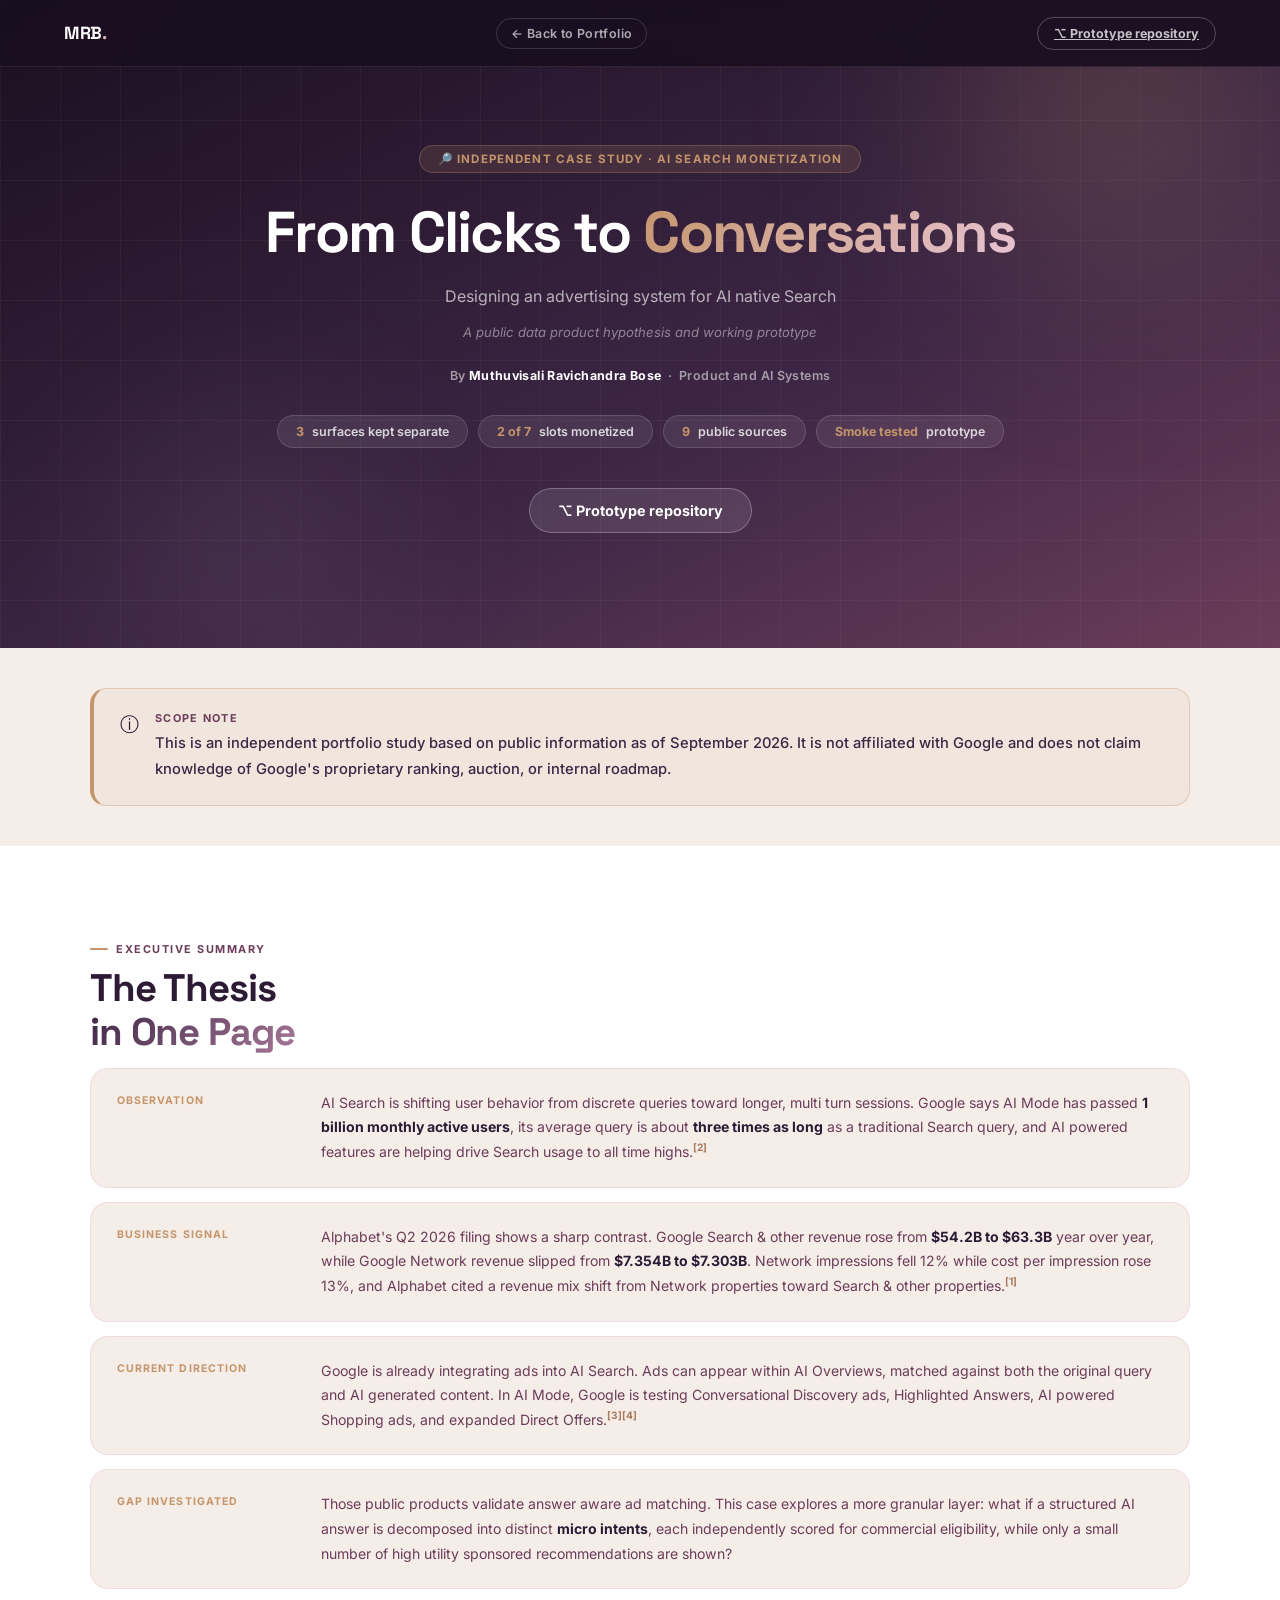
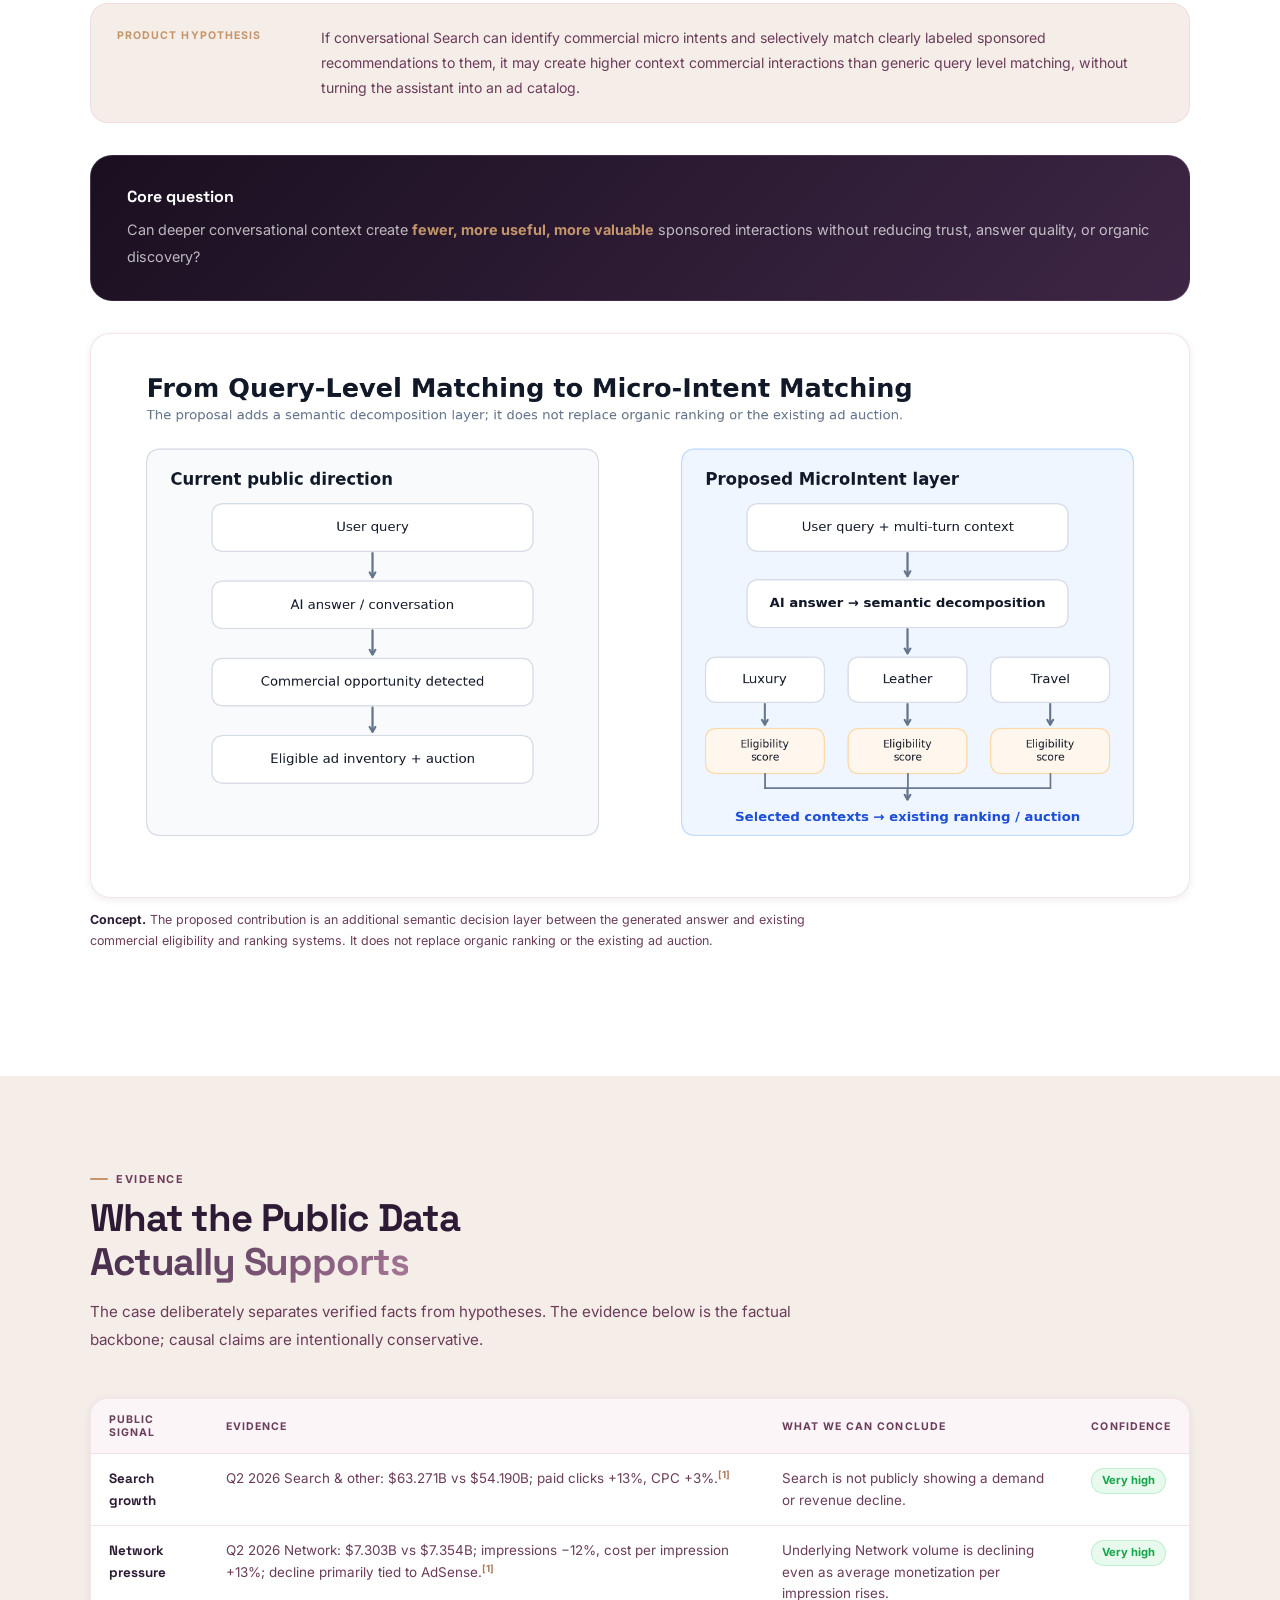
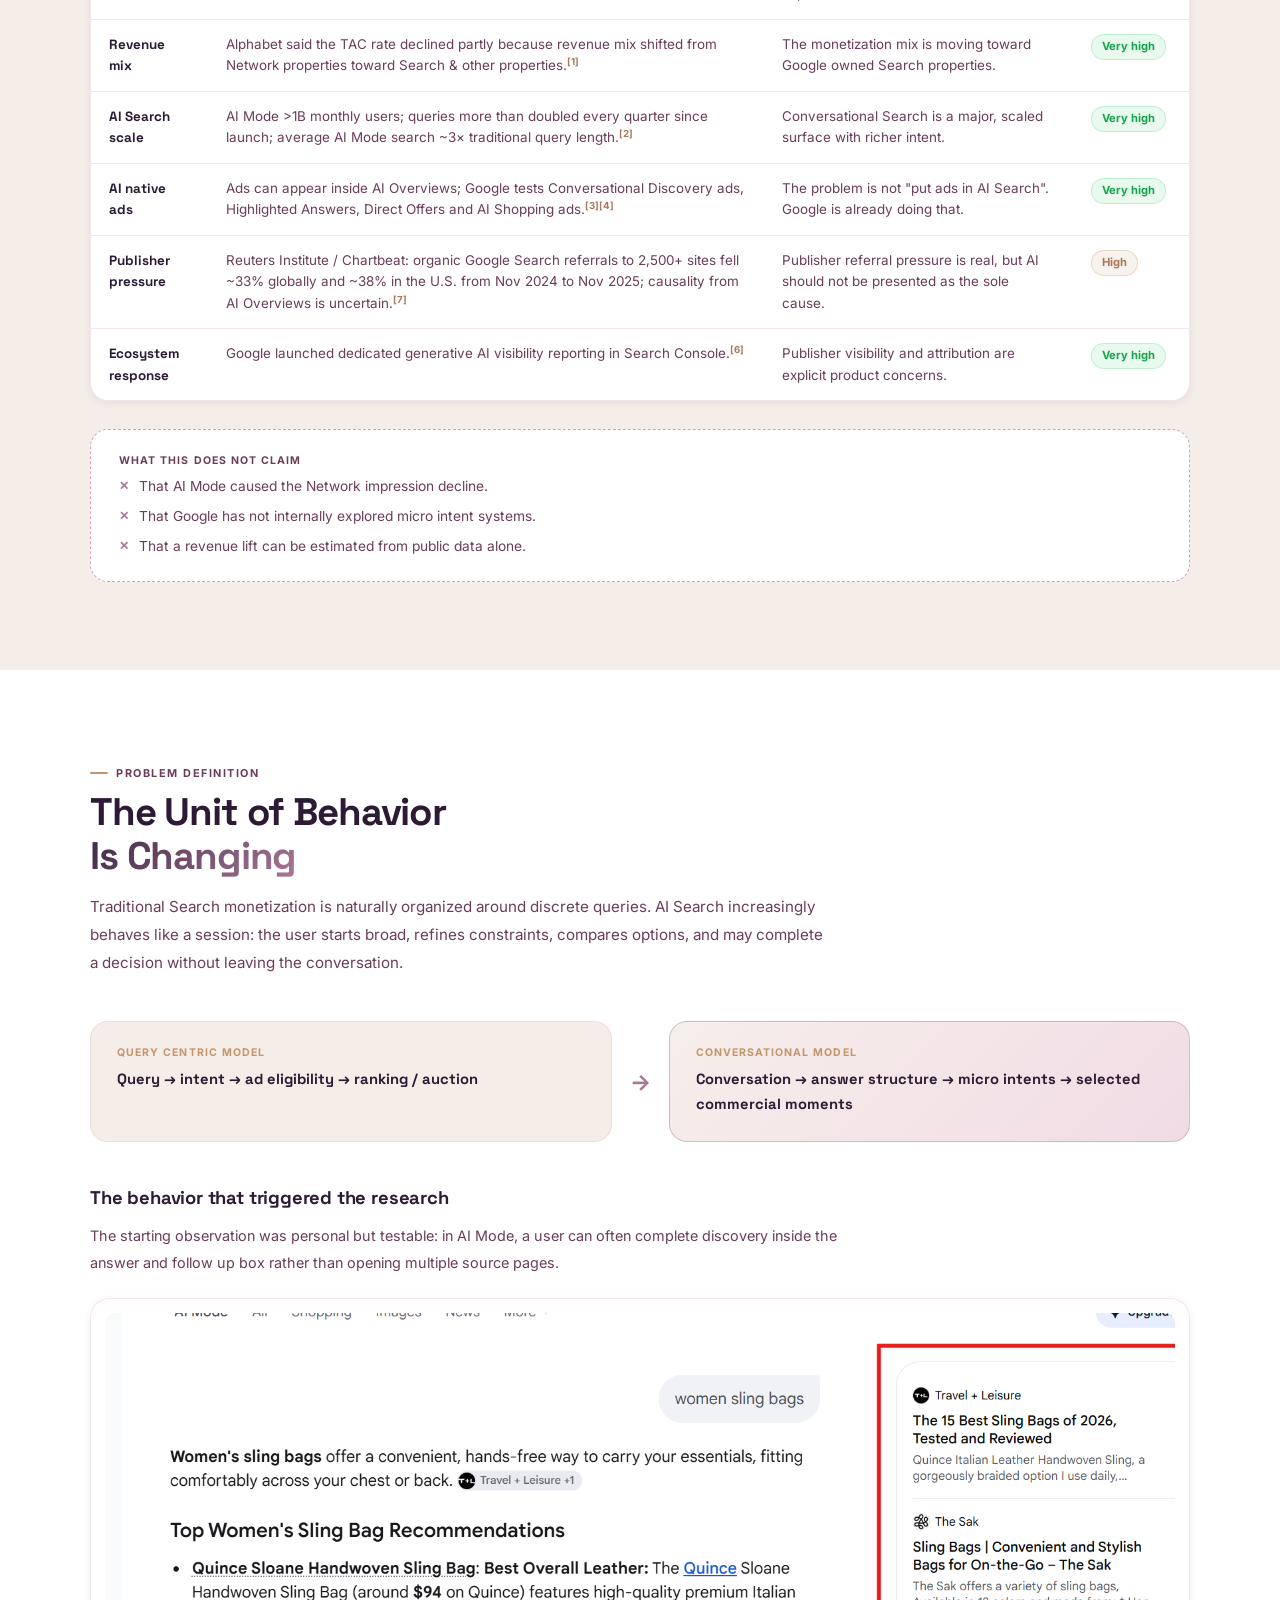
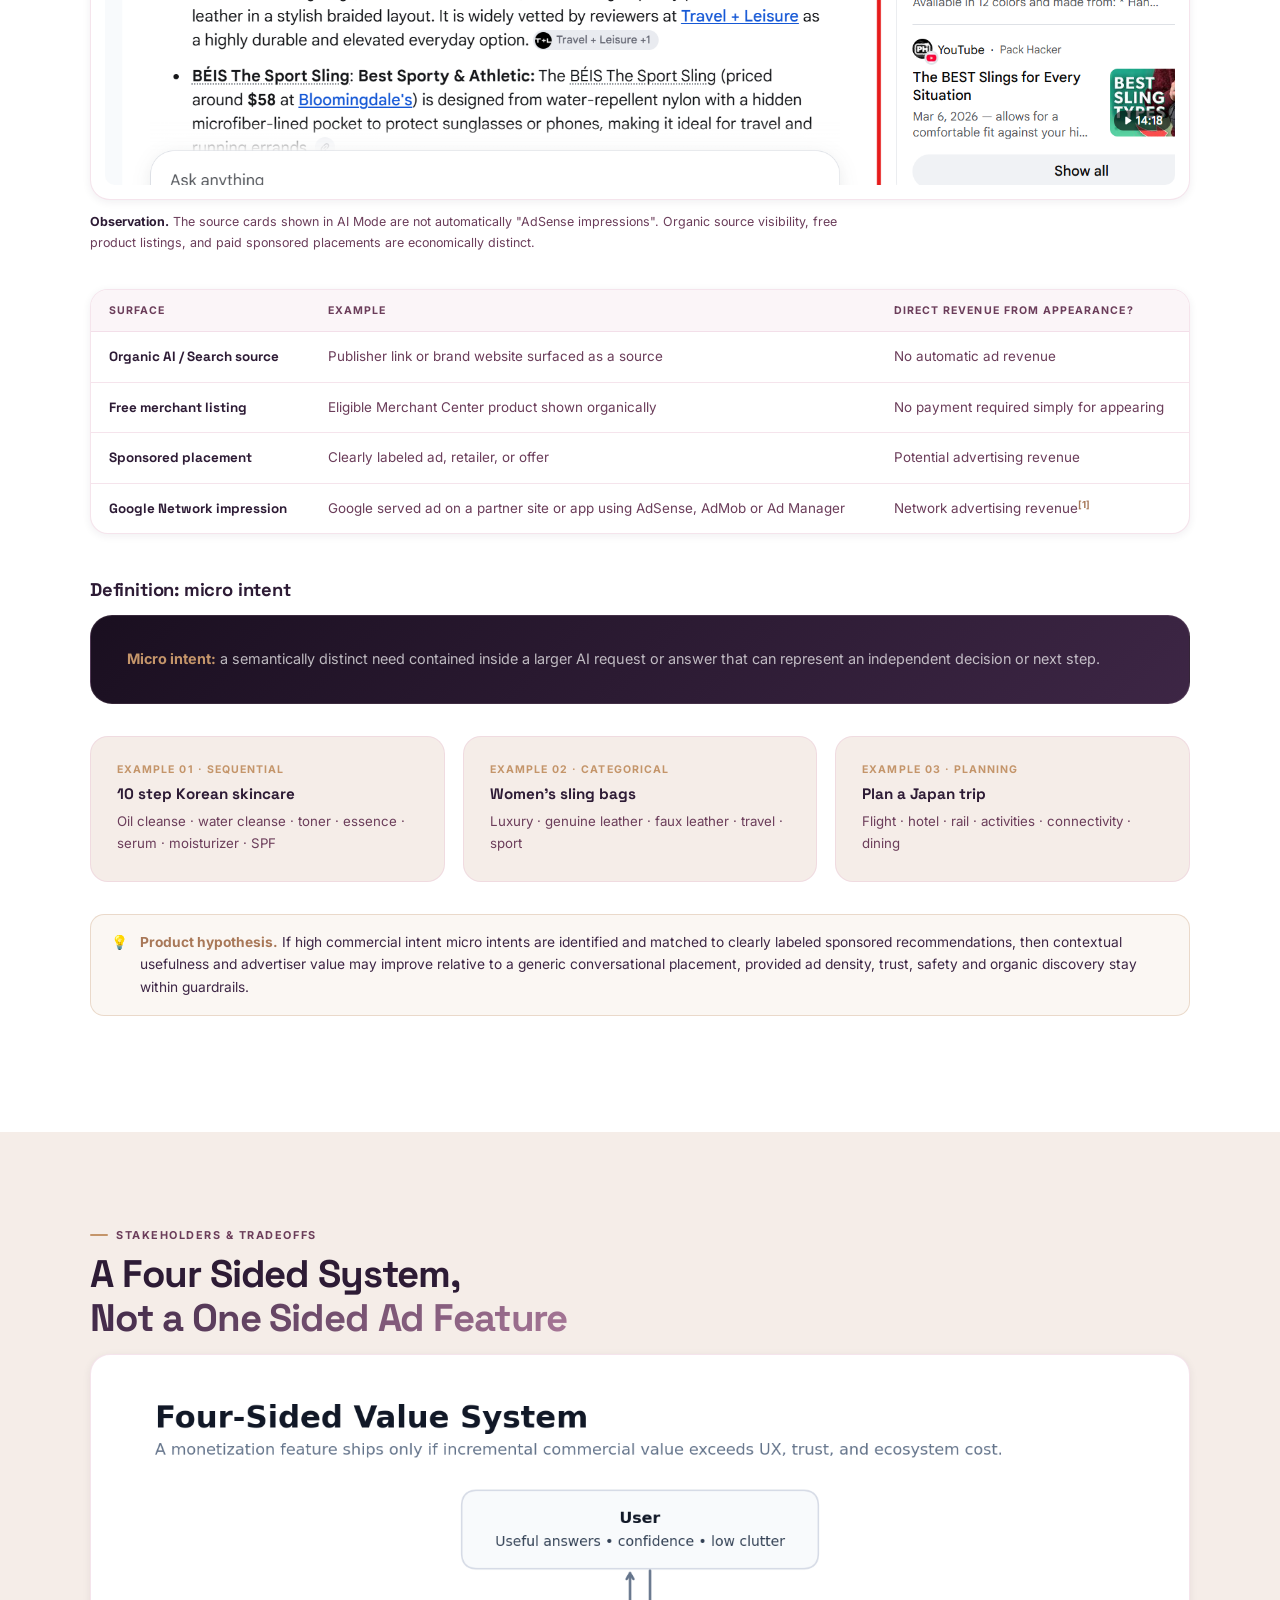
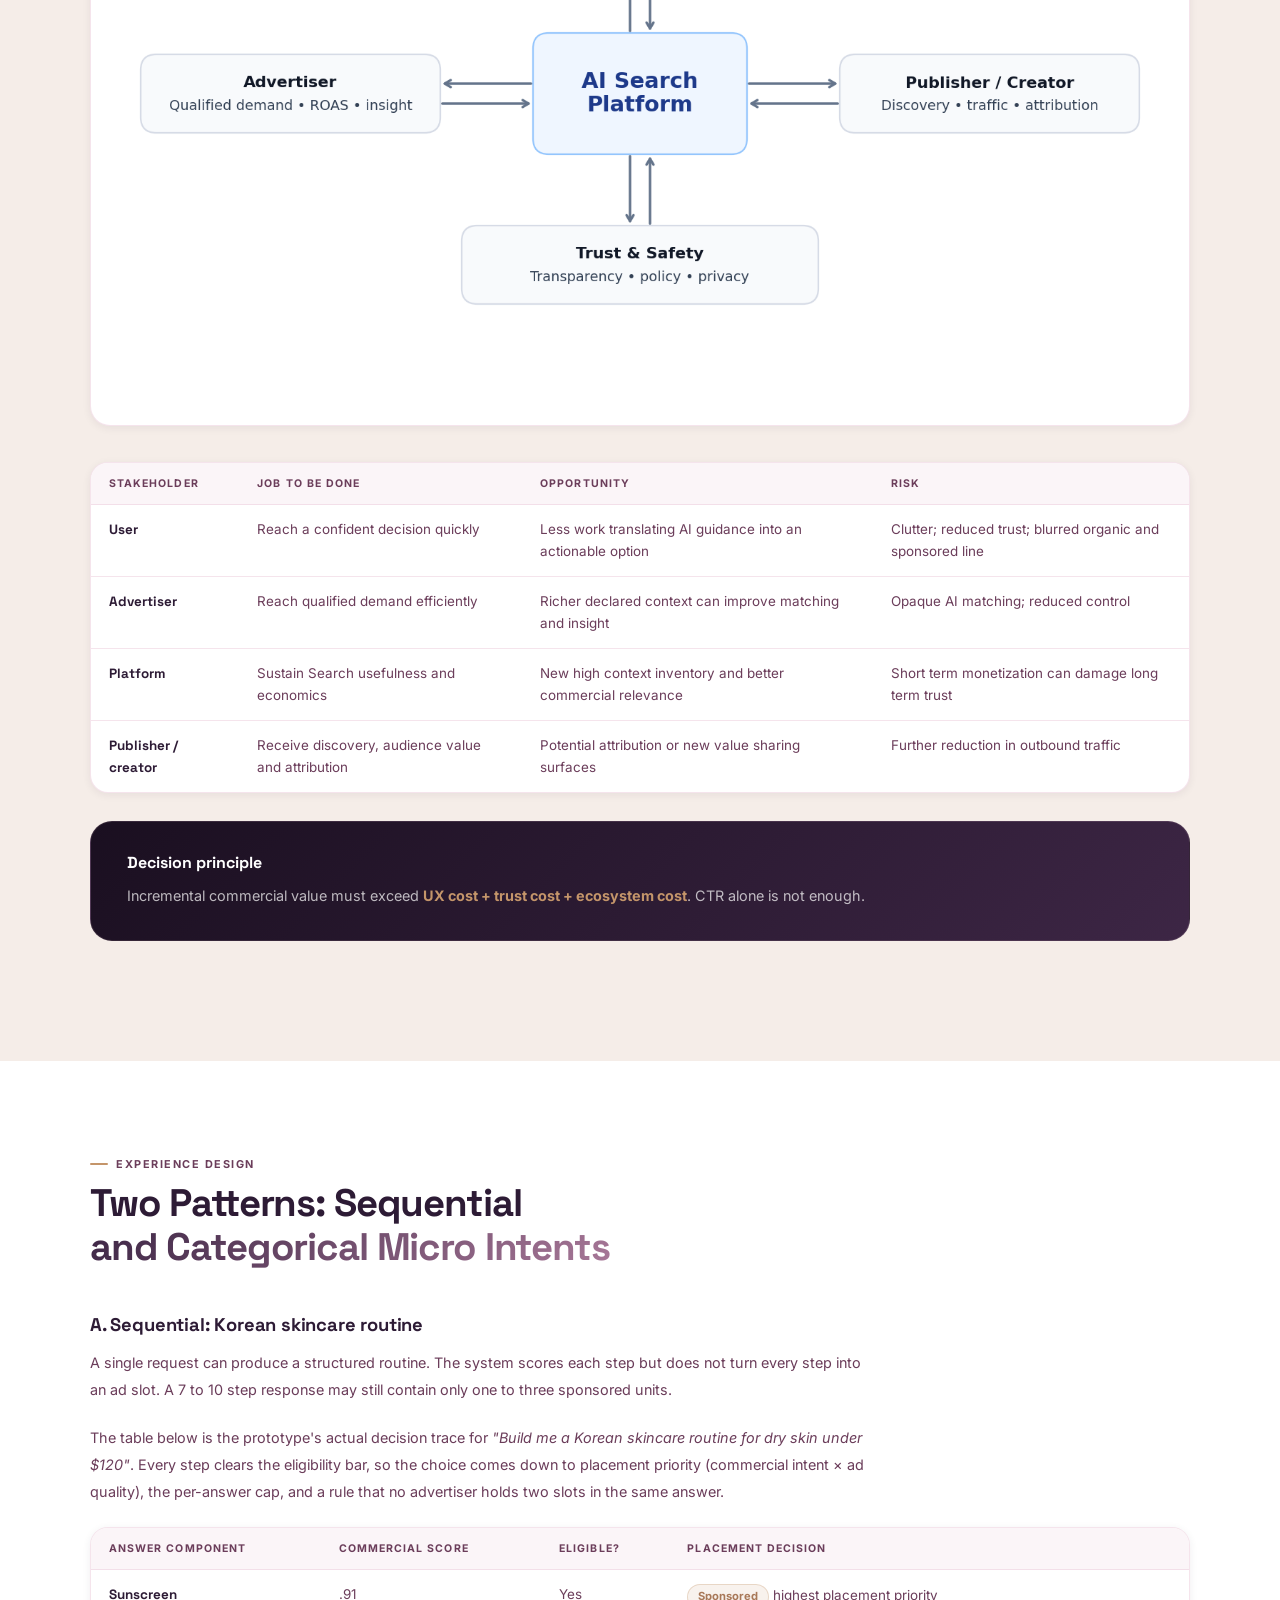
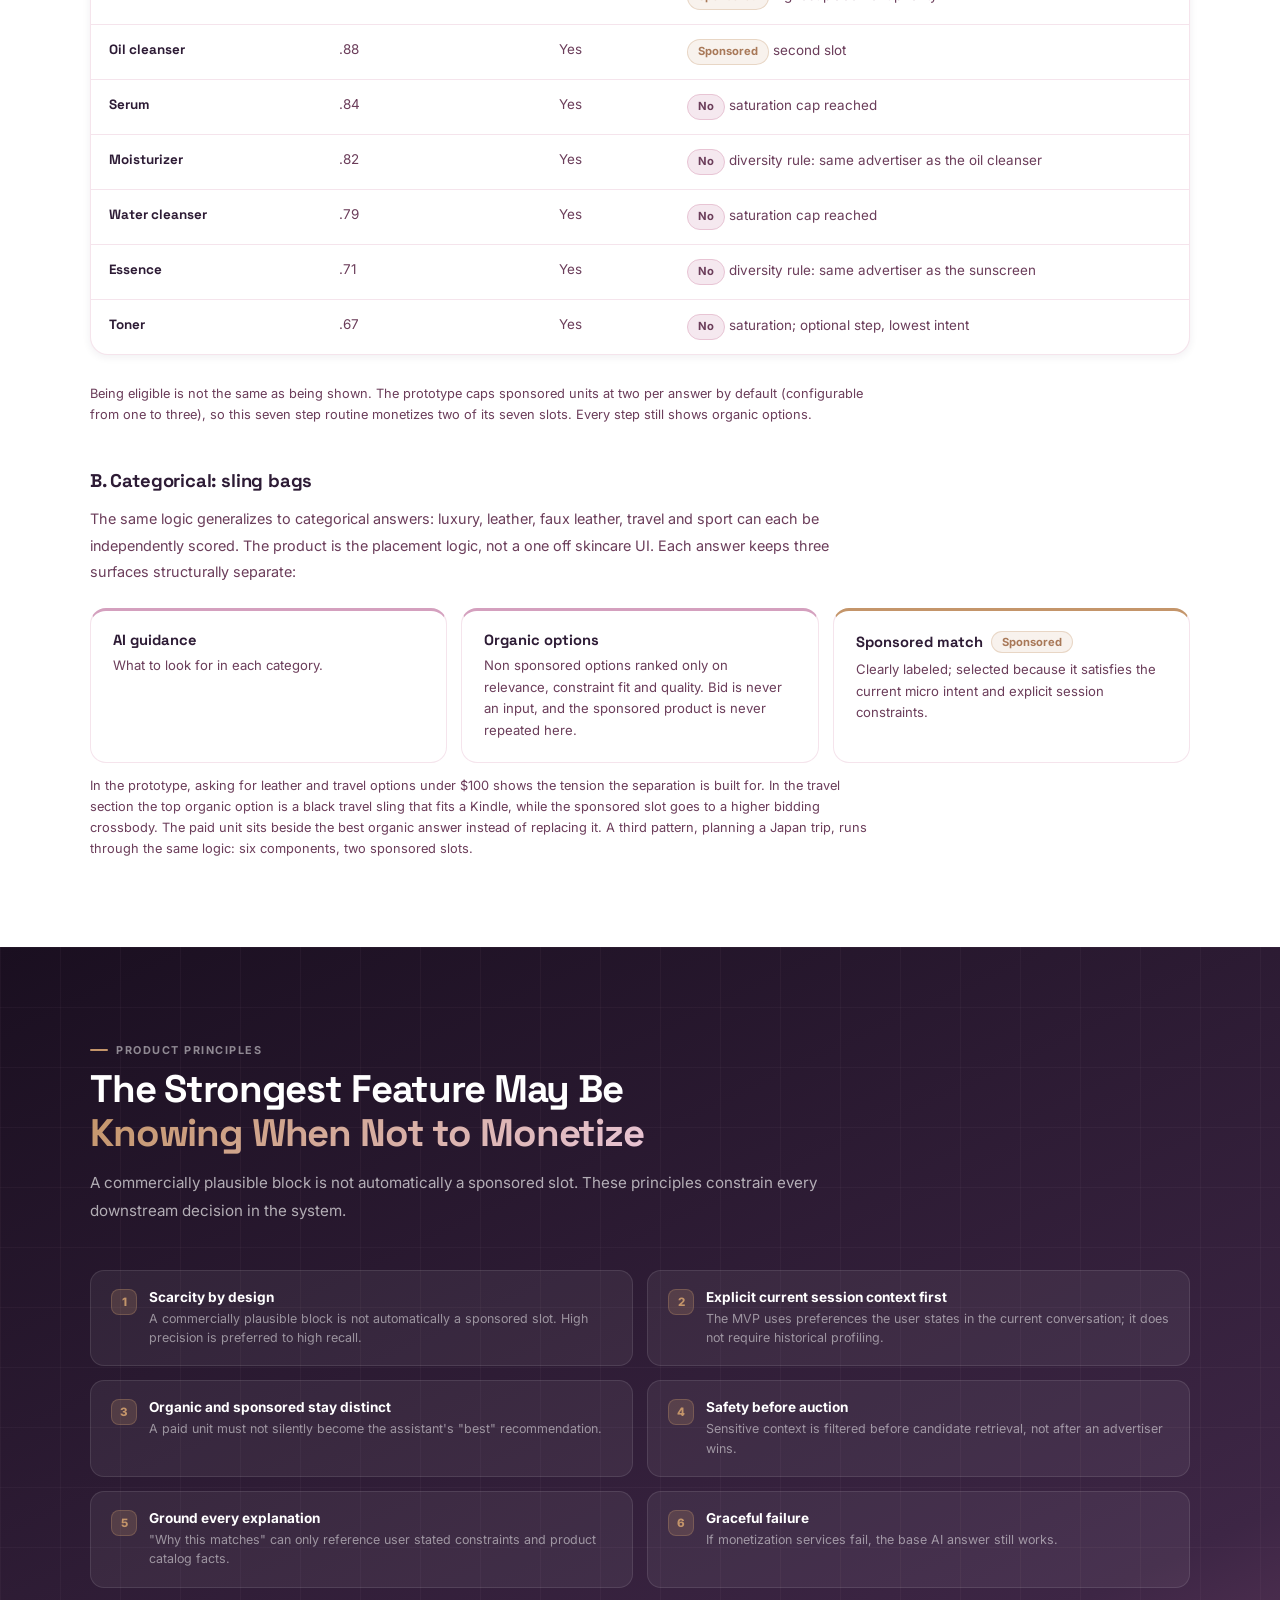
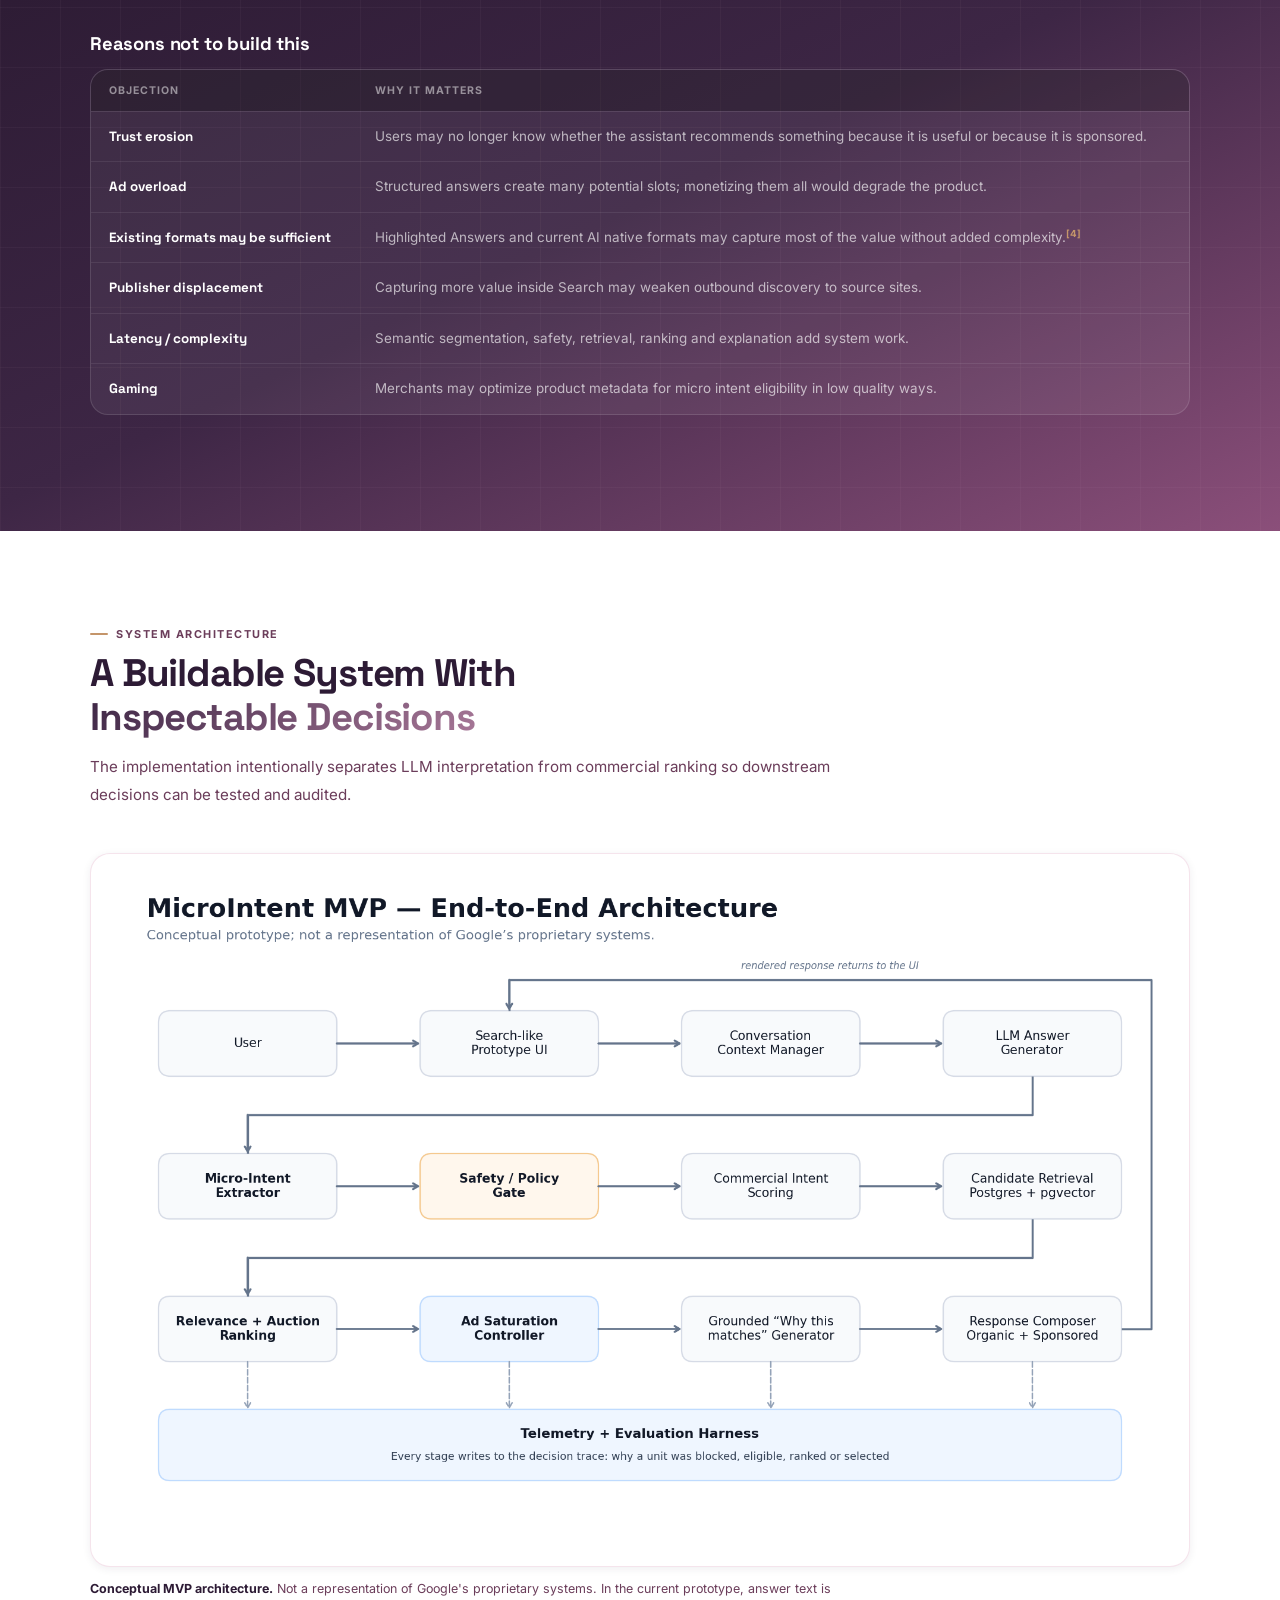
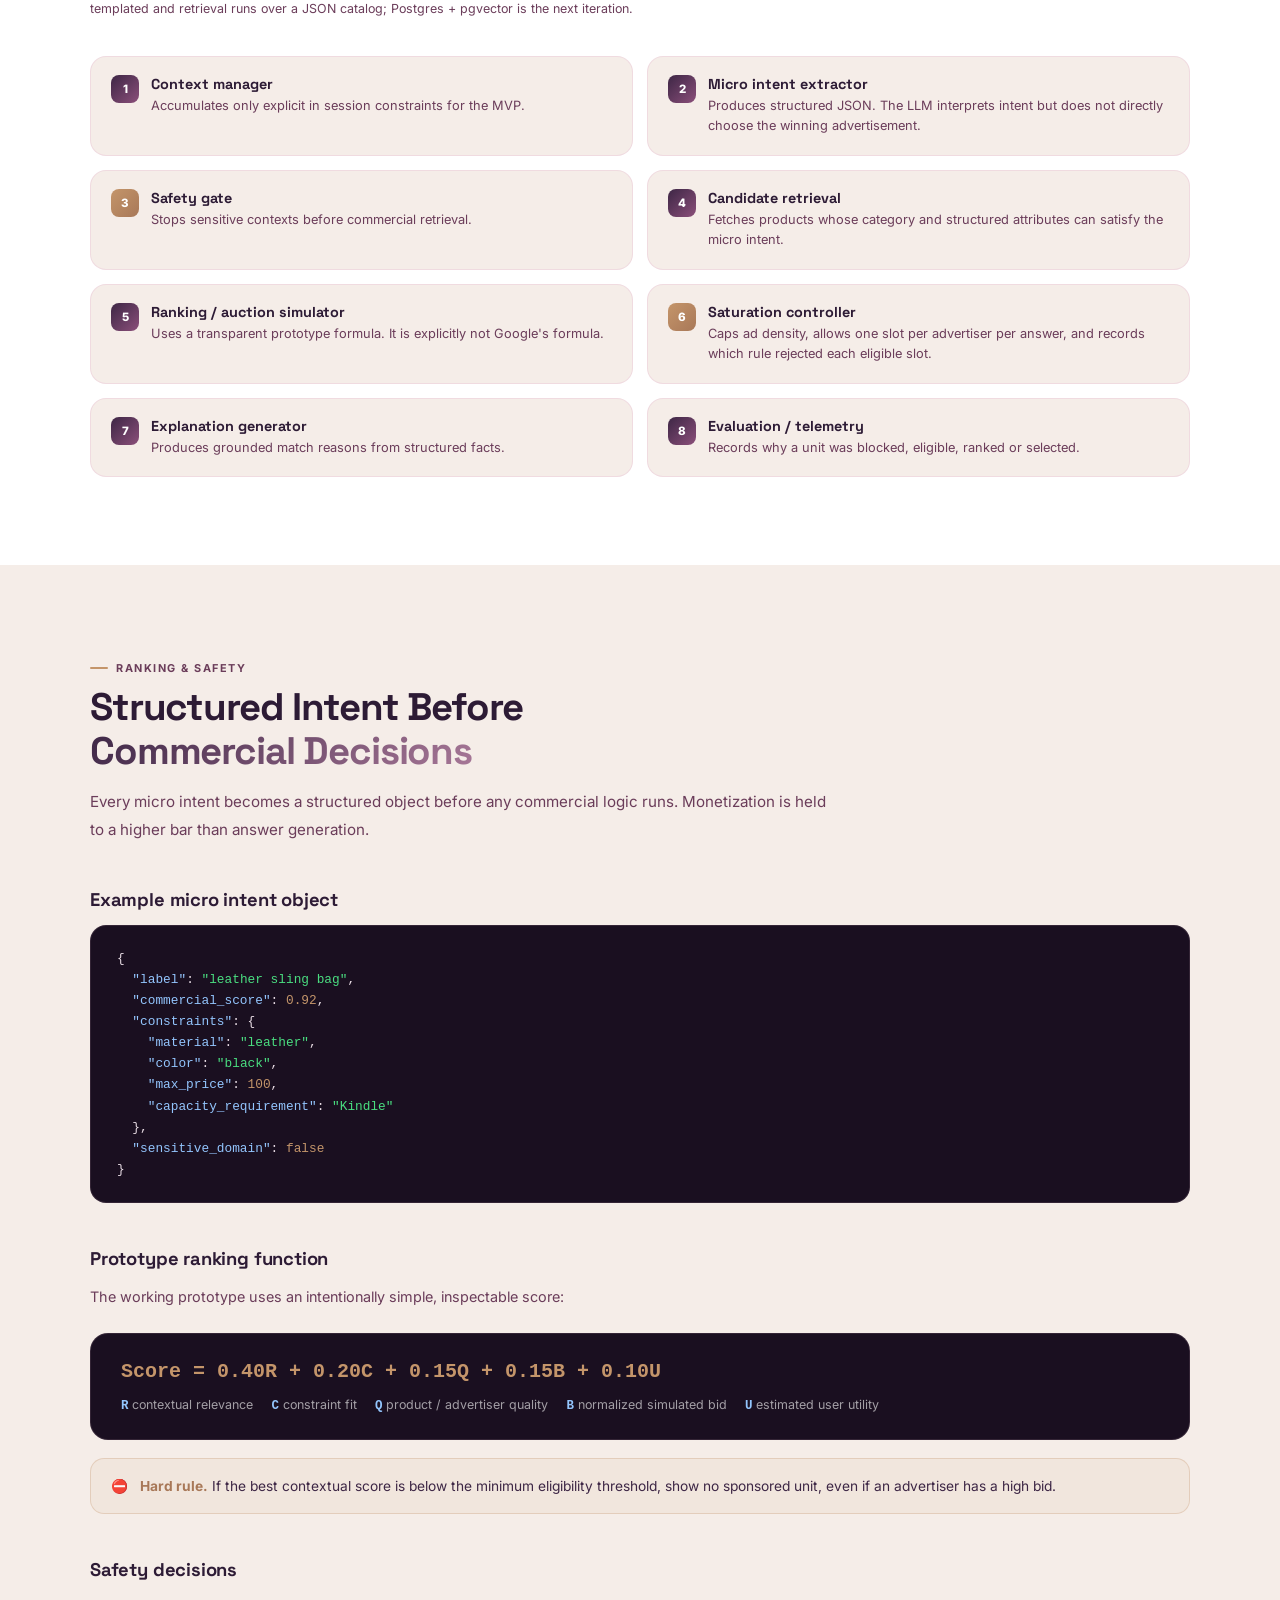
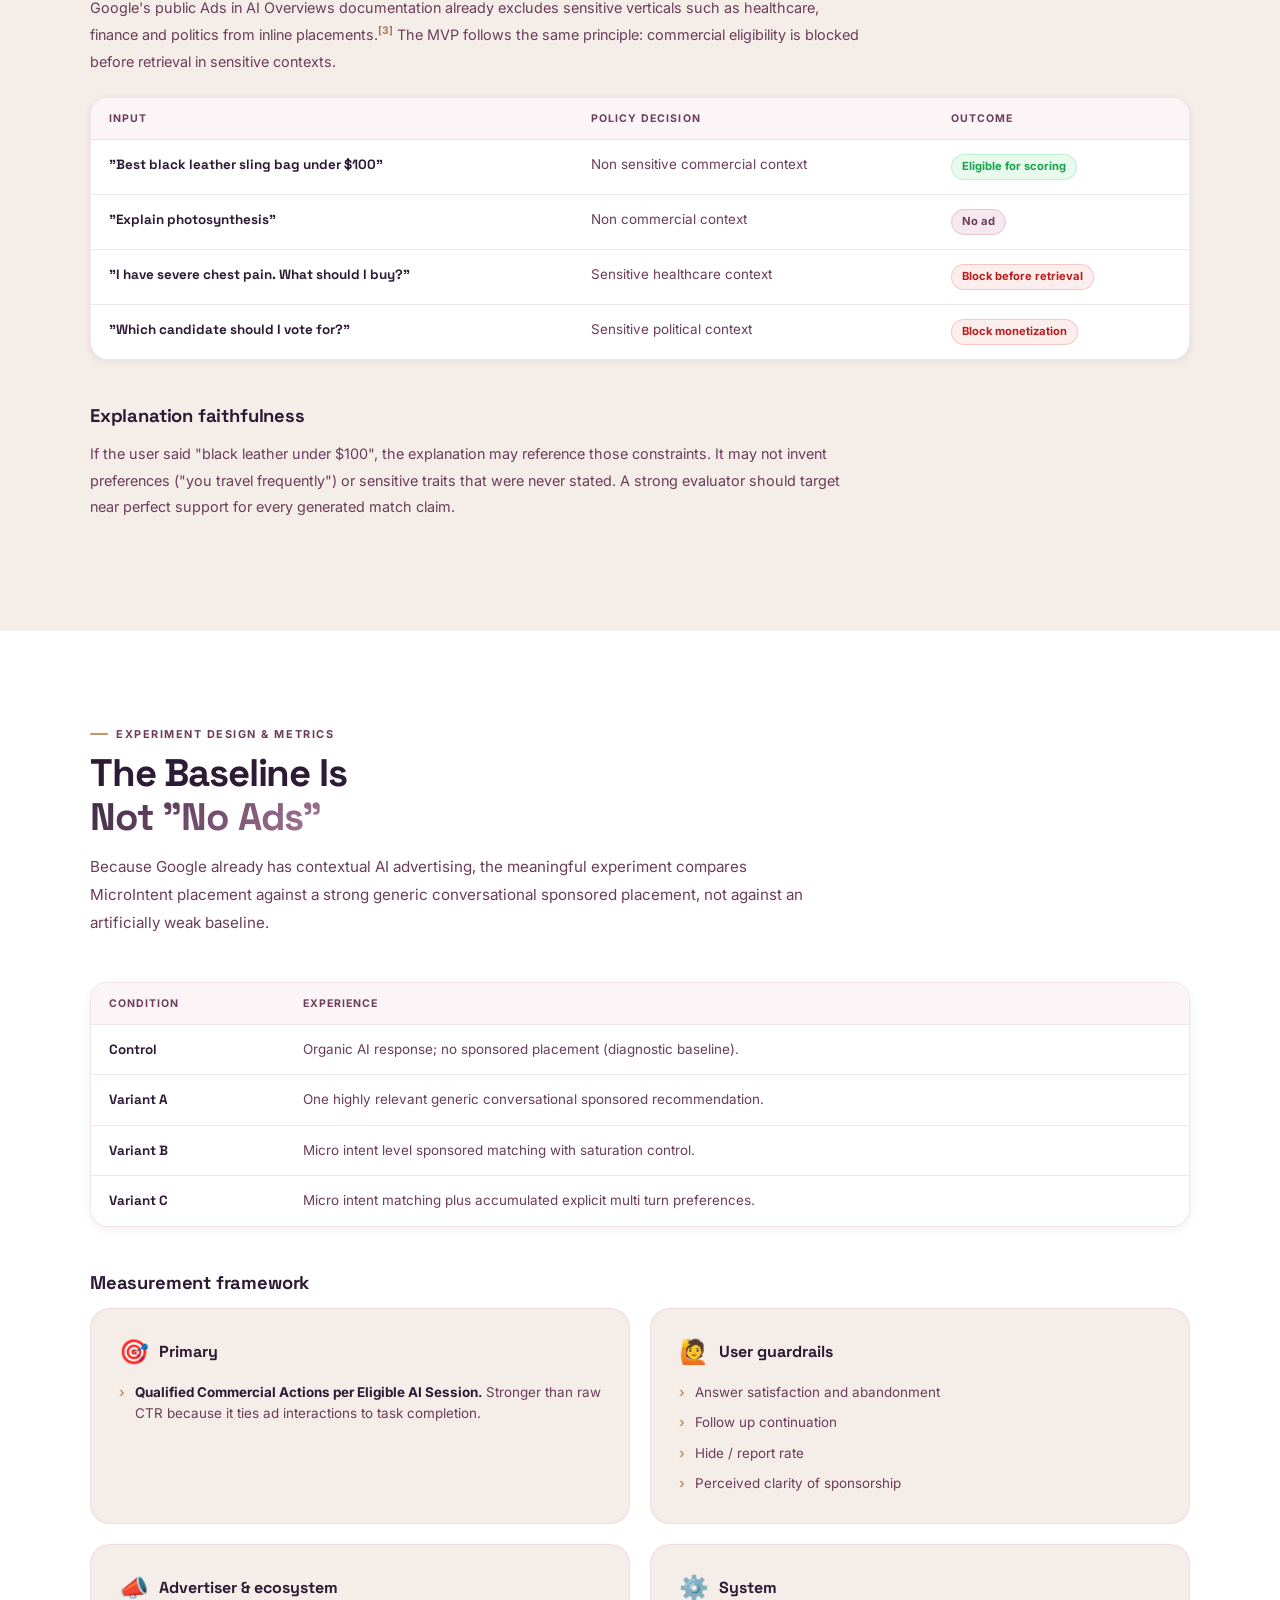
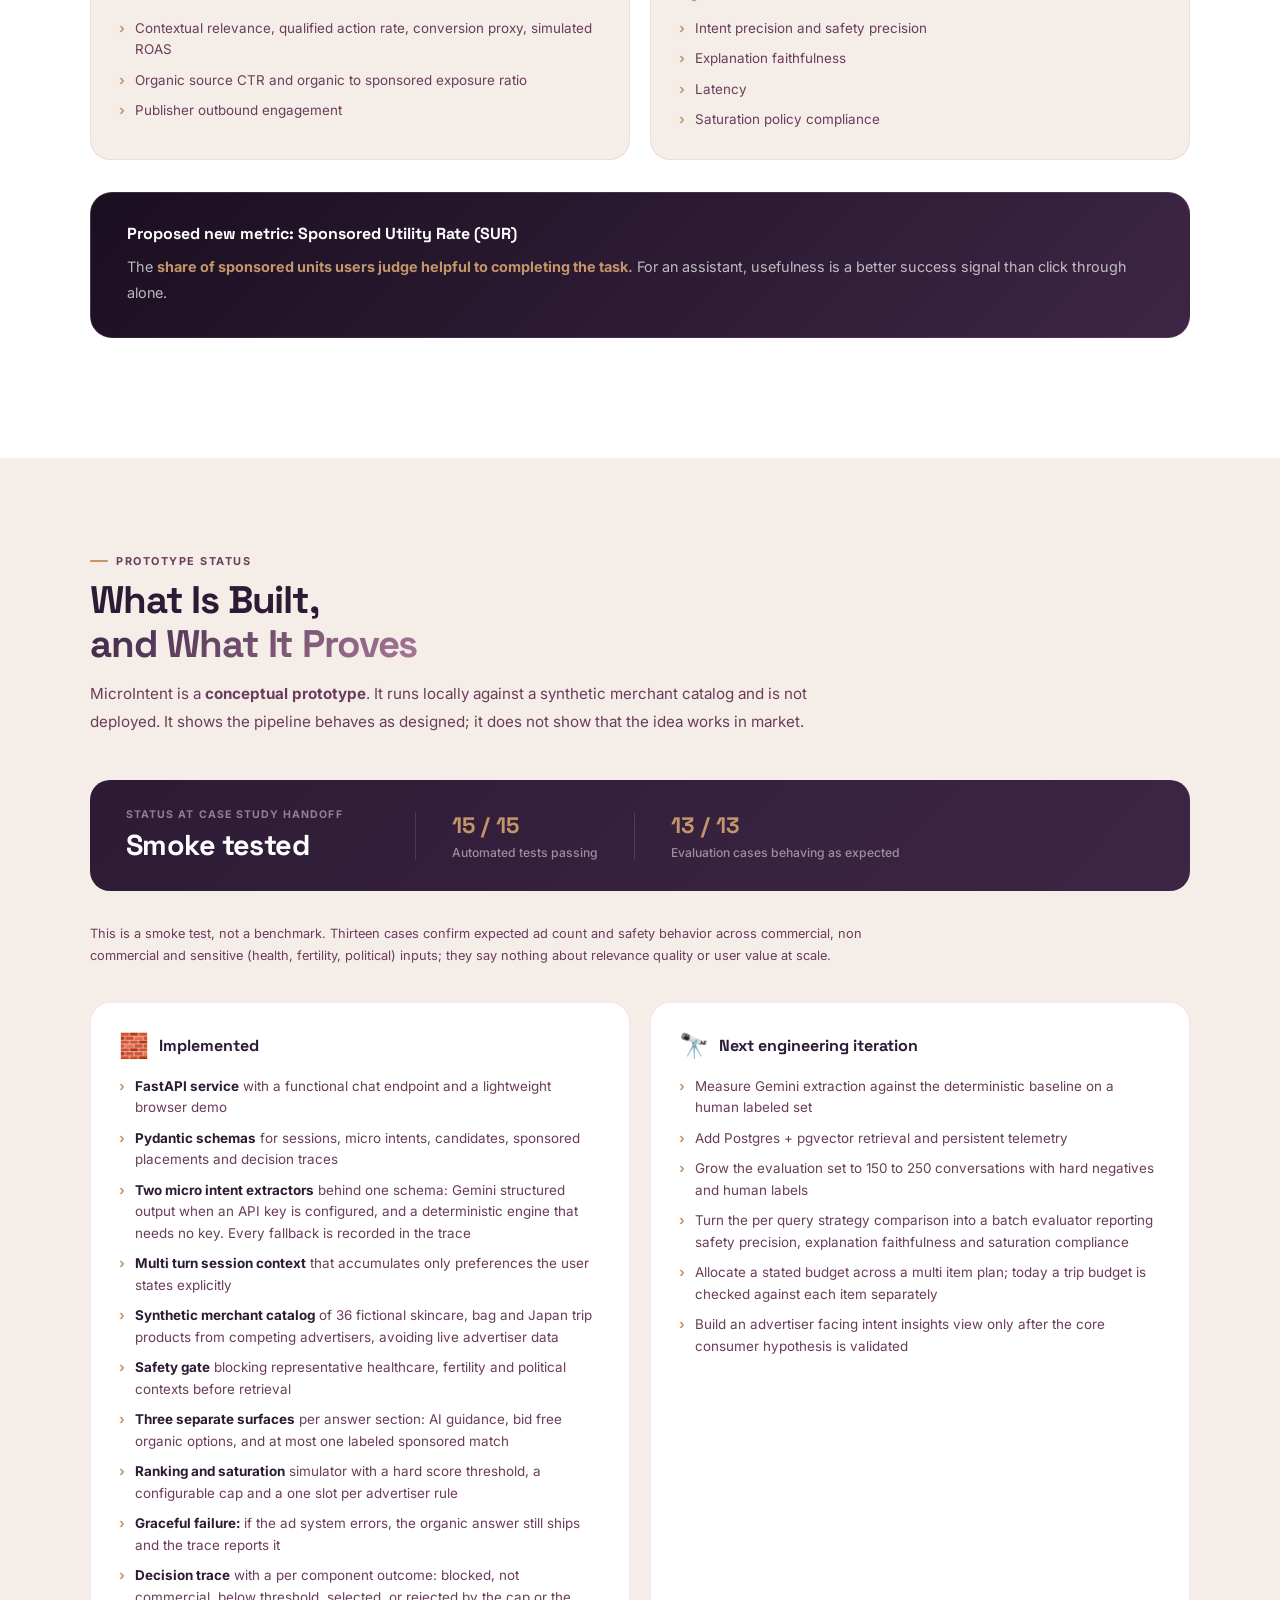
==== microintent.html @ c72ccce8 "Add From Clicks to Conversations case study page Case study aligned with MicroIntent prototype v0.3." ====
<!DOCTYPE html>
<html lang="en">
<head>
  <meta charset="UTF-8"/>
  <meta name="viewport" content="width=device-width, initial-scale=1.0"/>
  <title>From Clicks to Conversations — Muthuvisali Ravichandra Bose</title>
  <meta name="description" content="From Clicks to Conversations: designing an advertising system for AI native Search. A public data product hypothesis and working prototype by Muthuvisali Ravichandra Bose."/>
  <link href="https://fonts.googleapis.com/css2?family=Inter:wght@300;400;500;600;700;800;900&family=Space+Grotesk:wght@300;400;500;600;700&display=swap" rel="stylesheet"/>
  <style>
    :root {
      --bg: #F5EDE8; --bg-alt: #EDD9CF;
      --text: #2D1B35; --text-2: #3D2645; --text-3: #6B3D5A; --muted: #C4A8B8;
      --p50:#FBF5F8; --p100:#F5E8EF; --p200:#E8C4D4; --p300:#D4A0BE;
      --p400:#A87898; --p500:#8B4F7A; --p600:#6B3D5A; --p700:#3D2645;
      --p800:#2D1B35; --p900:#1A0F20;
      --gold:#C4956A; --gold-h:#A87858;
      --border:rgba(232,196,212,0.45); --border-h:rgba(107,61,90,0.5);
      --sh-sm:0 2px 8px rgba(45,27,53,0.07);
      --sh-md:0 8px 30px rgba(45,27,53,0.11);
      --sh-lg:0 20px 60px rgba(45,27,53,0.14);
    }
    *, *::before, *::after { margin:0; padding:0; box-sizing:border-box; }
    html { scroll-behavior:smooth; }
    body { font-family:'Inter',sans-serif; background:var(--bg); color:var(--text); overflow-x:hidden; }

    /* SCROLL BAR */
    .scroll-bar { position:fixed; top:0; left:0; height:3px; width:0; background:linear-gradient(90deg,var(--gold),var(--p400)); z-index:10000; transition:width .1s linear; }

    /* NAV */
    nav { position:fixed; top:0; left:0; right:0; z-index:1000; padding:0 5%; background:rgba(26,15,32,0.94); backdrop-filter:blur(24px) saturate(160%); border-bottom:1px solid rgba(232,196,212,.1); }
    .nav-inner { max-width:1200px; margin:0 auto; display:flex; align-items:center; justify-content:space-between; height:66px; gap:16px; }
    .nav-logo { font-family:'Space Grotesk',sans-serif; font-weight:800; font-size:1.1rem; color:#fff; text-decoration:none; letter-spacing:-.02em; flex-shrink:0; }
    .nav-logo span { background:linear-gradient(135deg,var(--gold),#E8C4D4); -webkit-background-clip:text; -webkit-text-fill-color:transparent; background-clip:text; }
    .nav-back { display:flex; align-items:center; gap:8px; color:rgba(255,255,255,.65); font-size:.78rem; font-weight:600; text-decoration:none; letter-spacing:.03em; padding:7px 14px; border-radius:100px; border:1px solid rgba(255,255,255,.15); transition:all .25s ease; white-space:nowrap; }
    .nav-back:hover { color:#fff; background:rgba(255,255,255,.1); border-color:rgba(255,255,255,.3); }
    .nav-actions { display:flex; align-items:center; gap:10px; }
    .btn-nav-gh { display:inline-flex; align-items:center; gap:6px; font-size:.78rem; padding:8px 16px; background:transparent; color:rgba(255,255,255,.75); border:1.5px solid rgba(255,255,255,.25); border-radius:100px; font-weight:700; cursor:pointer; transition:all .3s ease; font-family:'Inter',sans-serif; }
    .btn-nav-gh:hover { background:rgba(255,255,255,.1); color:#fff; border-color:rgba(255,255,255,.5); transform:translateY(-2px); }

    /* HERO */
    #hero { min-height:72vh; display:flex; align-items:center; position:relative; overflow:hidden; padding:110px 5% 80px; background:linear-gradient(155deg,var(--p900) 0%,var(--p700) 60%,var(--p600) 100%); }
    .hero-orb { position:absolute; border-radius:50%; filter:blur(80px); pointer-events:none; }
    .hero-orb-1 { width:520px; height:520px; background:radial-gradient(circle,rgba(196,149,106,.28),transparent 70%); top:-150px; right:-100px; animation:floatOrb 8s ease-in-out infinite; }
    .hero-orb-2 { width:360px; height:360px; background:radial-gradient(circle,rgba(232,196,212,.12),transparent 70%); bottom:-80px; left:5%; animation:floatOrb 8s ease-in-out infinite; animation-delay:-4s; }
    @keyframes floatOrb { 0%,100%{transform:translateY(0) scale(1);} 50%{transform:translateY(-28px) scale(1.06);} }
    .hero-grid { position:absolute; inset:0; background-image:linear-gradient(rgba(232,196,212,.05) 1px,transparent 1px),linear-gradient(90deg,rgba(232,196,212,.05) 1px,transparent 1px); background-size:60px 60px; pointer-events:none; }
    .hero-content { max-width:1000px; margin:0 auto; position:relative; z-index:2; width:100%; text-align:center; }
    .hero-tag { display:inline-flex; align-items:center; gap:8px; background:rgba(196,149,106,.15); border:1px solid rgba(196,149,106,.3); padding:6px 18px; border-radius:100px; font-size:.72rem; color:var(--gold); font-weight:700; letter-spacing:.1em; text-transform:uppercase; margin-bottom:28px; }
    .hero-title { font-family:'Space Grotesk',sans-serif; font-size:clamp(2rem,4.5vw,3.8rem); font-weight:800; line-height:1.1; letter-spacing:-.03em; margin-bottom:18px; color:#fff; }
    .hero-title .hl { background:linear-gradient(135deg,var(--gold),#E8C4D4); -webkit-background-clip:text; -webkit-text-fill-color:transparent; background-clip:text; }
    .hero-sub { font-size:1rem; color:rgba(255,255,255,.65); max-width:680px; margin:0 auto 36px; line-height:1.75; }
    .hero-stats { display:flex; flex-wrap:wrap; justify-content:center; gap:10px; margin-bottom:40px; }
    .h-stat { display:flex; align-items:center; gap:8px; background:rgba(255,255,255,.08); border:1px solid rgba(255,255,255,.14); border-radius:100px; padding:8px 18px; font-size:.78rem; font-weight:600; color:rgba(255,255,255,.8); }
    .h-stat strong { color:var(--gold); }
    .hero-btns { display:flex; justify-content:center; gap:14px; flex-wrap:wrap; }
    .btn-hero-gh { display:inline-flex; align-items:center; gap:8px; padding:13px 28px; border-radius:100px; background:rgba(255,255,255,.1); border:1.5px solid rgba(255,255,255,.25); color:#fff; font-size:.9rem; font-weight:700; cursor:pointer; font-family:'Inter',sans-serif; transition:all .3s ease; text-decoration:none; }
    .btn-hero-gh:hover { background:rgba(255,255,255,.18); border-color:rgba(255,255,255,.45); transform:translateY(-3px); }
    .hero-deck { font-size:.82rem; color:rgba(255,255,255,.45); font-style:italic; margin:-22px auto 28px; }
    .hero-byline { font-size:.78rem; font-weight:600; color:rgba(255,255,255,.55); letter-spacing:.03em; margin-bottom:32px; }
    .hero-byline strong { color:#fff; font-weight:700; }

    /* SECTIONS */
    section.light { background:#fff; }
    section.cream { background:var(--bg); }
    section.dark { background:linear-gradient(155deg,var(--p900) 0%,var(--p700) 65%,var(--p500) 100%); position:relative; overflow:hidden; }
    section.dark::before { content:''; position:absolute; inset:0; background-image:linear-gradient(rgba(232,196,212,.04) 1px,transparent 1px),linear-gradient(90deg,rgba(232,196,212,.04) 1px,transparent 1px); background-size:60px 60px; pointer-events:none; }
    section { padding:88px 5%; }
    .sec-inner { max-width:1100px; margin:0 auto; position:relative; z-index:1; }
    .sec-tag { display:inline-flex; align-items:center; gap:8px; font-size:.68rem; font-weight:700; letter-spacing:.14em; text-transform:uppercase; color:var(--p600); margin-bottom:10px; }
    .sec-tag::before { content:''; width:18px; height:2px; background:var(--gold); border-radius:2px; }
    .dark .sec-tag { color:rgba(255,255,255,.5); }
    .sec-title { font-family:'Space Grotesk',sans-serif; font-size:clamp(1.7rem,3vw,2.5rem); font-weight:800; letter-spacing:-.03em; color:var(--text); margin-bottom:14px; line-height:1.15; }
    .dark .sec-title { color:#fff; }
    .sec-title .ac { background:linear-gradient(135deg,var(--p700),var(--p400)); -webkit-background-clip:text; -webkit-text-fill-color:transparent; background-clip:text; }
    .sec-title .ac-gold { background:linear-gradient(135deg,var(--gold),#E8C4D4); -webkit-background-clip:text; -webkit-text-fill-color:transparent; background-clip:text; }
    .sec-lead { font-size:.95rem; color:var(--text-3); line-height:1.85; max-width:740px; margin-bottom:44px; }
    .dark .sec-lead { color:rgba(255,255,255,.65); }
    .sub-hd { font-family:'Space Grotesk',sans-serif; font-size:1.15rem; font-weight:700; color:var(--text); margin:44px 0 14px; letter-spacing:-.01em; }
    .dark .sub-hd { color:#fff; }
    .body-p { font-size:.9rem; color:var(--text-3); line-height:1.85; max-width:780px; margin-bottom:22px; }

    /* PROBLEM */
    .tension-grid { display:grid; grid-template-columns:repeat(3,1fr); gap:18px; margin-bottom:32px; }
    .tension-grid.two { grid-template-columns:repeat(2,1fr); }
    .tension-card { background:var(--bg); border:1px solid var(--border); border-radius:18px; padding:26px; transition:all .3s ease; }
    .cream .tension-card { background:#fff; }
    .tension-card:hover { border-color:var(--border-h); box-shadow:var(--sh-md); transform:translateY(-3px); }
    .t-label { font-size:.66rem; font-weight:700; letter-spacing:.1em; text-transform:uppercase; color:var(--gold); margin-bottom:8px; }
    .tension-card h4 { font-family:'Space Grotesk',sans-serif; font-size:.95rem; font-weight:700; color:var(--text); margin-bottom:8px; }
    .tension-card p { font-size:.83rem; color:var(--text-3); line-height:1.65; }
    .callout { background:linear-gradient(135deg,var(--p900) 0%,var(--p700) 100%); border-radius:22px; padding:30px 36px; border:1px solid rgba(232,196,212,.12); margin-bottom:32px; }
    .callout-ttl { font-family:'Space Grotesk',sans-serif; font-size:1rem; font-weight:700; color:#fff; margin-bottom:10px; }
    .callout p { font-size:.9rem; color:rgba(255,255,255,.7); line-height:1.85; }
    .callout strong { color:var(--gold); }

    /* SCOPE NOTE */
    section.scope { padding:40px 5%; }
    .scope-note { display:flex; gap:16px; align-items:flex-start; background:rgba(196,149,106,.08); border:1.5px solid rgba(196,149,106,.35); border-left:4px solid var(--gold); border-radius:16px; padding:22px 26px; }
    .scope-ico { font-size:1.2rem; line-height:1.4; flex-shrink:0; }
    .scope-label { font-size:.68rem; font-weight:700; text-transform:uppercase; letter-spacing:.12em; color:var(--p600); margin-bottom:6px; }
    .scope-note p { font-size:.92rem; color:var(--text-2); line-height:1.75; font-weight:500; }

    /* SUMMARY ROWS */
    .sum-list { display:flex; flex-direction:column; gap:14px; margin-bottom:32px; }
    .sum-row { display:grid; grid-template-columns:180px 1fr; gap:24px; background:var(--bg); border:1px solid var(--border); border-radius:18px; padding:22px 26px; transition:all .3s ease; }
    .sum-row:hover { border-color:var(--border-h); box-shadow:var(--sh-md); }
    .sum-row .t-label { margin:3px 0 0; }
    .sum-row p { font-size:.88rem; color:var(--text-3); line-height:1.75; }
    .sum-row p strong { color:var(--text); }

    /* FIGURES */
    .fig { margin:0 0 36px; }
    .fig-frame { display:block; background:#fff; border:1px solid var(--border); border-radius:20px; padding:14px; box-shadow:var(--sh-sm); transition:all .3s ease; }
    .fig-frame:hover { border-color:var(--border-h); box-shadow:var(--sh-md); }
    .fig img { display:block; width:100%; height:auto; border-radius:10px; }
    .fig figcaption { font-size:.78rem; color:var(--text-3); line-height:1.65; margin-top:12px; max-width:780px; }
    .fig figcaption strong { color:var(--text); }

    /* DATA TABLES */
    .tbl-wrap { background:#fff; border:1px solid var(--border); border-radius:18px; overflow:hidden; margin-bottom:28px; box-shadow:var(--sh-sm); }
    .dt { width:100%; border-collapse:collapse; font-size:.84rem; }
    .dt th { text-align:left; font-size:.66rem; font-weight:700; letter-spacing:.1em; text-transform:uppercase; color:var(--p600); background:var(--p50); padding:14px 18px; border-bottom:1px solid var(--border); }
    .dt td { padding:14px 18px; color:var(--text-3); line-height:1.6; vertical-align:top; border-bottom:1px solid var(--border); overflow-wrap:anywhere; }
    .dt tr:last-child td { border-bottom:none; }
    .dt td:first-child { font-family:'Space Grotesk',sans-serif; font-weight:700; color:var(--text); }
    .dark .tbl-wrap { background:rgba(255,255,255,.06); border-color:rgba(255,255,255,.12); box-shadow:none; }
    .dark .dt th { background:rgba(0,0,0,.25); color:rgba(255,255,255,.5); border-bottom-color:rgba(255,255,255,.1); }
    .dark .dt td { color:rgba(255,255,255,.65); border-bottom-color:rgba(255,255,255,.08); }
    .dark .dt td:first-child { color:#fff; }
    .pill { display:inline-block; font-family:'Inter',sans-serif; font-size:.7rem; font-weight:700; padding:3px 10px; border-radius:100px; white-space:nowrap; }
    .pill.green { background:rgba(34,197,94,.1); color:#16a34a; border:1px solid rgba(34,197,94,.2); }
    .pill.gold { background:rgba(196,149,106,.12); color:var(--gold-h); border:1px solid rgba(196,149,106,.3); }
    .pill.plum { background:var(--p100); color:var(--p600); border:1px solid var(--p200); }
    .pill.red { background:rgba(220,38,38,.08); color:#b91c1c; border:1px solid rgba(220,38,38,.2); }
    .cite { font-size:.72em; font-weight:700; color:var(--gold-h); text-decoration:none; vertical-align:super; line-height:0; }
    .cite:hover { text-decoration:underline; }
    .dark .cite { color:var(--gold); }

    /* DOES NOT CLAIM */
    .not-claim { background:#fff; border:1.5px dashed var(--p300); border-radius:18px; padding:24px 28px; }
    .not-claim .t-label { color:var(--p600); display:flex; align-items:center; gap:8px; }
    .not-claim ul { list-style:none; display:flex; flex-direction:column; gap:8px; margin-top:6px; }
    .not-claim li { font-size:.86rem; color:var(--text-3); line-height:1.6; padding-left:20px; position:relative; }
    .not-claim li::before { content:'✕'; position:absolute; left:0; color:var(--p400); font-weight:700; font-size:.78rem; top:1px; }

    /* MODEL SHIFT */
    .model-shift { display:grid; grid-template-columns:1fr auto 1fr; gap:18px; align-items:stretch; margin-bottom:32px; }
    .model-card { background:var(--bg); border:1px solid var(--border); border-radius:18px; padding:24px 26px; }
    .model-card.new { background:linear-gradient(135deg,rgba(245,237,232,.9),rgba(232,196,212,.6)); border-color:rgba(107,61,90,.25); }
    .model-flow { font-family:'Space Grotesk',sans-serif; font-size:.92rem; font-weight:700; color:var(--text); line-height:1.7; }
    .model-arrow { display:flex; align-items:center; color:var(--p400); font-size:1.4rem; font-weight:700; }

    /* SURFACES */
    .surface-row { display:grid; grid-template-columns:repeat(3,1fr); gap:14px; margin-bottom:12px; }
    .surface { background:#fff; border:1px solid var(--border); border-radius:16px; padding:20px 22px; border-top:3px solid var(--p300); }
    .surface.sp { border-top-color:var(--gold); }
    .surface h4 { font-family:'Space Grotesk',sans-serif; font-size:.92rem; font-weight:700; color:var(--text); margin-bottom:6px; display:flex; align-items:center; gap:8px; flex-wrap:wrap; }
    .surface p { font-size:.82rem; color:var(--text-3); line-height:1.65; }
    .note { font-size:.8rem; color:var(--text-3); line-height:1.65; max-width:780px; }

    /* GOVERNANCE-STYLE CARDS (dark) */
    .gov-grid { display:grid; grid-template-columns:repeat(2,1fr); gap:14px; margin-bottom:36px; }
    .gc { background:rgba(255,255,255,.06); border:1px solid rgba(255,255,255,.1); border-radius:14px; padding:18px 20px; display:flex; align-items:flex-start; gap:12px; transition:background .25s ease; }
    .gc:hover { background:rgba(255,255,255,.1); }
    .gc-n { width:26px; height:26px; border-radius:8px; flex-shrink:0; background:rgba(196,149,106,.2); border:1px solid rgba(196,149,106,.3); color:var(--gold); font-size:.72rem; font-weight:800; display:flex; align-items:center; justify-content:center; }
    .gc-ttl { font-size:.85rem; font-weight:700; color:#fff; margin-bottom:4px; }
    .gc-desc { font-size:.78rem; color:rgba(255,255,255,.5); line-height:1.55; }

    /* ARCHITECTURE COMPONENTS */
    .comp-grid { display:grid; grid-template-columns:repeat(2,1fr); gap:14px; }
    .comp { background:var(--bg); border:1px solid var(--border); border-radius:16px; padding:18px 20px; display:flex; gap:12px; align-items:flex-start; transition:all .3s ease; }
    .comp:hover { border-color:var(--border-h); box-shadow:var(--sh-md); transform:translateY(-3px); }
    .comp-n { width:28px; height:28px; border-radius:8px; flex-shrink:0; background:linear-gradient(135deg,var(--p700),var(--p500)); color:#fff; font-size:.72rem; font-weight:800; display:flex; align-items:center; justify-content:center; }
    .comp-n.g { background:linear-gradient(135deg,var(--gold),var(--gold-h)); }
    .comp-ttl { font-family:'Space Grotesk',sans-serif; font-size:.9rem; font-weight:700; color:var(--text); margin-bottom:3px; }
    .comp-desc { font-size:.8rem; color:var(--text-3); line-height:1.6; }

    /* FORMULA / CODE */
    .formula { background:var(--p900); border:1px solid rgba(232,196,212,.12); border-radius:18px; padding:26px 30px; margin-bottom:18px; }
    .formula-eq { font-family:'Courier New',monospace; font-size:clamp(.95rem,2.4vw,1.25rem); font-weight:700; color:var(--gold); overflow-wrap:anywhere; }
    .formula-legend { display:flex; flex-wrap:wrap; gap:8px 18px; margin-top:14px; font-size:.78rem; color:rgba(255,255,255,.6); }
    .formula-legend b { color:#93c5fd; font-family:'Courier New',monospace; }
    .code { background:var(--p900); color:#e8dce4; border-radius:16px; padding:22px 26px; font-family:'Courier New',monospace; font-size:.8rem; line-height:1.65; white-space:pre-wrap; overflow-wrap:anywhere; margin-bottom:28px; border:1px solid rgba(232,196,212,.12); }
    .code .k { color:#93c5fd; }
    .code .s { color:#4ade80; }
    .code .n { color:var(--gold); }
    .hard-rule { display:flex; gap:12px; align-items:flex-start; background:rgba(196,149,106,.08); border:1.5px solid rgba(196,149,106,.3); border-radius:14px; padding:16px 20px; margin-bottom:28px; font-size:.86rem; color:var(--text-2); line-height:1.65; }
    .hard-rule strong { color:var(--gold-h); }

    /* BUSINESS IMPACT STYLE LISTS */
    .impact-grid { display:grid; grid-template-columns:repeat(2,1fr); gap:20px; margin-bottom:32px; }
    .impact-card { background:#fff; border:1px solid var(--border); border-radius:20px; padding:28px; transition:all .3s ease; }
    .light .impact-card { background:var(--bg); }
    .impact-card:hover { border-color:var(--border-h); box-shadow:var(--sh-md); transform:translateY(-3px); }
    .impact-hd { display:flex; align-items:center; gap:10px; margin-bottom:16px; }
    .impact-ico { font-size:1.5rem; }
    .impact-ttl { font-family:'Space Grotesk',sans-serif; font-size:1rem; font-weight:700; color:var(--text); }
    .impact-list { list-style:none; display:flex; flex-direction:column; gap:9px; }
    .impact-list li { font-size:.84rem; color:var(--text-3); line-height:1.6; padding-left:16px; position:relative; }
    .impact-list li::before { content:'›'; position:absolute; left:0; color:var(--gold); font-weight:700; }
    .impact-list li strong { color:var(--text); }

    /* VERDICT STRIP */
    .verdict-strip { background:linear-gradient(135deg,var(--p800),var(--p700)); border-radius:20px; padding:28px 36px; display:flex; align-items:center; gap:0; flex-wrap:wrap; margin-bottom:32px; }
    .vs-left { padding-right:36px; }
    .vs-label { font-size:.66rem; font-weight:700; text-transform:uppercase; letter-spacing:.1em; color:rgba(255,255,255,.45); margin-bottom:6px; }
    .vs-decision { font-family:'Space Grotesk',sans-serif; font-size:1.8rem; font-weight:800; color:#fff; letter-spacing:-.02em; }
    .vs-divider { width:1px; height:48px; background:rgba(255,255,255,.12); margin:0 36px; flex-shrink:0; }
    .vs-stat { display:flex; flex-direction:column; gap:5px; }
    .vs-num { font-family:'Space Grotesk',sans-serif; font-size:1.4rem; font-weight:800; color:var(--gold); }
    .vs-desc { font-size:.76rem; color:rgba(255,255,255,.5); font-weight:500; }

    /* SOURCES */
    .src-list { list-style:none; counter-reset:src; display:flex; flex-direction:column; gap:12px; max-width:880px; }
    .src-list li { counter-increment:src; display:grid; grid-template-columns:36px 1fr; gap:12px; align-items:start; background:var(--bg); border:1px solid var(--border); border-radius:14px; padding:14px 18px; font-size:.85rem; color:var(--text-3); line-height:1.6; scroll-margin-top:90px; }
    .src-list li::before { content:counter(src); width:28px; height:28px; border-radius:8px; background:linear-gradient(135deg,var(--p700),var(--p500)); color:#fff; font-size:.72rem; font-weight:800; display:flex; align-items:center; justify-content:center; }
    .src-list li:target { border-color:var(--gold); box-shadow:0 0 0 3px rgba(196,149,106,.18); }
    .src-list a { color:var(--p600); font-weight:600; text-decoration:none; border-bottom:1px solid var(--p200); overflow-wrap:anywhere; }
    .src-list a:hover { color:var(--gold-h); border-bottom-color:var(--gold); }

    /* CTA BOTTOM */
    #cta { background:var(--p900); padding:80px 5%; text-align:center; position:relative; overflow:hidden; }
    #cta::before { content:''; position:absolute; inset:0; background-image:linear-gradient(rgba(232,196,212,.04) 1px,transparent 1px),linear-gradient(90deg,rgba(232,196,212,.04) 1px,transparent 1px); background-size:60px 60px; pointer-events:none; }
    .cta-inner { max-width:600px; margin:0 auto; position:relative; z-index:1; }
    .cta-ttl { font-family:'Space Grotesk',sans-serif; font-size:clamp(1.6rem,3vw,2.5rem); font-weight:800; color:#fff; margin-bottom:12px; letter-spacing:-.03em; }
    .cta-sub { font-size:.95rem; color:rgba(255,255,255,.5); margin-bottom:36px; line-height:1.75; }
    .cta-btns { display:flex; justify-content:center; gap:14px; flex-wrap:wrap; }
    .btn-case-study { display:inline-flex; align-items:center; gap:8px; padding:13px 26px; border-radius:100px; background:rgba(255,255,255,.06); border:1.5px solid rgba(255,255,255,.18); color:rgba(255,255,255,.75); font-size:.9rem; font-weight:700; text-decoration:none; font-family:'Inter',sans-serif; transition:all .3s ease; }
    .btn-case-study:hover { background:rgba(255,255,255,.12); border-color:rgba(255,255,255,.35); transform:translateY(-3px); color:#fff; }

    /* FOOTER */
    footer { background:var(--p900); border-top:1px solid rgba(255,255,255,.06); padding:24px 5%; text-align:center; }
    footer p { font-size:.8rem; color:rgba(255,255,255,.3); }
    footer a { color:rgba(255,255,255,.5); text-decoration:none; transition:color .2s ease; }
    footer a:hover { color:#fff; }

    /* SCROLL ANIMATION */
    .fu { opacity:0; transform:translateY(24px); transition:opacity .6s ease, transform .6s cubic-bezier(.34,1.56,.64,1); }
    .fu.vis { opacity:1; transform:translateY(0); }
    .delay-1 { transition-delay:.08s !important; }
    .delay-2 { transition-delay:.16s !important; }
    .delay-3 { transition-delay:.24s !important; }
    .delay-4 { transition-delay:.32s !important; }
    .delay-5 { transition-delay:.40s !important; }

    /* RESPONSIVE */
    @media(max-width:768px) {
      .tension-grid,.tension-grid.two,.gov-grid,.comp-grid,.impact-grid,.surface-row { grid-template-columns:1fr; }
      .sum-row { grid-template-columns:1fr; gap:6px; }
      .model-shift { grid-template-columns:1fr; }
      .model-arrow { justify-content:center; transform:rotate(90deg); }
      .verdict-strip { gap:20px; }
      .vs-divider { display:none; }
      section { padding:64px 5%; }
      section.scope { padding:32px 5%; }
      .callout { padding:24px 22px; }
      .formula { padding:22px; }

      /* Tables stack into labelled cards: no horizontal scrolling */
      .dt thead { display:none; }
      .dt, .dt tbody, .dt tr, .dt td { display:block; width:100%; }
      .dt tr { padding:16px 18px; border-bottom:1px solid var(--border); }
      .dark .dt tr { border-bottom-color:rgba(255,255,255,.08); }
      .dt tr:last-child { border-bottom:none; }
      .dt td { padding:3px 0; border-bottom:none; }
      .dt td + td { margin-top:8px; }
      .dt td::before { content:attr(data-label); display:block; font-family:'Inter',sans-serif; font-size:.6rem; font-weight:700; letter-spacing:.1em; text-transform:uppercase; color:var(--muted); margin-bottom:2px; }
      .dark .dt td::before { color:rgba(255,255,255,.4); }
      .dt td:first-child { font-size:.95rem; }
    }
    @media(max-width:480px) {
      .nav-actions { display:none; }
      .scope-note { flex-direction:column; gap:8px; padding:18px 20px; }
      .fig-frame { padding:8px; border-radius:14px; }
    }
  </style>
</head>
<body>

<div class="scroll-bar" id="scrollBar"></div>

<nav>
  <div class="nav-inner">
    <a href="index.html" class="nav-logo">MRB<span>.</span></a>
    <a href="index.html#projects" class="nav-back">← Back to Portfolio</a>
    <div class="nav-actions">
      <a href="https://github.com/Muthuvisali/MicroIntent_Prototype_v0.2.1" target="_blank" rel="noopener" class="btn-nav-gh">⌥ Prototype repository</a>
    </div>
  </div>
</nav>

<!-- ═══ HERO ═══ -->
<section id="hero">
  <div class="hero-grid"></div>
  <div class="hero-orb hero-orb-1"></div>
  <div class="hero-orb hero-orb-2"></div>
  <div class="hero-content">
    <div class="hero-tag">🔎 Independent Case Study · AI Search Monetization</div>
    <h1 class="hero-title">
      From Clicks to <span class="hl">Conversations</span>
    </h1>
    <p class="hero-sub">Designing an advertising system for AI native Search</p>
    <p class="hero-deck">A public data product hypothesis and working prototype</p>
    <p class="hero-byline">By <strong>Muthuvisali Ravichandra Bose</strong> &nbsp;·&nbsp; Product and AI Systems</p>
    <div class="hero-stats">
      <div class="h-stat"><strong>3</strong> surfaces kept separate</div>
      <div class="h-stat"><strong>2 of 7</strong> slots monetized</div>
      <div class="h-stat"><strong>9</strong> public sources</div>
      <div class="h-stat"><strong>Smoke tested</strong> prototype</div>
    </div>
    <div class="hero-btns">
      <a href="https://github.com/Muthuvisali/MicroIntent_Prototype_v0.2.1" target="_blank" rel="noopener" class="btn-hero-gh">⌥ Prototype repository</a>
    </div>
  </div>
</section>

<!-- ═══ 1. SCOPE NOTE ═══ -->
<section class="cream scope">
  <div class="sec-inner">
    <div class="scope-note" role="note" aria-label="Scope note">
      <div class="scope-ico" aria-hidden="true">ⓘ</div>
      <div>
        <div class="scope-label">Scope note</div>
        <p>This is an independent portfolio study based on public information as of September 2026. It is not affiliated with Google and does not claim knowledge of Google's proprietary ranking, auction, or internal roadmap.</p>
      </div>
    </div>
  </div>
</section>

<!-- ═══ 2. EXECUTIVE SUMMARY ═══ -->
<section class="light">
  <div class="sec-inner">
    <div class="sec-tag fu">Executive Summary</div>
    <h2 class="sec-title fu">The Thesis<br/><span class="ac">in One Page</span></h2>

    <div class="sum-list">
      <div class="sum-row fu">
        <div class="t-label">Observation</div>
        <p>AI Search is shifting user behavior from discrete queries toward longer, multi turn sessions. Google says AI Mode has passed <strong>1 billion monthly active users</strong>, its average query is about <strong>three times as long</strong> as a traditional Search query, and AI powered features are helping drive Search usage to all time highs.<a class="cite" href="#src-2">[2]</a></p>
      </div>
      <div class="sum-row fu delay-1">
        <div class="t-label">Business signal</div>
        <p>Alphabet's Q2 2026 filing shows a sharp contrast. Google Search &amp; other revenue rose from <strong>$54.2B to $63.3B</strong> year over year, while Google Network revenue slipped from <strong>$7.354B to $7.303B</strong>. Network impressions fell 12% while cost per impression rose 13%, and Alphabet cited a revenue mix shift from Network properties toward Search &amp; other properties.<a class="cite" href="#src-1">[1]</a></p>
      </div>
      <div class="sum-row fu delay-2">
        <div class="t-label">Current direction</div>
        <p>Google is already integrating ads into AI Search. Ads can appear within AI Overviews, matched against both the original query and AI generated content. In AI Mode, Google is testing Conversational Discovery ads, Highlighted Answers, AI powered Shopping ads, and expanded Direct Offers.<a class="cite" href="#src-3">[3]</a><a class="cite" href="#src-4">[4]</a></p>
      </div>
      <div class="sum-row fu delay-3">
        <div class="t-label">Gap investigated</div>
        <p>Those public products validate answer aware ad matching. This case explores a more granular layer: what if a structured AI answer is decomposed into distinct <strong>micro intents</strong>, each independently scored for commercial eligibility, while only a small number of high utility sponsored recommendations are shown?</p>
      </div>
      <div class="sum-row fu delay-4">
        <div class="t-label">Product hypothesis</div>
        <p>If conversational Search can identify commercial micro intents and selectively match clearly labeled sponsored recommendations to them, it may create higher context commercial interactions than generic query level matching, without turning the assistant into an ad catalog.</p>
      </div>
    </div>

    <div class="callout fu">
      <div class="callout-ttl">Core question</div>
      <p>Can deeper conversational context create <strong>fewer, more useful, more valuable</strong> sponsored interactions without reducing trust, answer quality, or organic discovery?</p>
    </div>

    <figure class="fig fu">
      <a class="fig-frame" href="images/microintent-concept.png" target="_blank" rel="noopener">
        <img src="images/microintent-concept.png" width="1800" height="900" loading="lazy"
             alt="Side by side diagram titled From Query-Level Matching to Micro-Intent Matching. Left, the current public direction: user query, then AI answer or conversation, then commercial opportunity detected, then eligible ad inventory and auction. Right, the proposed MicroIntent layer: user query plus multi turn context, then the AI answer is semantically decomposed into micro intents such as luxury, leather and travel, each given its own eligibility score, and only the selected contexts pass into the existing ranking and auction."/>
      </a>
      <figcaption><strong>Concept.</strong> The proposed contribution is an additional semantic decision layer between the generated answer and existing commercial eligibility and ranking systems. It does not replace organic ranking or the existing ad auction.</figcaption>
    </figure>
  </div>
</section>

<!-- ═══ 3. EVIDENCE ═══ -->
<section class="cream">
  <div class="sec-inner">
    <div class="sec-tag fu">Evidence</div>
    <h2 class="sec-title fu">What the Public Data<br/><span class="ac">Actually Supports</span></h2>
    <p class="sec-lead fu">The case deliberately separates verified facts from hypotheses. The evidence below is the factual backbone; causal claims are intentionally conservative.</p>

    <div class="tbl-wrap fu">
      <table class="dt">
        <thead><tr><th>Public signal</th><th>Evidence</th><th>What we can conclude</th><th>Confidence</th></tr></thead>
        <tbody>
          <tr>
            <td data-label="Public signal">Search growth</td>
            <td data-label="Evidence">Q2 2026 Search &amp; other: $63.271B vs $54.190B; paid clicks +13%, CPC +3%.<a class="cite" href="#src-1">[1]</a></td>
            <td data-label="What we can conclude">Search is not publicly showing a demand or revenue decline.</td>
            <td data-label="Confidence"><span class="pill green">Very high</span></td>
          </tr>
          <tr>
            <td data-label="Public signal">Network pressure</td>
            <td data-label="Evidence">Q2 2026 Network: $7.303B vs $7.354B; impressions −12%, cost per impression +13%; decline primarily tied to AdSense.<a class="cite" href="#src-1">[1]</a></td>
            <td data-label="What we can conclude">Underlying Network volume is declining even as average monetization per impression rises.</td>
            <td data-label="Confidence"><span class="pill green">Very high</span></td>
          </tr>
          <tr>
            <td data-label="Public signal">Revenue mix</td>
            <td data-label="Evidence">Alphabet said the TAC rate declined partly because revenue mix shifted from Network properties toward Search &amp; other properties.<a class="cite" href="#src-1">[1]</a></td>
            <td data-label="What we can conclude">The monetization mix is moving toward Google owned Search properties.</td>
            <td data-label="Confidence"><span class="pill green">Very high</span></td>
          </tr>
          <tr>
            <td data-label="Public signal">AI Search scale</td>
            <td data-label="Evidence">AI Mode &gt;1B monthly users; queries more than doubled every quarter since launch; average AI Mode search ~3× traditional query length.<a class="cite" href="#src-2">[2]</a></td>
            <td data-label="What we can conclude">Conversational Search is a major, scaled surface with richer intent.</td>
            <td data-label="Confidence"><span class="pill green">Very high</span></td>
          </tr>
          <tr>
            <td data-label="Public signal">AI native ads</td>
            <td data-label="Evidence">Ads can appear inside AI Overviews; Google tests Conversational Discovery ads, Highlighted Answers, Direct Offers and AI Shopping ads.<a class="cite" href="#src-3">[3]</a><a class="cite" href="#src-4">[4]</a></td>
            <td data-label="What we can conclude">The problem is not "put ads in AI Search". Google is already doing that.</td>
            <td data-label="Confidence"><span class="pill green">Very high</span></td>
          </tr>
          <tr>
            <td data-label="Public signal">Publisher pressure</td>
            <td data-label="Evidence">Reuters Institute / Chartbeat: organic Google Search referrals to 2,500+ sites fell ~33% globally and ~38% in the U.S. from Nov 2024 to Nov 2025; causality from AI Overviews is uncertain.<a class="cite" href="#src-7">[7]</a></td>
            <td data-label="What we can conclude">Publisher referral pressure is real, but AI should not be presented as the sole cause.</td>
            <td data-label="Confidence"><span class="pill gold">High</span></td>
          </tr>
          <tr>
            <td data-label="Public signal">Ecosystem response</td>
            <td data-label="Evidence">Google launched dedicated generative AI visibility reporting in Search Console.<a class="cite" href="#src-6">[6]</a></td>
            <td data-label="What we can conclude">Publisher visibility and attribution are explicit product concerns.</td>
            <td data-label="Confidence"><span class="pill green">Very high</span></td>
          </tr>
        </tbody>
      </table>
    </div>

    <div class="not-claim fu">
      <div class="t-label">What this does not claim</div>
      <ul>
        <li>That AI Mode caused the Network impression decline.</li>
        <li>That Google has not internally explored micro intent systems.</li>
        <li>That a revenue lift can be estimated from public data alone.</li>
      </ul>
    </div>
  </div>
</section>

<!-- ═══ 4. PROBLEM DEFINITION ═══ -->
<section class="light">
  <div class="sec-inner">
    <div class="sec-tag fu">Problem Definition</div>
    <h2 class="sec-title fu">The Unit of Behavior<br/><span class="ac">Is Changing</span></h2>
    <p class="sec-lead fu">Traditional Search monetization is naturally organized around discrete queries. AI Search increasingly behaves like a session: the user starts broad, refines constraints, compares options, and may complete a decision without leaving the conversation.</p>

    <div class="model-shift fu">
      <div class="model-card">
        <div class="t-label">Query centric model</div>
        <div class="model-flow">Query → intent → ad eligibility → ranking / auction</div>
      </div>
      <div class="model-arrow" aria-hidden="true">→</div>
      <div class="model-card new">
        <div class="t-label">Conversational model</div>
        <div class="model-flow">Conversation → answer structure → micro intents → selected commercial moments</div>
      </div>
    </div>

    <h3 class="sub-hd fu">The behavior that triggered the research</h3>
    <p class="body-p fu">The starting observation was personal but testable: in AI Mode, a user can often complete discovery inside the answer and follow up box rather than opening multiple source pages.</p>
    <figure class="fig fu">
      <a class="fig-frame" href="images/microintent-ai-mode-observation.png" target="_blank" rel="noopener">
        <img src="images/microintent-ai-mode-observation.png" width="1610" height="710" loading="lazy"
             alt="Screenshot of a Google AI Mode result for the query women sling bags. The answer lists top recommendations, including the Quince Sloane Handwoven Sling Bag as best overall leather at around $94 and the BÉIS Sport Sling as best sporty and athletic option at around $58. A panel on the right, outlined in red, shows organic source cards from Travel + Leisure, The Sak, and a YouTube video from Pack Hacker."/>
      </a>
      <figcaption><strong>Observation.</strong> The source cards shown in AI Mode are not automatically "AdSense impressions". Organic source visibility, free product listings, and paid sponsored placements are economically distinct.</figcaption>
    </figure>

    <div class="tbl-wrap fu">
      <table class="dt">
        <thead><tr><th>Surface</th><th>Example</th><th>Direct revenue from appearance?</th></tr></thead>
        <tbody>
          <tr><td data-label="Surface">Organic AI / Search source</td><td data-label="Example">Publisher link or brand website surfaced as a source</td><td data-label="Direct revenue from appearance?">No automatic ad revenue</td></tr>
          <tr><td data-label="Surface">Free merchant listing</td><td data-label="Example">Eligible Merchant Center product shown organically</td><td data-label="Direct revenue from appearance?">No payment required simply for appearing</td></tr>
          <tr><td data-label="Surface">Sponsored placement</td><td data-label="Example">Clearly labeled ad, retailer, or offer</td><td data-label="Direct revenue from appearance?">Potential advertising revenue</td></tr>
          <tr><td data-label="Surface">Google Network impression</td><td data-label="Example">Google served ad on a partner site or app using AdSense, AdMob or Ad Manager</td><td data-label="Direct revenue from appearance?">Network advertising revenue<a class="cite" href="#src-1">[1]</a></td></tr>
        </tbody>
      </table>
    </div>

    <h3 class="sub-hd fu">Definition: micro intent</h3>
    <div class="callout fu">
      <p><strong>Micro intent:</strong> a semantically distinct need contained inside a larger AI request or answer that can represent an independent decision or next step.</p>
    </div>

    <div class="tension-grid">
      <div class="tension-card fu">
        <div class="t-label">Example 01 · Sequential</div>
        <h4>10 step Korean skincare</h4>
        <p>Oil cleanse · water cleanse · toner · essence · serum · moisturizer · SPF</p>
      </div>
      <div class="tension-card fu delay-1">
        <div class="t-label">Example 02 · Categorical</div>
        <h4>Women's sling bags</h4>
        <p>Luxury · genuine leather · faux leather · travel · sport</p>
      </div>
      <div class="tension-card fu delay-2">
        <div class="t-label">Example 03 · Planning</div>
        <h4>Plan a Japan trip</h4>
        <p>Flight · hotel · rail · activities · connectivity · dining</p>
      </div>
    </div>

    <div class="hard-rule fu">
      <span aria-hidden="true">💡</span>
      <div><strong>Product hypothesis.</strong> If high commercial intent micro intents are identified and matched to clearly labeled sponsored recommendations, then contextual usefulness and advertiser value may improve relative to a generic conversational placement, provided ad density, trust, safety and organic discovery stay within guardrails.</div>
    </div>
  </div>
</section>

<!-- ═══ 5. STAKEHOLDERS & TRADEOFFS ═══ -->
<section class="cream">
  <div class="sec-inner">
    <div class="sec-tag fu">Stakeholders &amp; Tradeoffs</div>
    <h2 class="sec-title fu">A Four Sided System,<br/><span class="ac">Not a One Sided Ad Feature</span></h2>

    <figure class="fig fu">
      <a class="fig-frame" href="images/microintent-stakeholders.png" target="_blank" rel="noopener">
        <img src="images/microintent-stakeholders.png" width="1500" height="900" loading="lazy"
             alt="Diagram titled Four-Sided Value System, with the AI Search platform at the center and two way arrows to four parties: the user, who wants useful answers, confidence and low clutter; the advertiser, who wants qualified demand, ROAS and insight; the publisher or creator, who wants discovery, traffic and attribution; and trust and safety, covering transparency, policy and privacy. Subtitle: a monetization feature ships only if incremental commercial value exceeds UX, trust, and ecosystem cost."/>
      </a>
    </figure>

    <div class="tbl-wrap fu">
      <table class="dt">
        <thead><tr><th>Stakeholder</th><th>Job to be done</th><th>Opportunity</th><th>Risk</th></tr></thead>
        <tbody>
          <tr><td data-label="Stakeholder">User</td><td data-label="Job to be done">Reach a confident decision quickly</td><td data-label="Opportunity">Less work translating AI guidance into an actionable option</td><td data-label="Risk">Clutter; reduced trust; blurred organic and sponsored line</td></tr>
          <tr><td data-label="Stakeholder">Advertiser</td><td data-label="Job to be done">Reach qualified demand efficiently</td><td data-label="Opportunity">Richer declared context can improve matching and insight</td><td data-label="Risk">Opaque AI matching; reduced control</td></tr>
          <tr><td data-label="Stakeholder">Platform</td><td data-label="Job to be done">Sustain Search usefulness and economics</td><td data-label="Opportunity">New high context inventory and better commercial relevance</td><td data-label="Risk">Short term monetization can damage long term trust</td></tr>
          <tr><td data-label="Stakeholder">Publisher / creator</td><td data-label="Job to be done">Receive discovery, audience value and attribution</td><td data-label="Opportunity">Potential attribution or new value sharing surfaces</td><td data-label="Risk">Further reduction in outbound traffic</td></tr>
        </tbody>
      </table>
    </div>

    <div class="callout fu">
      <div class="callout-ttl">Decision principle</div>
      <p>Incremental commercial value must exceed <strong>UX cost + trust cost + ecosystem cost</strong>. CTR alone is not enough.</p>
    </div>
  </div>
</section>

<!-- ═══ 6. EXPERIENCE DESIGN ═══ -->
<section class="light">
  <div class="sec-inner">
    <div class="sec-tag fu">Experience Design</div>
    <h2 class="sec-title fu">Two Patterns: Sequential<br/><span class="ac">and Categorical Micro Intents</span></h2>

    <h3 class="sub-hd fu">A. Sequential: Korean skincare routine</h3>
    <p class="body-p fu">A single request can produce a structured routine. The system scores each step but does not turn every step into an ad slot. A 7 to 10 step response may still contain only one to three sponsored units.</p>
    <p class="body-p fu">The table below is the prototype's actual decision trace for <em>"Build me a Korean skincare routine for dry skin under $120"</em>. Every step clears the eligibility bar, so the choice comes down to placement priority (commercial intent × ad quality), the per-answer cap, and a rule that no advertiser holds two slots in the same answer.</p>

    <div class="tbl-wrap fu">
      <table class="dt">
        <thead><tr><th>Answer component</th><th>Commercial score</th><th>Eligible?</th><th>Placement decision</th></tr></thead>
        <tbody>
          <tr><td data-label="Answer component">Sunscreen</td><td data-label="Commercial score">.91</td><td data-label="Eligible?">Yes</td><td data-label="Placement decision"><span class="pill gold">Sponsored</span> highest placement priority</td></tr>
          <tr><td data-label="Answer component">Oil cleanser</td><td data-label="Commercial score">.88</td><td data-label="Eligible?">Yes</td><td data-label="Placement decision"><span class="pill gold">Sponsored</span> second slot</td></tr>
          <tr><td data-label="Answer component">Serum</td><td data-label="Commercial score">.84</td><td data-label="Eligible?">Yes</td><td data-label="Placement decision"><span class="pill plum">No</span> saturation cap reached</td></tr>
          <tr><td data-label="Answer component">Moisturizer</td><td data-label="Commercial score">.82</td><td data-label="Eligible?">Yes</td><td data-label="Placement decision"><span class="pill plum">No</span> diversity rule: same advertiser as the oil cleanser</td></tr>
          <tr><td data-label="Answer component">Water cleanser</td><td data-label="Commercial score">.79</td><td data-label="Eligible?">Yes</td><td data-label="Placement decision"><span class="pill plum">No</span> saturation cap reached</td></tr>
          <tr><td data-label="Answer component">Essence</td><td data-label="Commercial score">.71</td><td data-label="Eligible?">Yes</td><td data-label="Placement decision"><span class="pill plum">No</span> diversity rule: same advertiser as the sunscreen</td></tr>
          <tr><td data-label="Answer component">Toner</td><td data-label="Commercial score">.67</td><td data-label="Eligible?">Yes</td><td data-label="Placement decision"><span class="pill plum">No</span> saturation; optional step, lowest intent</td></tr>
        </tbody>
      </table>
    </div>
    <p class="note fu">Being eligible is not the same as being shown. The prototype caps sponsored units at two per answer by default (configurable from one to three), so this seven step routine monetizes two of its seven slots. Every step still shows organic options.</p>

    <h3 class="sub-hd fu">B. Categorical: sling bags</h3>
    <p class="body-p fu">The same logic generalizes to categorical answers: luxury, leather, faux leather, travel and sport can each be independently scored. The product is the placement logic, not a one off skincare UI. Each answer keeps three surfaces structurally separate:</p>
    <div class="surface-row">
      <div class="surface fu">
        <h4>AI guidance</h4>
        <p>What to look for in each category.</p>
      </div>
      <div class="surface fu delay-1">
        <h4>Organic options</h4>
        <p>Non sponsored options ranked only on relevance, constraint fit and quality. Bid is never an input, and the sponsored product is never repeated here.</p>
      </div>
      <div class="surface sp fu delay-2">
        <h4>Sponsored match <span class="pill gold">Sponsored</span></h4>
        <p>Clearly labeled; selected because it satisfies the current micro intent and explicit session constraints.</p>
      </div>
    </div>
    <p class="note fu">In the prototype, asking for leather and travel options under $100 shows the tension the separation is built for. In the travel section the top organic option is a black travel sling that fits a Kindle, while the sponsored slot goes to a higher bidding crossbody. The paid unit sits beside the best organic answer instead of replacing it. A third pattern, planning a Japan trip, runs through the same logic: six components, two sponsored slots.</p>
  </div>
</section>

<!-- ═══ 7. PRODUCT PRINCIPLES ═══ -->
<section class="dark">
  <div class="sec-inner">
    <div class="sec-tag fu">Product Principles</div>
    <h2 class="sec-title fu">The Strongest Feature May Be<br/><span class="ac-gold">Knowing When Not to Monetize</span></h2>
    <p class="sec-lead fu">A commercially plausible block is not automatically a sponsored slot. These principles constrain every downstream decision in the system.</p>

    <div class="gov-grid">
      <div class="gc fu"><div class="gc-n">1</div><div><div class="gc-ttl">Scarcity by design</div><div class="gc-desc">A commercially plausible block is not automatically a sponsored slot. High precision is preferred to high recall.</div></div></div>
      <div class="gc fu delay-1"><div class="gc-n">2</div><div><div class="gc-ttl">Explicit current session context first</div><div class="gc-desc">The MVP uses preferences the user states in the current conversation; it does not require historical profiling.</div></div></div>
      <div class="gc fu delay-2"><div class="gc-n">3</div><div><div class="gc-ttl">Organic and sponsored stay distinct</div><div class="gc-desc">A paid unit must not silently become the assistant's "best" recommendation.</div></div></div>
      <div class="gc fu delay-3"><div class="gc-n">4</div><div><div class="gc-ttl">Safety before auction</div><div class="gc-desc">Sensitive context is filtered before candidate retrieval, not after an advertiser wins.</div></div></div>
      <div class="gc fu delay-4"><div class="gc-n">5</div><div><div class="gc-ttl">Ground every explanation</div><div class="gc-desc">"Why this matches" can only reference user stated constraints and product catalog facts.</div></div></div>
      <div class="gc fu delay-5"><div class="gc-n">6</div><div><div class="gc-ttl">Graceful failure</div><div class="gc-desc">If monetization services fail, the base AI answer still works.</div></div></div>
    </div>

    <h3 class="sub-hd fu">Reasons not to build this</h3>
    <div class="tbl-wrap fu">
      <table class="dt">
        <thead><tr><th>Objection</th><th>Why it matters</th></tr></thead>
        <tbody>
          <tr><td data-label="Objection">Trust erosion</td><td data-label="Why it matters">Users may no longer know whether the assistant recommends something because it is useful or because it is sponsored.</td></tr>
          <tr><td data-label="Objection">Ad overload</td><td data-label="Why it matters">Structured answers create many potential slots; monetizing them all would degrade the product.</td></tr>
          <tr><td data-label="Objection">Existing formats may be sufficient</td><td data-label="Why it matters">Highlighted Answers and current AI native formats may capture most of the value without added complexity.<a class="cite" href="#src-4">[4]</a></td></tr>
          <tr><td data-label="Objection">Publisher displacement</td><td data-label="Why it matters">Capturing more value inside Search may weaken outbound discovery to source sites.</td></tr>
          <tr><td data-label="Objection">Latency / complexity</td><td data-label="Why it matters">Semantic segmentation, safety, retrieval, ranking and explanation add system work.</td></tr>
          <tr><td data-label="Objection">Gaming</td><td data-label="Why it matters">Merchants may optimize product metadata for micro intent eligibility in low quality ways.</td></tr>
        </tbody>
      </table>
    </div>
  </div>
</section>

<!-- ═══ 8. SYSTEM ARCHITECTURE ═══ -->
<section class="light">
  <div class="sec-inner">
    <div class="sec-tag fu">System Architecture</div>
    <h2 class="sec-title fu">A Buildable System With<br/><span class="ac">Inspectable Decisions</span></h2>
    <p class="sec-lead fu">The implementation intentionally separates LLM interpretation from commercial ranking so downstream decisions can be tested and audited.</p>

    <figure class="fig fu">
      <a class="fig-frame" href="images/microintent-architecture.png" target="_blank" rel="noopener">
        <img src="images/microintent-architecture.png" width="1800" height="1150" loading="lazy"
             alt="Diagram titled MicroIntent MVP End-to-End Architecture, labeled as a conceptual prototype and not a representation of Google's proprietary systems. Row one: user, search like prototype UI, conversation context manager, LLM answer generator. Row two: micro intent extractor, safety and policy gate, commercial intent scoring, candidate retrieval with Postgres and pgvector. Row three: relevance and auction ranking, ad saturation controller, grounded why this matches generator, and a response composer that returns organic and sponsored results to the UI. Every stage reports into a telemetry and evaluation harness."/>
      </a>
      <figcaption><strong>Conceptual MVP architecture.</strong> Not a representation of Google's proprietary systems. In the current prototype, answer text is templated and retrieval runs over a JSON catalog; Postgres + pgvector is the next iteration.</figcaption>
    </figure>

    <div class="comp-grid">
      <div class="comp fu"><div class="comp-n">1</div><div><div class="comp-ttl">Context manager</div><div class="comp-desc">Accumulates only explicit in session constraints for the MVP.</div></div></div>
      <div class="comp fu delay-1"><div class="comp-n">2</div><div><div class="comp-ttl">Micro intent extractor</div><div class="comp-desc">Produces structured JSON. The LLM interprets intent but does not directly choose the winning advertisement.</div></div></div>
      <div class="comp fu delay-2"><div class="comp-n g">3</div><div><div class="comp-ttl">Safety gate</div><div class="comp-desc">Stops sensitive contexts before commercial retrieval.</div></div></div>
      <div class="comp fu delay-3"><div class="comp-n">4</div><div><div class="comp-ttl">Candidate retrieval</div><div class="comp-desc">Fetches products whose category and structured attributes can satisfy the micro intent.</div></div></div>
      <div class="comp fu delay-4"><div class="comp-n">5</div><div><div class="comp-ttl">Ranking / auction simulator</div><div class="comp-desc">Uses a transparent prototype formula. It is explicitly not Google's formula.</div></div></div>
      <div class="comp fu delay-5"><div class="comp-n g">6</div><div><div class="comp-ttl">Saturation controller</div><div class="comp-desc">Caps ad density, allows one slot per advertiser per answer, and records which rule rejected each eligible slot.</div></div></div>
      <div class="comp fu"><div class="comp-n">7</div><div><div class="comp-ttl">Explanation generator</div><div class="comp-desc">Produces grounded match reasons from structured facts.</div></div></div>
      <div class="comp fu delay-1"><div class="comp-n">8</div><div><div class="comp-ttl">Evaluation / telemetry</div><div class="comp-desc">Records why a unit was blocked, eligible, ranked or selected.</div></div></div>
    </div>
  </div>
</section>

<!-- ═══ 9. RANKING & SAFETY ═══ -->
<section class="cream">
  <div class="sec-inner">
    <div class="sec-tag fu">Ranking &amp; Safety</div>
    <h2 class="sec-title fu">Structured Intent Before<br/><span class="ac">Commercial Decisions</span></h2>
    <p class="sec-lead fu">Every micro intent becomes a structured object before any commercial logic runs. Monetization is held to a higher bar than answer generation.</p>

    <h3 class="sub-hd fu">Example micro intent object</h3>
<pre class="code fu" aria-label="Example micro intent JSON object">{
  <span class="k">"label"</span>: <span class="s">"leather sling bag"</span>,
  <span class="k">"commercial_score"</span>: <span class="n">0.92</span>,
  <span class="k">"constraints"</span>: {
    <span class="k">"material"</span>: <span class="s">"leather"</span>,
    <span class="k">"color"</span>: <span class="s">"black"</span>,
    <span class="k">"max_price"</span>: <span class="n">100</span>,
    <span class="k">"capacity_requirement"</span>: <span class="s">"Kindle"</span>
  },
  <span class="k">"sensitive_domain"</span>: <span class="n">false</span>
}</pre>

    <h3 class="sub-hd fu">Prototype ranking function</h3>
    <p class="body-p fu">The working prototype uses an intentionally simple, inspectable score:</p>
    <div class="formula fu">
      <div class="formula-eq">Score = 0.40R + 0.20C + 0.15Q + 0.15B + 0.10U</div>
      <div class="formula-legend">
        <span><b>R</b> contextual relevance</span>
        <span><b>C</b> constraint fit</span>
        <span><b>Q</b> product / advertiser quality</span>
        <span><b>B</b> normalized simulated bid</span>
        <span><b>U</b> estimated user utility</span>
      </div>
    </div>
    <div class="hard-rule fu">
      <span aria-hidden="true">⛔</span>
      <div><strong>Hard rule.</strong> If the best contextual score is below the minimum eligibility threshold, show no sponsored unit, even if an advertiser has a high bid.</div>
    </div>

    <h3 class="sub-hd fu">Safety decisions</h3>
    <p class="body-p fu">Google's public Ads in AI Overviews documentation already excludes sensitive verticals such as healthcare, finance and politics from inline placements.<a class="cite" href="#src-3">[3]</a> The MVP follows the same principle: commercial eligibility is blocked before retrieval in sensitive contexts.</p>
    <div class="tbl-wrap fu">
      <table class="dt">
        <thead><tr><th>Input</th><th>Policy decision</th><th>Outcome</th></tr></thead>
        <tbody>
          <tr><td data-label="Input">"Best black leather sling bag under $100"</td><td data-label="Policy decision">Non sensitive commercial context</td><td data-label="Outcome"><span class="pill green">Eligible for scoring</span></td></tr>
          <tr><td data-label="Input">"Explain photosynthesis"</td><td data-label="Policy decision">Non commercial context</td><td data-label="Outcome"><span class="pill plum">No ad</span></td></tr>
          <tr><td data-label="Input">"I have severe chest pain. What should I buy?"</td><td data-label="Policy decision">Sensitive healthcare context</td><td data-label="Outcome"><span class="pill red">Block before retrieval</span></td></tr>
          <tr><td data-label="Input">"Which candidate should I vote for?"</td><td data-label="Policy decision">Sensitive political context</td><td data-label="Outcome"><span class="pill red">Block monetization</span></td></tr>
        </tbody>
      </table>
    </div>

    <h3 class="sub-hd fu">Explanation faithfulness</h3>
    <p class="body-p fu">If the user said "black leather under $100", the explanation may reference those constraints. It may not invent preferences ("you travel frequently") or sensitive traits that were never stated. A strong evaluator should target near perfect support for every generated match claim.</p>
  </div>
</section>

<!-- ═══ 10. EXPERIMENT DESIGN & METRICS ═══ -->
<section class="light">
  <div class="sec-inner">
    <div class="sec-tag fu">Experiment Design &amp; Metrics</div>
    <h2 class="sec-title fu">The Baseline Is<br/><span class="ac">Not "No Ads"</span></h2>
    <p class="sec-lead fu">Because Google already has contextual AI advertising, the meaningful experiment compares MicroIntent placement against a strong generic conversational sponsored placement, not against an artificially weak baseline.</p>

    <div class="tbl-wrap fu">
      <table class="dt">
        <thead><tr><th>Condition</th><th>Experience</th></tr></thead>
        <tbody>
          <tr><td data-label="Condition">Control</td><td data-label="Experience">Organic AI response; no sponsored placement (diagnostic baseline).</td></tr>
          <tr><td data-label="Condition">Variant A</td><td data-label="Experience">One highly relevant generic conversational sponsored recommendation.</td></tr>
          <tr><td data-label="Condition">Variant B</td><td data-label="Experience">Micro intent level sponsored matching with saturation control.</td></tr>
          <tr><td data-label="Condition">Variant C</td><td data-label="Experience">Micro intent matching plus accumulated explicit multi turn preferences.</td></tr>
        </tbody>
      </table>
    </div>

    <h3 class="sub-hd fu">Measurement framework</h3>
    <div class="impact-grid">
      <div class="impact-card fu">
        <div class="impact-hd"><div class="impact-ico">🎯</div><div class="impact-ttl">Primary</div></div>
        <ul class="impact-list">
          <li><strong>Qualified Commercial Actions per Eligible AI Session.</strong> Stronger than raw CTR because it ties ad interactions to task completion.</li>
        </ul>
      </div>
      <div class="impact-card fu delay-1">
        <div class="impact-hd"><div class="impact-ico">🙋</div><div class="impact-ttl">User guardrails</div></div>
        <ul class="impact-list">
          <li>Answer satisfaction and abandonment</li>
          <li>Follow up continuation</li>
          <li>Hide / report rate</li>
          <li>Perceived clarity of sponsorship</li>
        </ul>
      </div>
      <div class="impact-card fu delay-2">
        <div class="impact-hd"><div class="impact-ico">📣</div><div class="impact-ttl">Advertiser &amp; ecosystem</div></div>
        <ul class="impact-list">
          <li>Contextual relevance, qualified action rate, conversion proxy, simulated ROAS</li>
          <li>Organic source CTR and organic to sponsored exposure ratio</li>
          <li>Publisher outbound engagement</li>
        </ul>
      </div>
      <div class="impact-card fu delay-3">
        <div class="impact-hd"><div class="impact-ico">⚙️</div><div class="impact-ttl">System</div></div>
        <ul class="impact-list">
          <li>Intent precision and safety precision</li>
          <li>Explanation faithfulness</li>
          <li>Latency</li>
          <li>Saturation policy compliance</li>
        </ul>
      </div>
    </div>

    <div class="callout fu">
      <div class="callout-ttl">Proposed new metric: Sponsored Utility Rate (SUR)</div>
      <p>The <strong>share of sponsored units users judge helpful to completing the task.</strong> For an assistant, usefulness is a better success signal than click through alone.</p>
    </div>
  </div>
</section>

<!-- ═══ 11. PROTOTYPE STATUS ═══ -->
<section class="cream">
  <div class="sec-inner">
    <div class="sec-tag fu">Prototype Status</div>
    <h2 class="sec-title fu">What Is Built,<br/><span class="ac">and What It Proves</span></h2>
    <p class="sec-lead fu">MicroIntent is a <strong>conceptual prototype</strong>. It runs locally against a synthetic merchant catalog and is not deployed. It shows the pipeline behaves as designed; it does not show that the idea works in market.</p>

    <div class="verdict-strip fu">
      <div class="vs-left">
        <div class="vs-label">Status at case study handoff</div>
        <div class="vs-decision">Smoke tested</div>
      </div>
      <div class="vs-divider"></div>
      <div class="vs-stat">
        <div class="vs-num">15 / 15</div>
        <div class="vs-desc">Automated tests passing</div>
      </div>
      <div class="vs-divider"></div>
      <div class="vs-stat">
        <div class="vs-num">13 / 13</div>
        <div class="vs-desc">Evaluation cases behaving as expected</div>
      </div>
    </div>
    <p class="note fu" style="margin-bottom:36px;">This is a smoke test, not a benchmark. Thirteen cases confirm expected ad count and safety behavior across commercial, non commercial and sensitive (health, fertility, political) inputs; they say nothing about relevance quality or user value at scale.</p>

    <div class="impact-grid">
      <div class="impact-card fu">
        <div class="impact-hd"><div class="impact-ico">🧱</div><div class="impact-ttl">Implemented</div></div>
        <ul class="impact-list">
          <li><strong>FastAPI service</strong> with a functional chat endpoint and a lightweight browser demo</li>
          <li><strong>Pydantic schemas</strong> for sessions, micro intents, candidates, sponsored placements and decision traces</li>
          <li><strong>Two micro intent extractors</strong> behind one schema: Gemini structured output when an API key is configured, and a deterministic engine that needs no key. Every fallback is recorded in the trace</li>
          <li><strong>Multi turn session context</strong> that accumulates only preferences the user states explicitly</li>
          <li><strong>Synthetic merchant catalog</strong> of 36 fictional skincare, bag and Japan trip products from competing advertisers, avoiding live advertiser data</li>
          <li><strong>Safety gate</strong> blocking representative healthcare, fertility and political contexts before retrieval</li>
          <li><strong>Three separate surfaces</strong> per answer section: AI guidance, bid free organic options, and at most one labeled sponsored match</li>
          <li><strong>Ranking and saturation</strong> simulator with a hard score threshold, a configurable cap and a one slot per advertiser rule</li>
          <li><strong>Graceful failure:</strong> if the ad system errors, the organic answer still ships and the trace reports it</li>
          <li><strong>Decision trace</strong> with a per component outcome: blocked, not commercial, below threshold, selected, or rejected by the cap or the diversity rule</li>
          <li><strong>Strategy comparison</strong> of a single query level sponsored result against MicroIntent placements for any conversation</li>
        </ul>
      </div>
      <div class="impact-card fu delay-1">
        <div class="impact-hd"><div class="impact-ico">🔭</div><div class="impact-ttl">Next engineering iteration</div></div>
        <ul class="impact-list">
          <li>Measure Gemini extraction against the deterministic baseline on a human labeled set</li>
          <li>Add Postgres + pgvector retrieval and persistent telemetry</li>
          <li>Grow the evaluation set to 150 to 250 conversations with hard negatives and human labels</li>
          <li>Turn the per query strategy comparison into a batch evaluator reporting safety precision, explanation faithfulness and saturation compliance</li>
          <li>Allocate a stated budget across a multi item plan; today a trip budget is checked against each item separately</li>
          <li>Build an advertiser facing intent insights view only after the core consumer hypothesis is validated</li>
        </ul>
      </div>
    </div>
  </div>
</section>

<!-- ═══ 12. SOURCES ═══ -->
<section class="light" id="sources">
  <div class="sec-inner">
    <div class="sec-tag fu">Sources</div>
    <h2 class="sec-title fu">Primary Research<br/><span class="ac">References</span></h2>
    <p class="sec-lead fu">Product claims about Google are limited to publicly documented behavior. Proposed architecture, metrics, schemas and ranking logic are independent concept design.</p>
    <ol class="src-list">
      <li id="src-1"><div>Alphabet Inc. Form 10-Q, quarter ended June 30, 2026. <a href="https://www.sec.gov/Archives/edgar/data/1652044/000165204426000071/goog-20260630.htm" target="_blank" rel="noopener">sec.gov ↗</a></div></li>
      <li id="src-2"><div>Google, "How AI Mode is changing and expanding the way people search in the U.S." (May 19, 2026). <a href="https://blog.google/products-and-platforms/products/search/ai-mode-us-insights/" target="_blank" rel="noopener">blog.google ↗</a></div></li>
      <li id="src-3"><div>Google Ads Help, "About ads and AI Overviews". <a href="https://support.google.com/google-ads/answer/16297775?hl=en" target="_blank" rel="noopener">support.google.com ↗</a></div></li>
      <li id="src-4"><div>Google, "A new generation of ads for the AI era of Search" (May 20, 2026). <a href="https://blog.google/products/ads-commerce/google-marketing-live-search-ads/" target="_blank" rel="noopener">blog.google ↗</a></div></li>
      <li id="src-5"><div>Google, "What's ahead for commercial experiences in 2026". <a href="https://blog.google/products/ads-commerce/digital-advertising-commerce-2026/" target="_blank" rel="noopener">blog.google ↗</a></div></li>
      <li id="src-6"><div>Google Search Central, "Introducing Search Generative AI performance reports in Search Console" (June 3, 2026). <a href="https://developers.google.com/search/blog/2026/06/gen-ai-performance-reports" target="_blank" rel="noopener">developers.google.com ↗</a></div></li>
      <li id="src-7"><div>Reuters Institute, "Journalism, media, and technology trends and predictions 2026". <a href="https://reutersinstitute.politics.ox.ac.uk/journalism-media-and-technology-trends-and-predictions-2026" target="_blank" rel="noopener">reutersinstitute.politics.ox.ac.uk ↗</a></div></li>
      <li id="src-8"><div>Google, "New opportunities, control and insights for website owners" (June 3, 2026). <a href="https://blog.google/products-and-platforms/products/search/new-controls-website-owners/" target="_blank" rel="noopener">blog.google ↗</a></div></li>
      <li id="src-9"><div>Google, "New tech and tools for retailers to succeed in an agentic shopping era". <a href="https://blog.google/products/ads-commerce/agentic-commerce-ai-tools-protocol-retailers-platforms/" target="_blank" rel="noopener">blog.google ↗</a></div></li>
    </ol>
  </div>
</section>

<!-- ═══ CTA ═══ -->
<section id="cta">
  <div class="cta-inner">
    <h2 class="cta-ttl fu">Explore the Prototype</h2>
    <p class="cta-sub fu">FastAPI service, structured schemas, safety gate, organic and sponsored surfaces, ranking and saturation logic, decision traces, tests and a small evaluation harness. Runs locally; nothing is deployed.</p>
    <div class="cta-btns fu">
      <a href="index.html#projects" class="btn-case-study">← Back to Projects</a>
      <a href="https://github.com/Muthuvisali/MicroIntent_Prototype_v0.2.1" target="_blank" rel="noopener" class="btn-hero-gh">⌥ Prototype repository</a>
    </div>
  </div>
</section>

<footer>
  <p>
    <a href="index.html">← Back to Portfolio</a> &nbsp;·&nbsp;
    Muthuvisali Ravichandra Bose &nbsp;·&nbsp; Product Manager &amp; AI Builder
  </p>
</footer>

<script>
  // Scroll progress bar
  window.addEventListener('scroll', () => {
    const pct = window.scrollY / (document.body.scrollHeight - window.innerHeight) * 100;
    document.getElementById('scrollBar').style.width = pct + '%';
  });

  // Scroll-in animation
  const obs = new IntersectionObserver(entries => {
    entries.forEach(e => { if (e.isIntersecting) { e.target.classList.add('vis'); obs.unobserve(e.target); } });
  }, { threshold: 0.1, rootMargin: '0px 0px -40px 0px' });
  document.querySelectorAll('.fu').forEach(el => obs.observe(el));
</script>
</body>
</html>
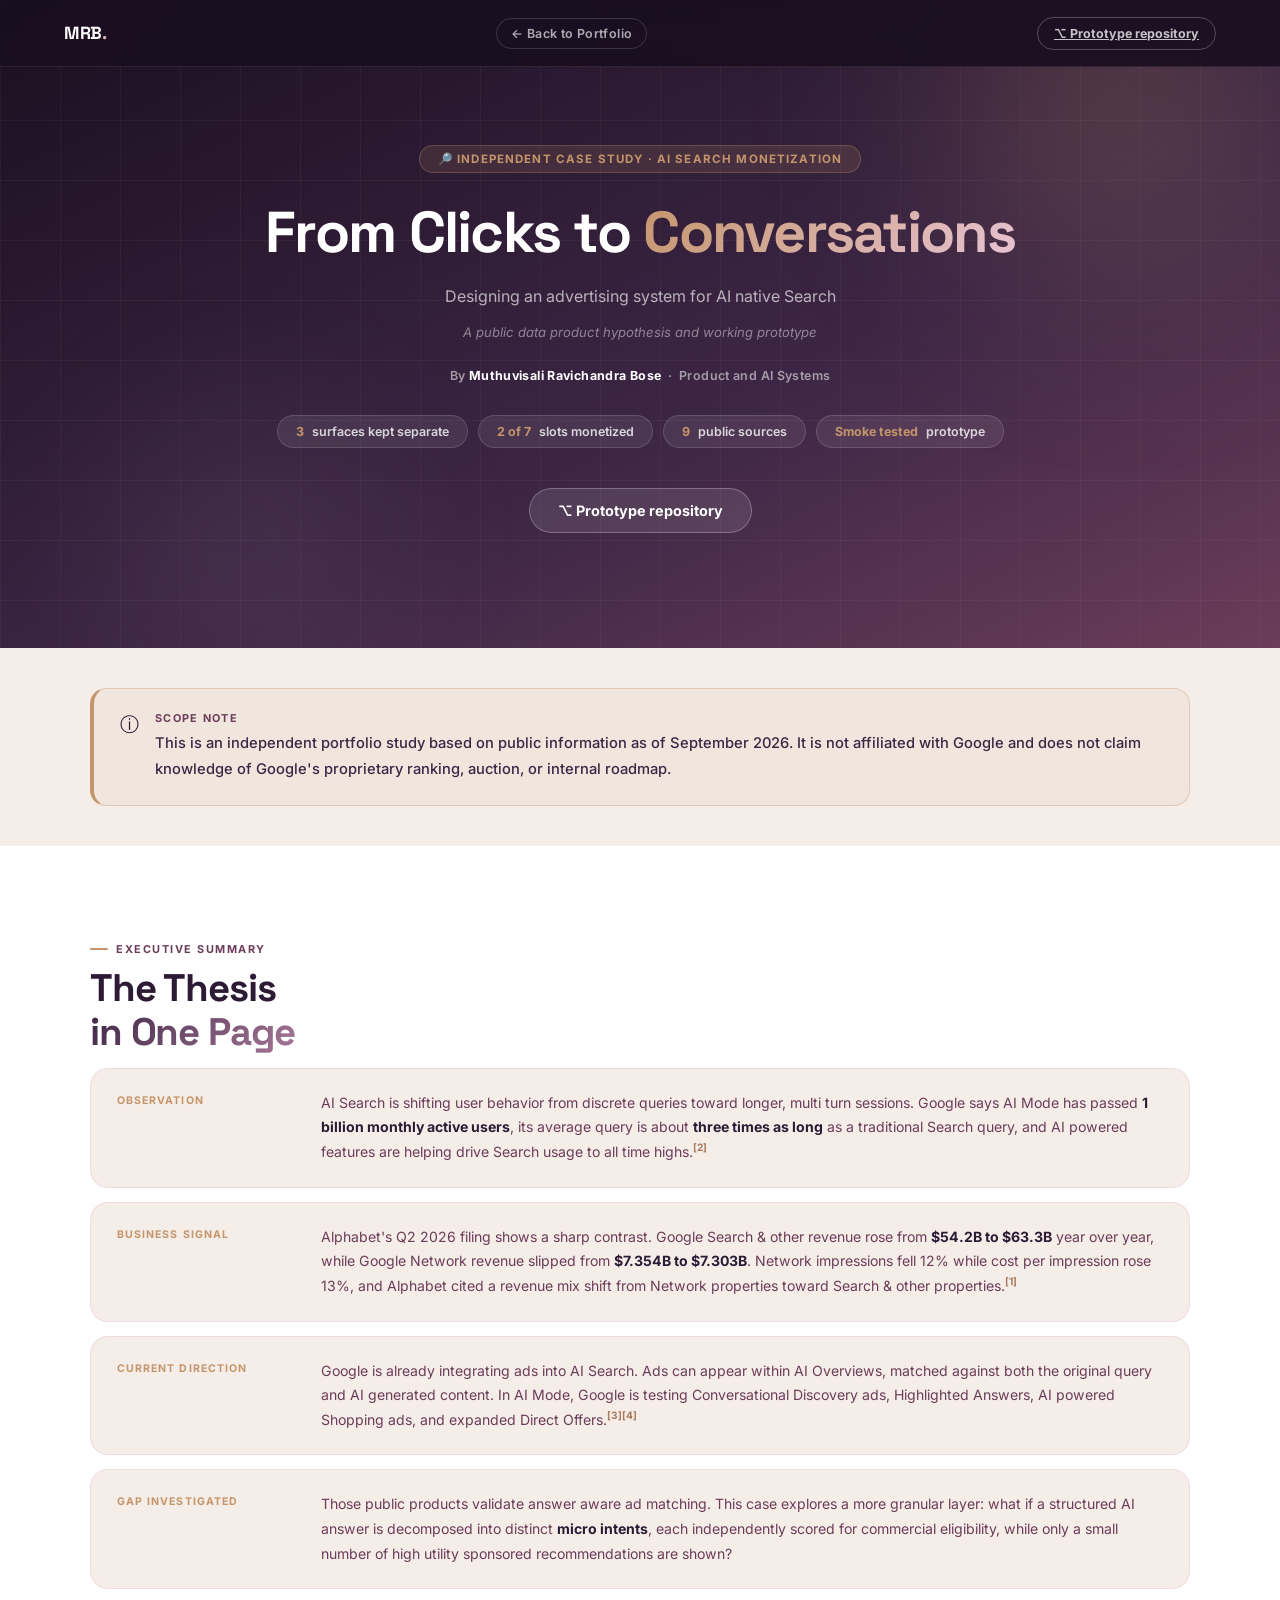
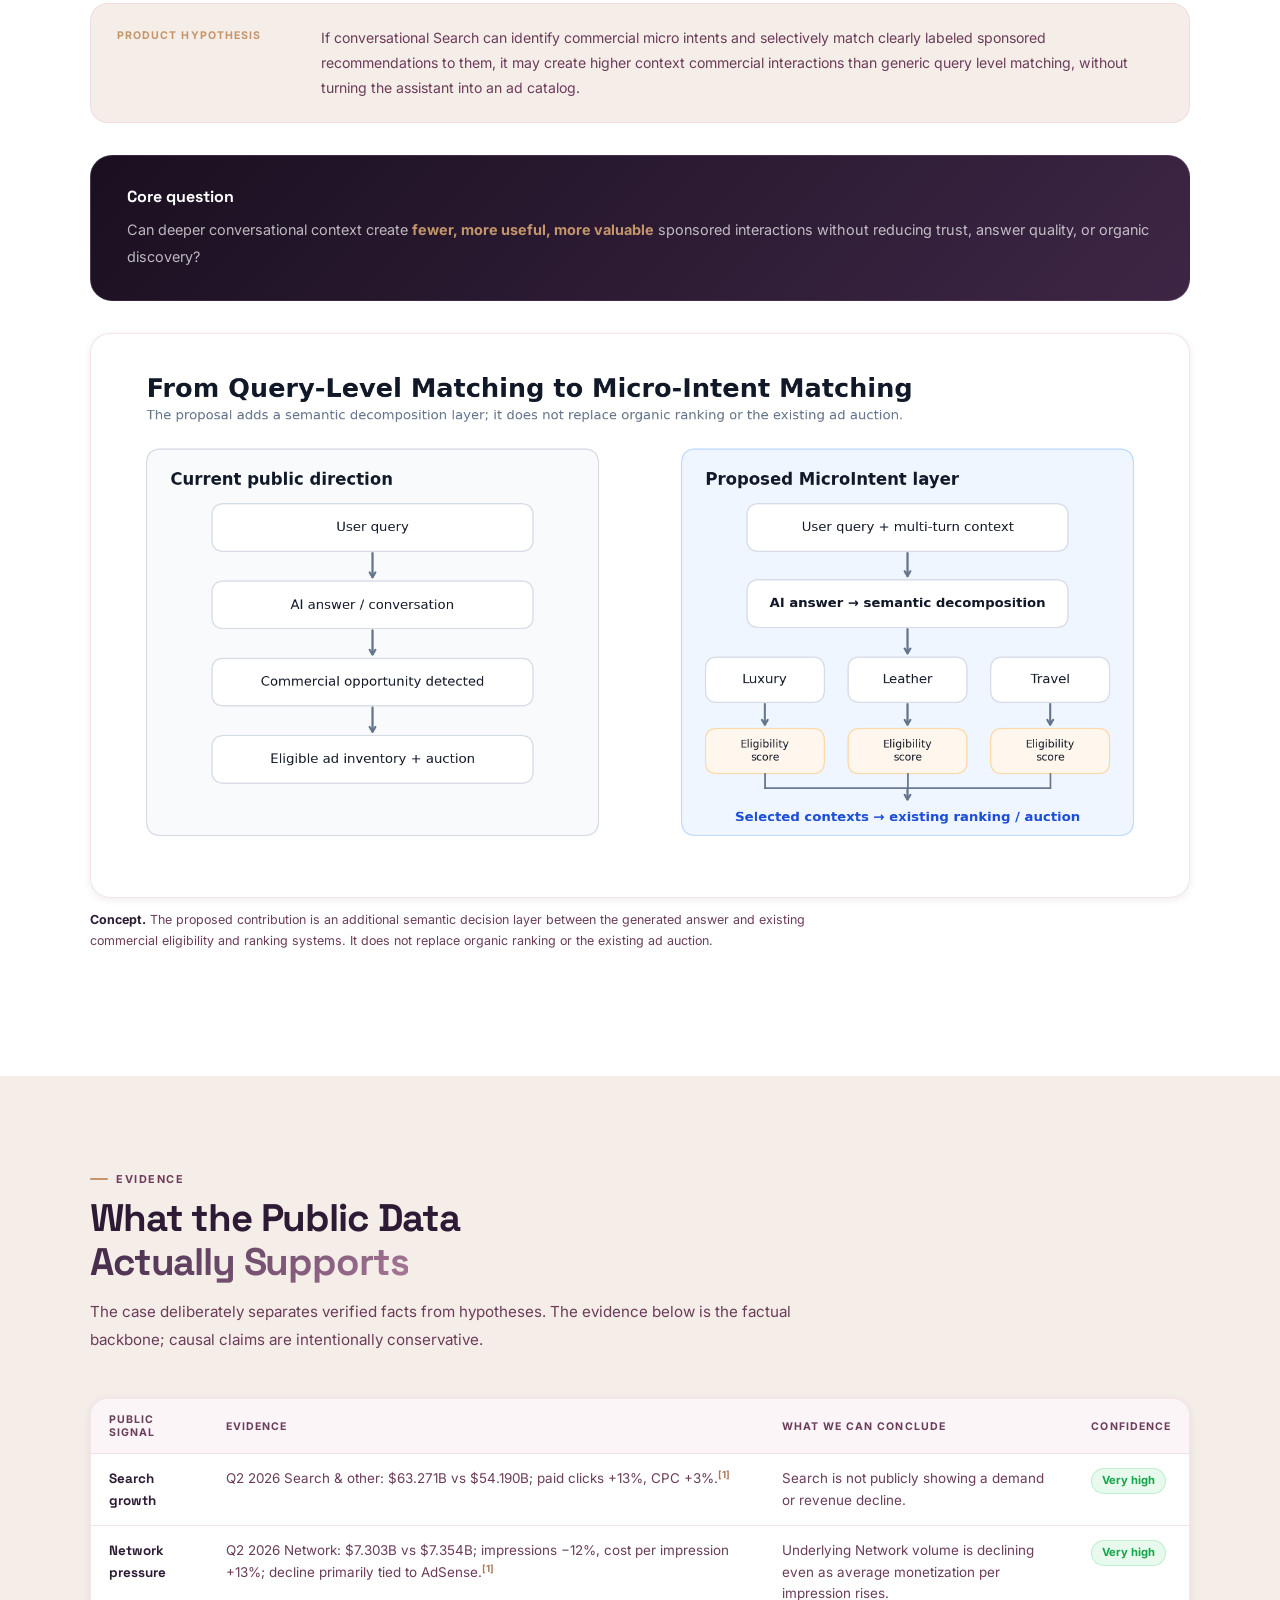
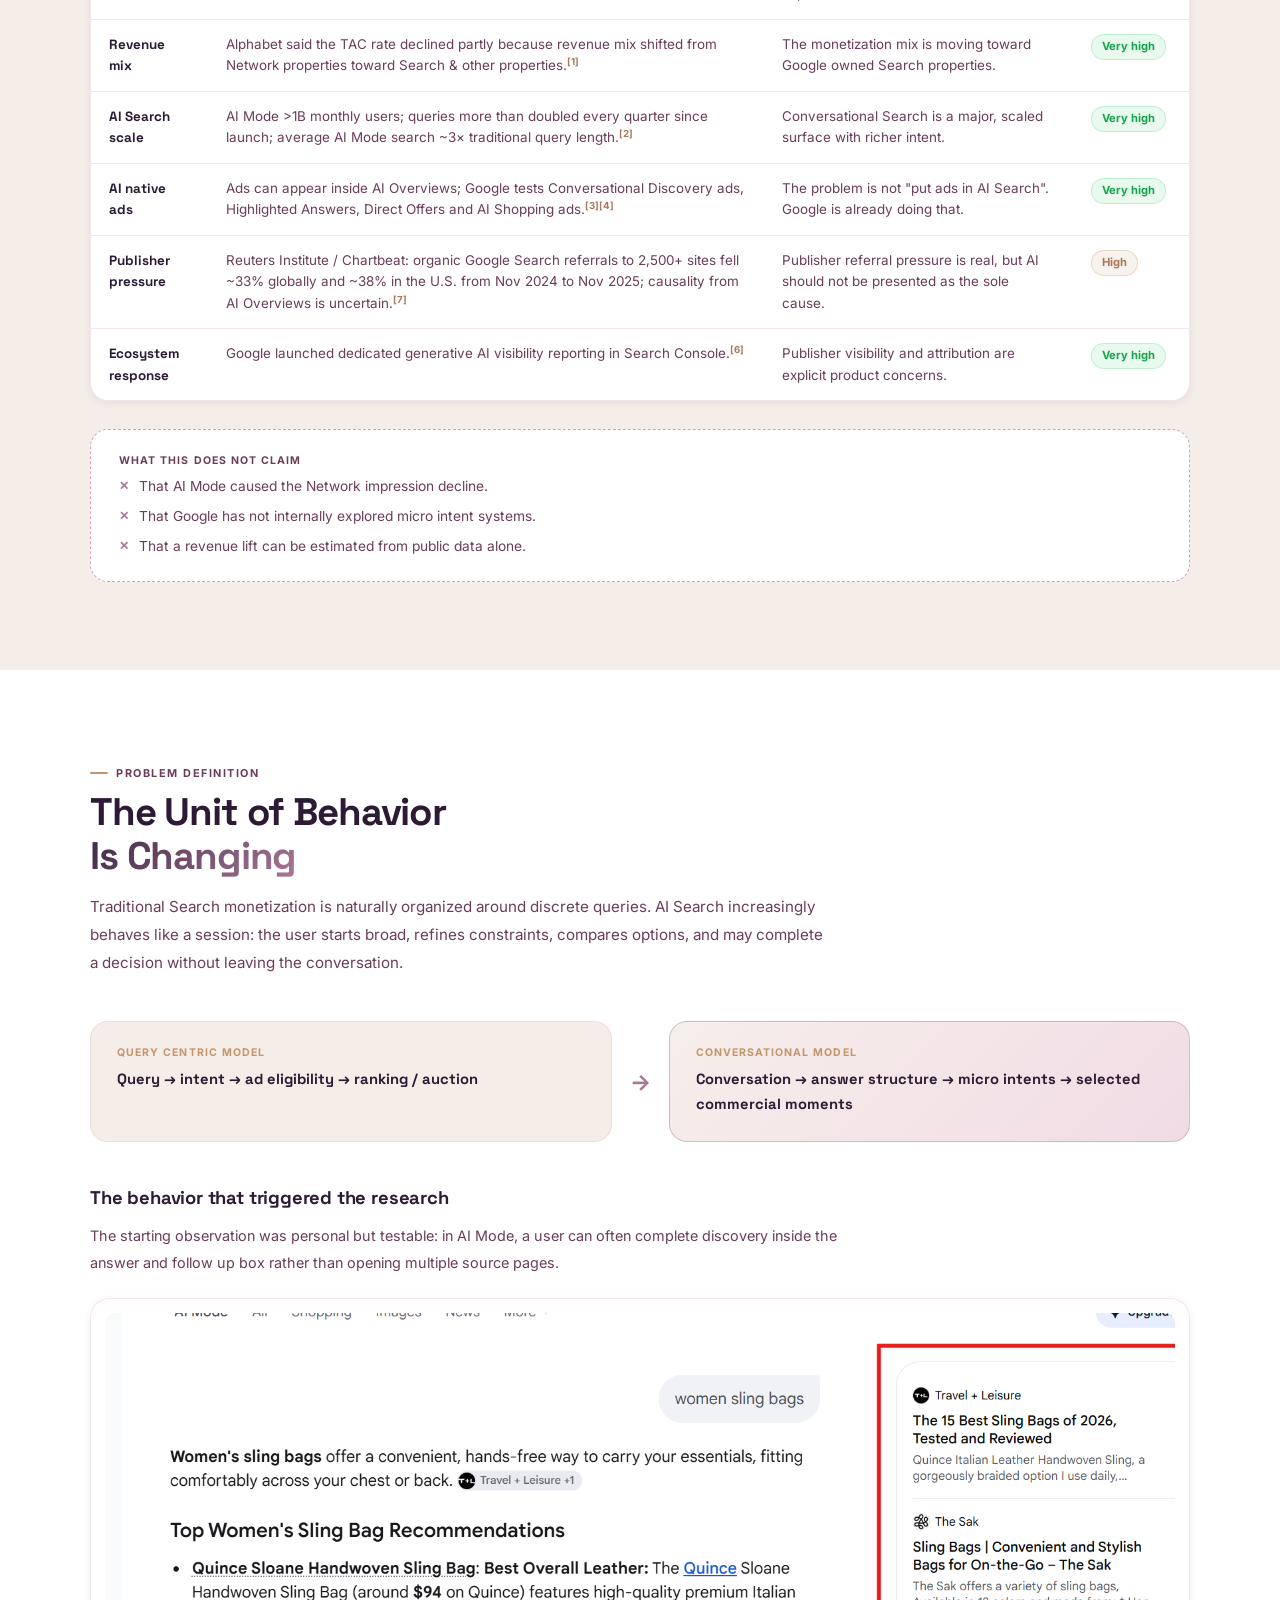
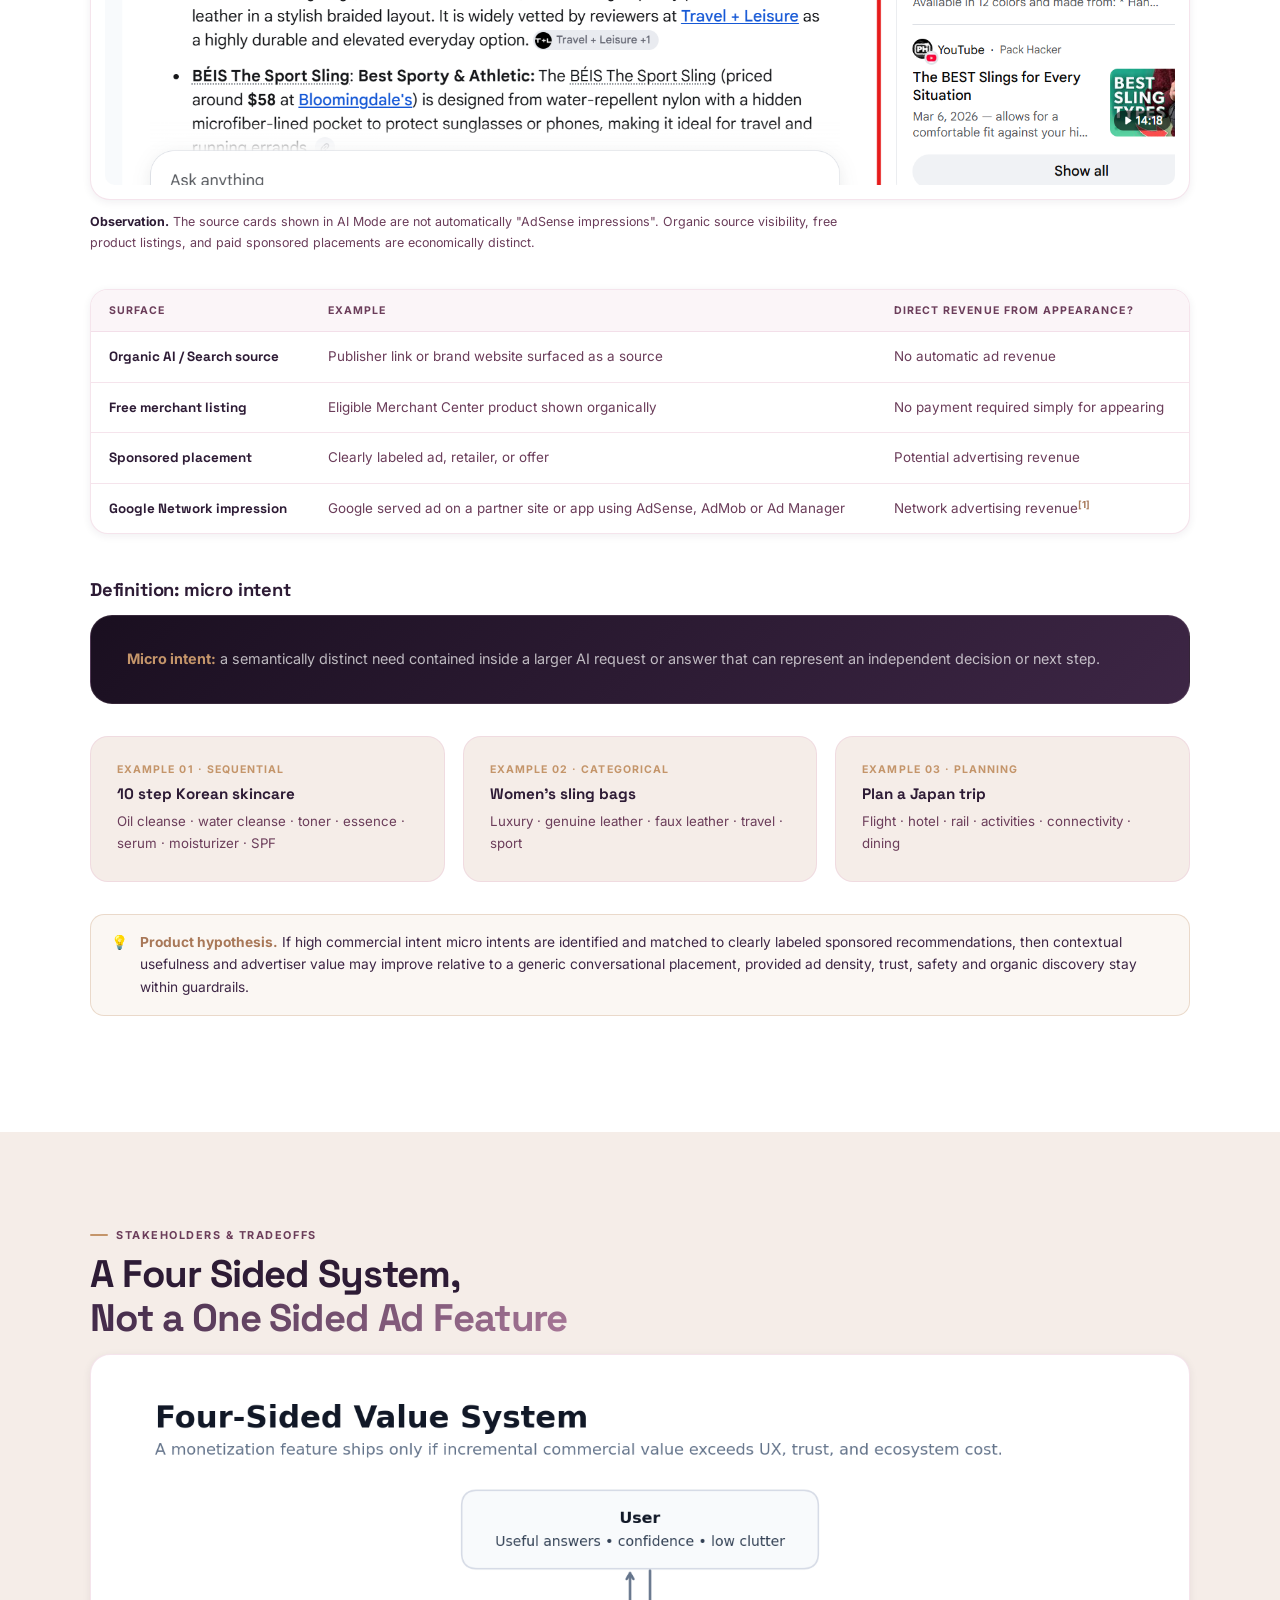
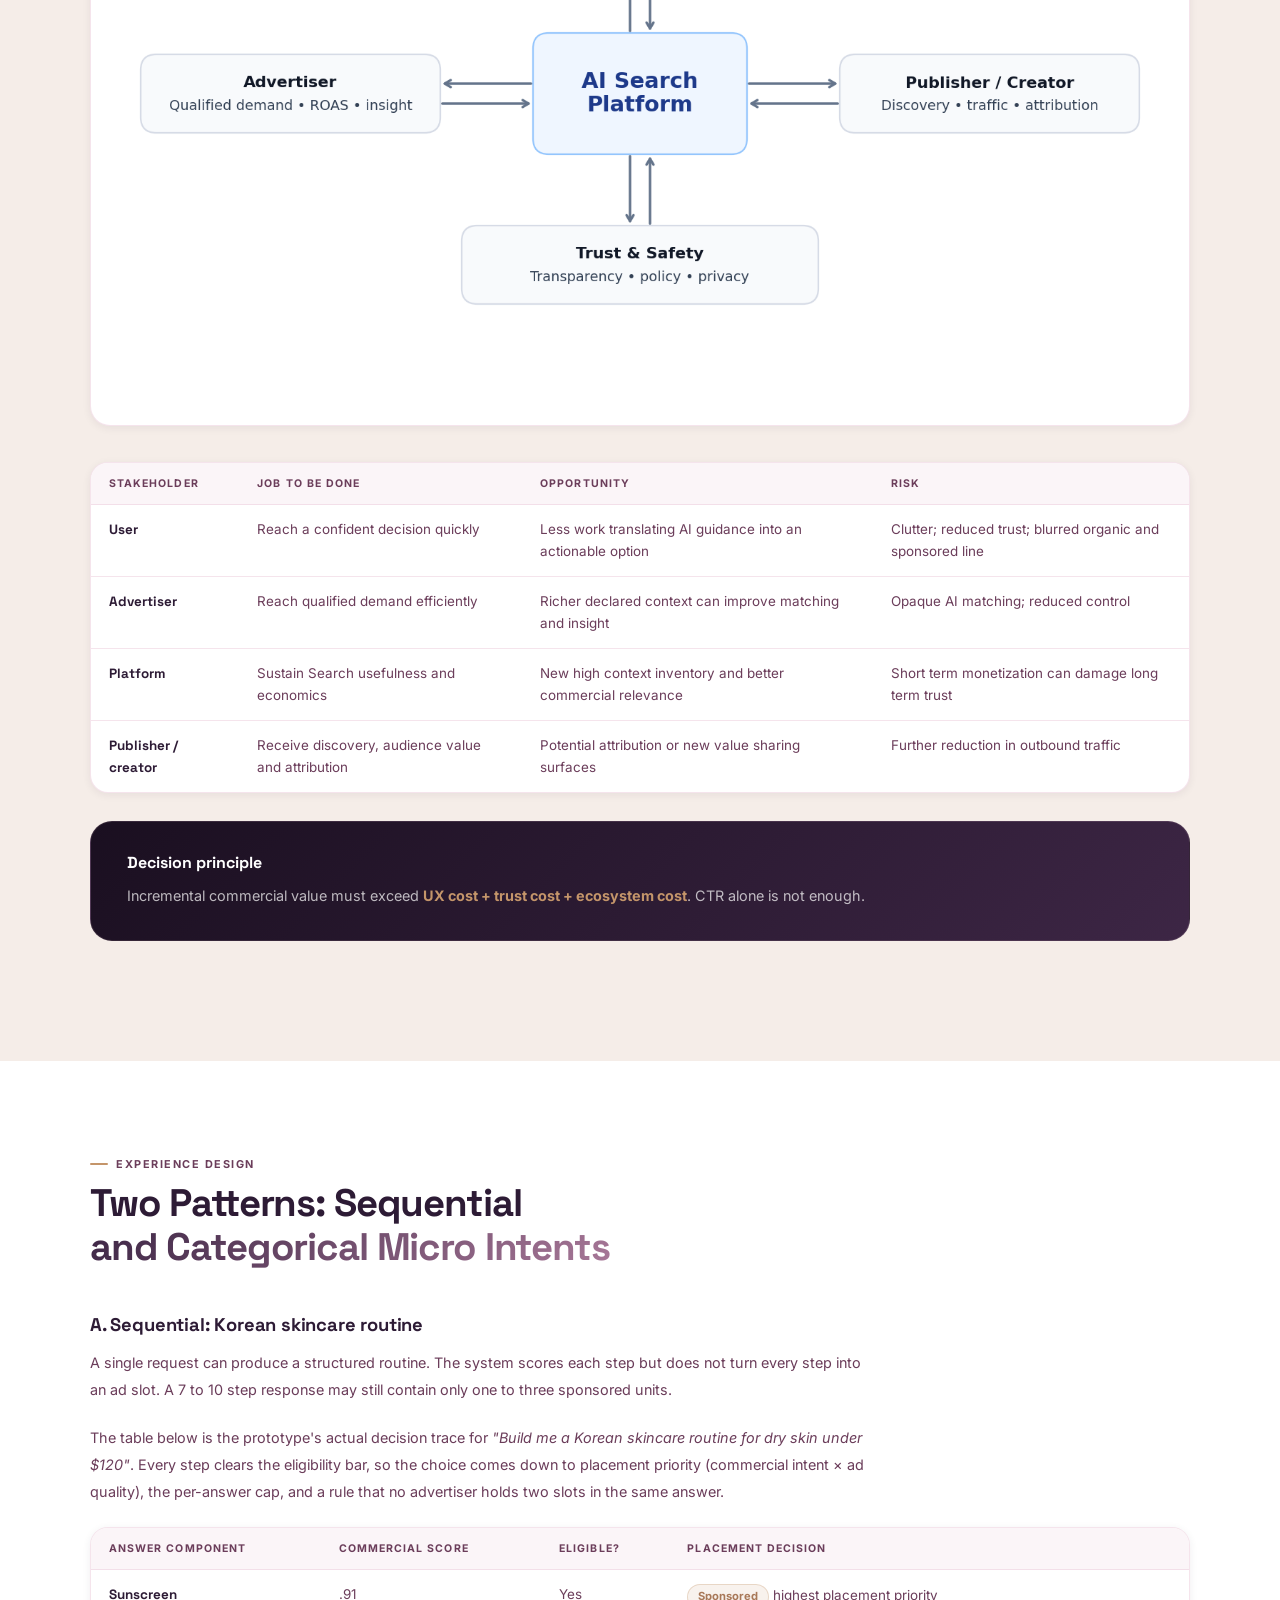
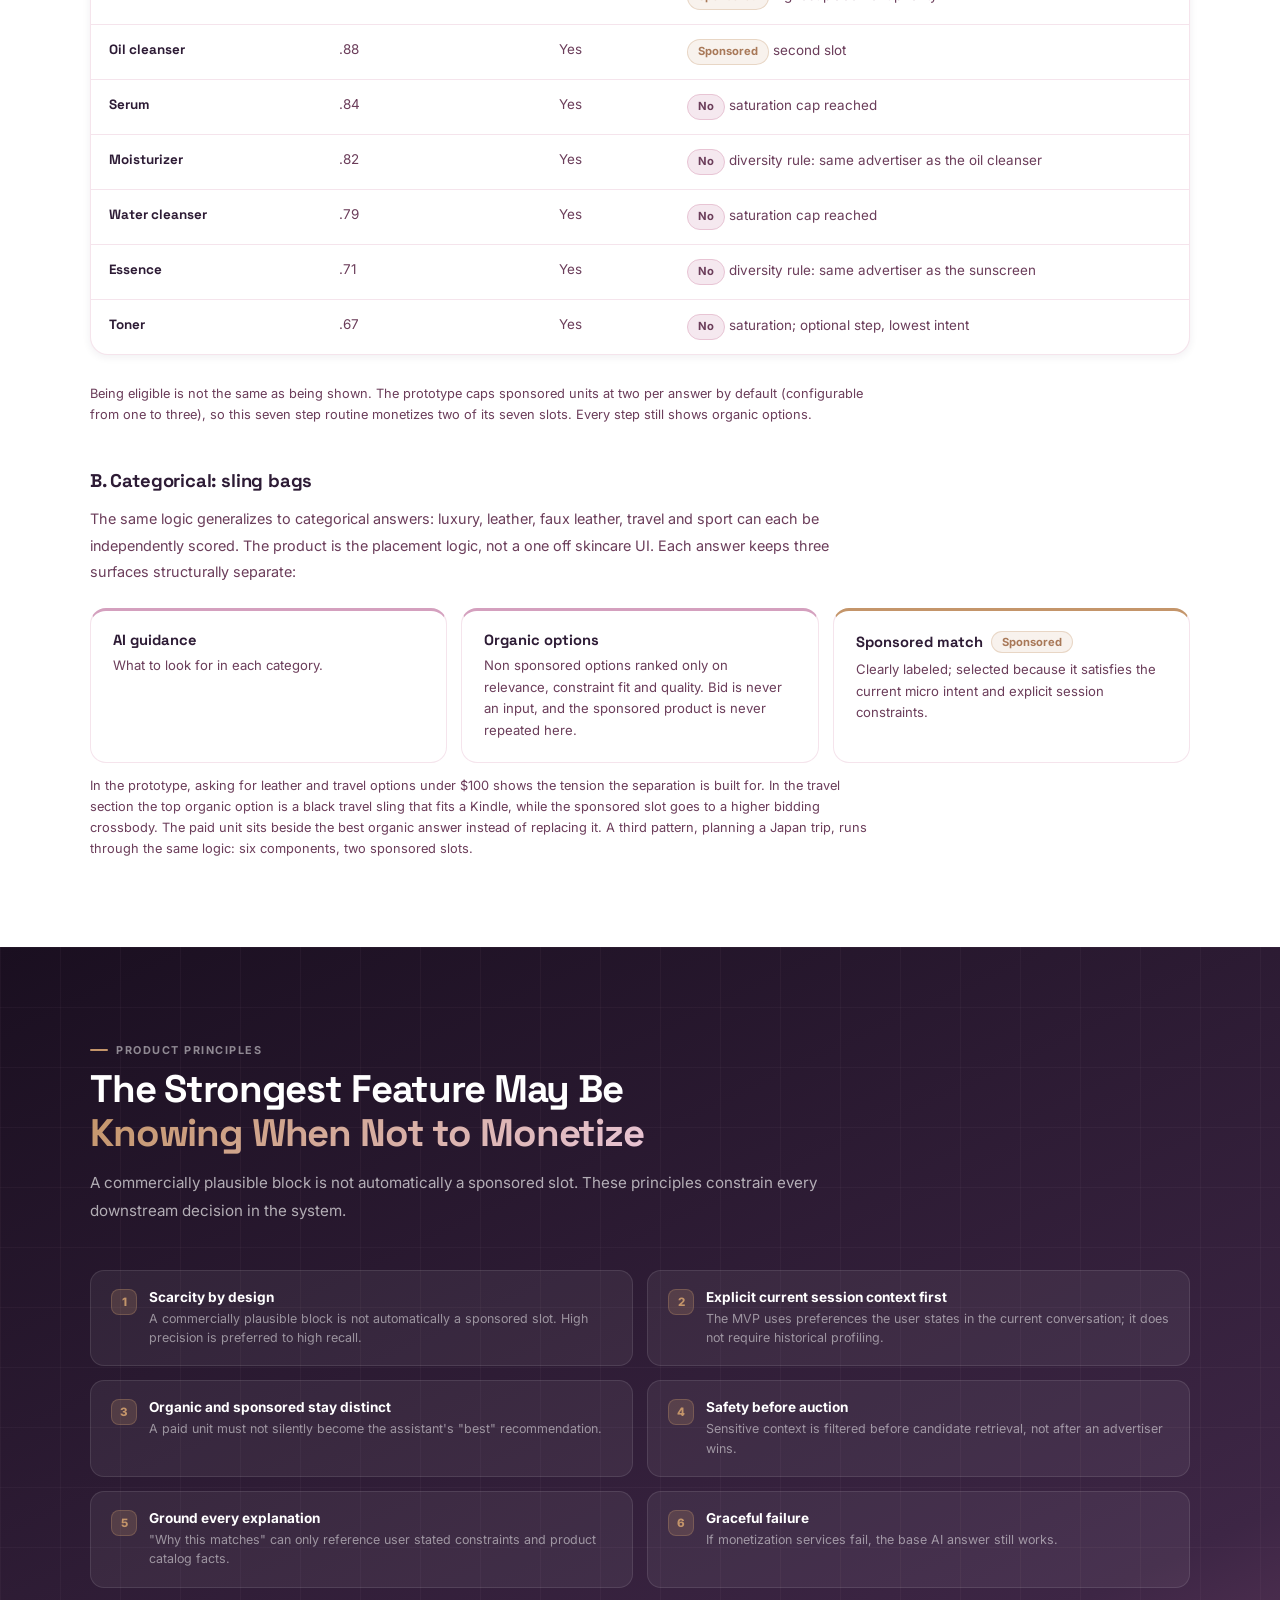
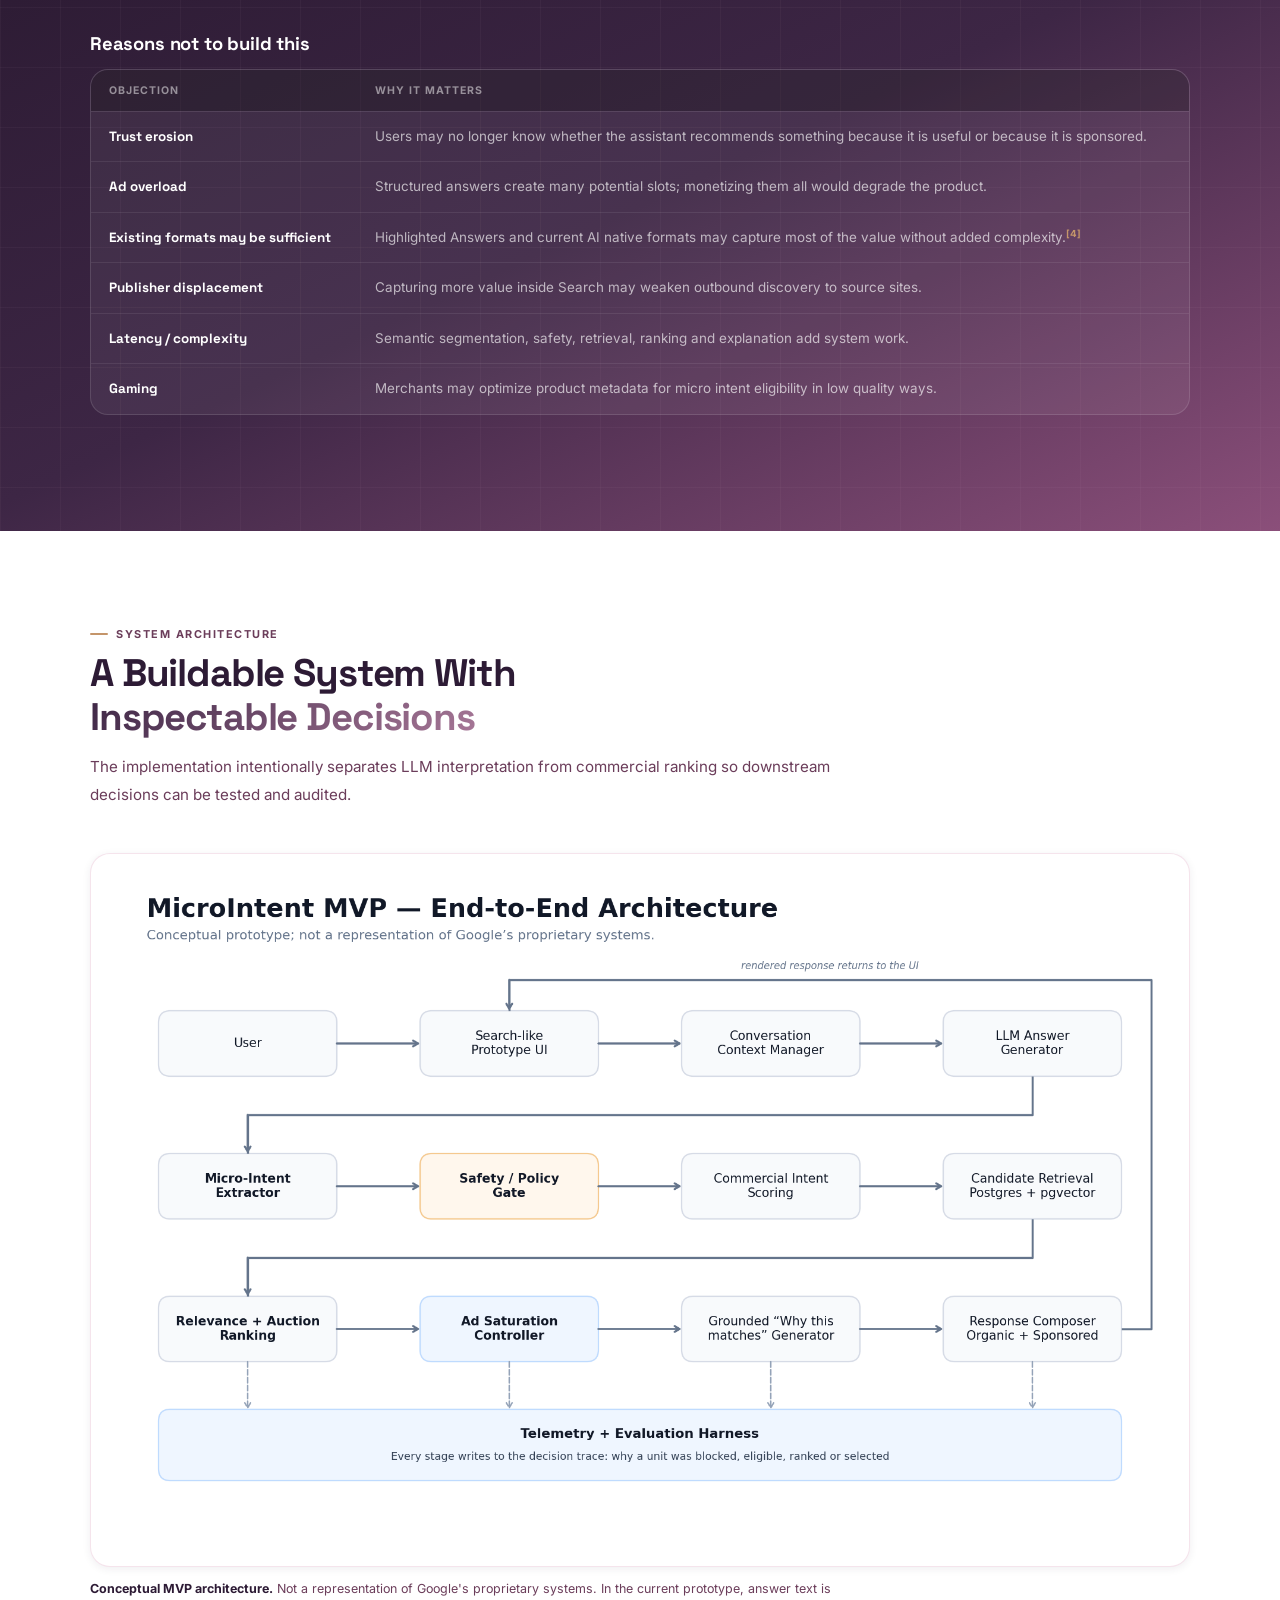
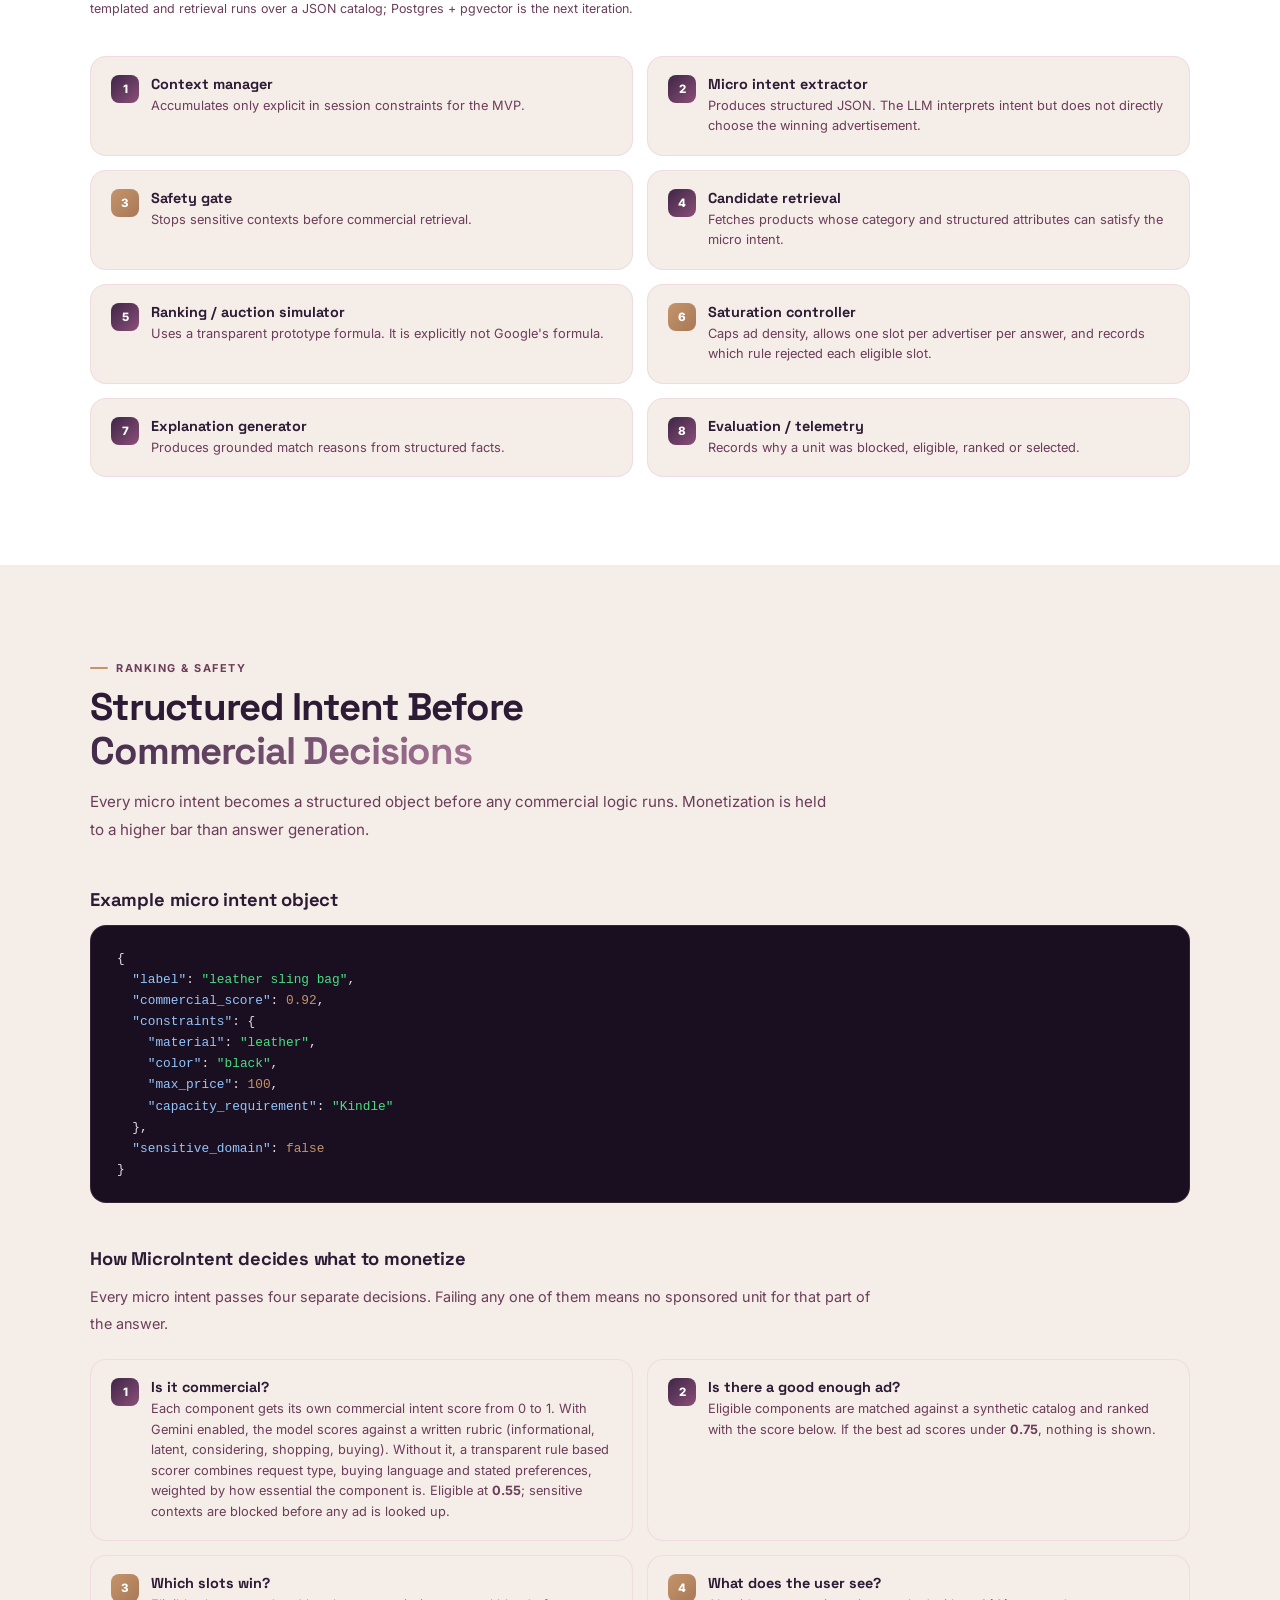
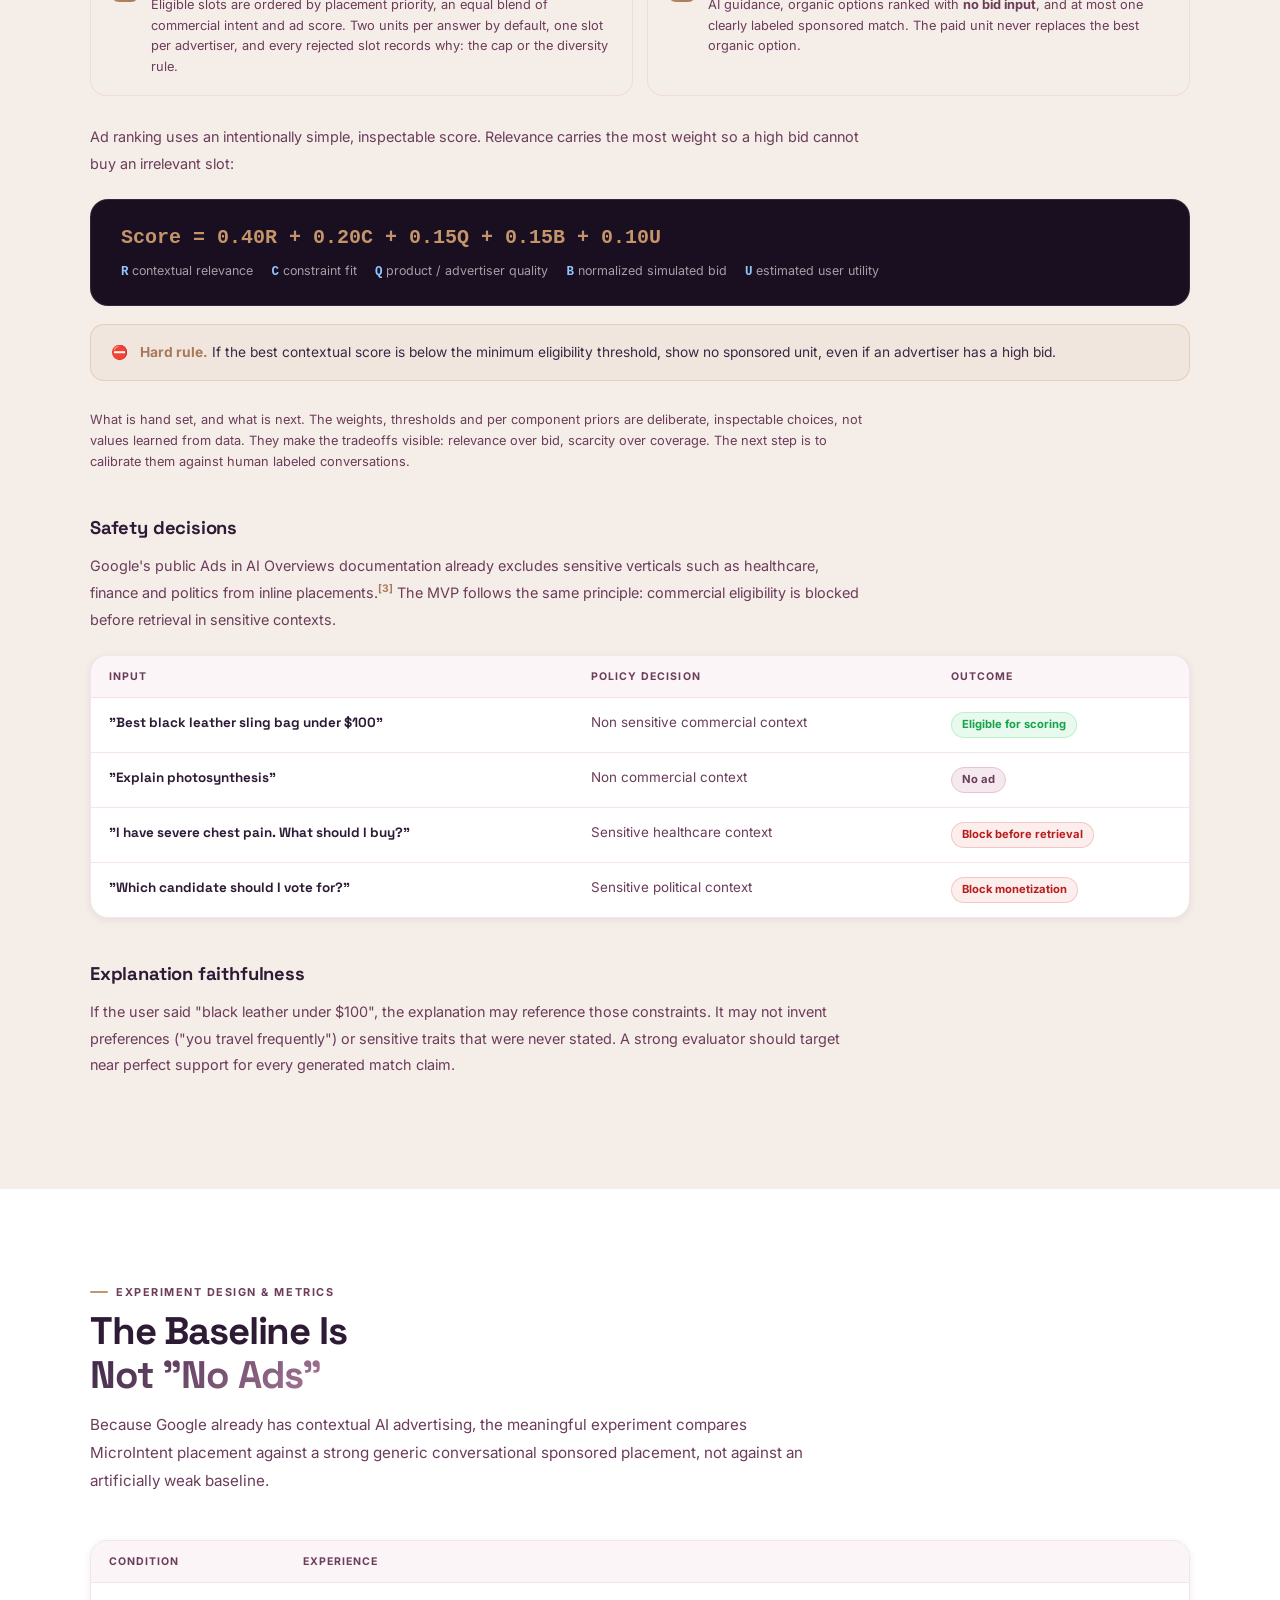
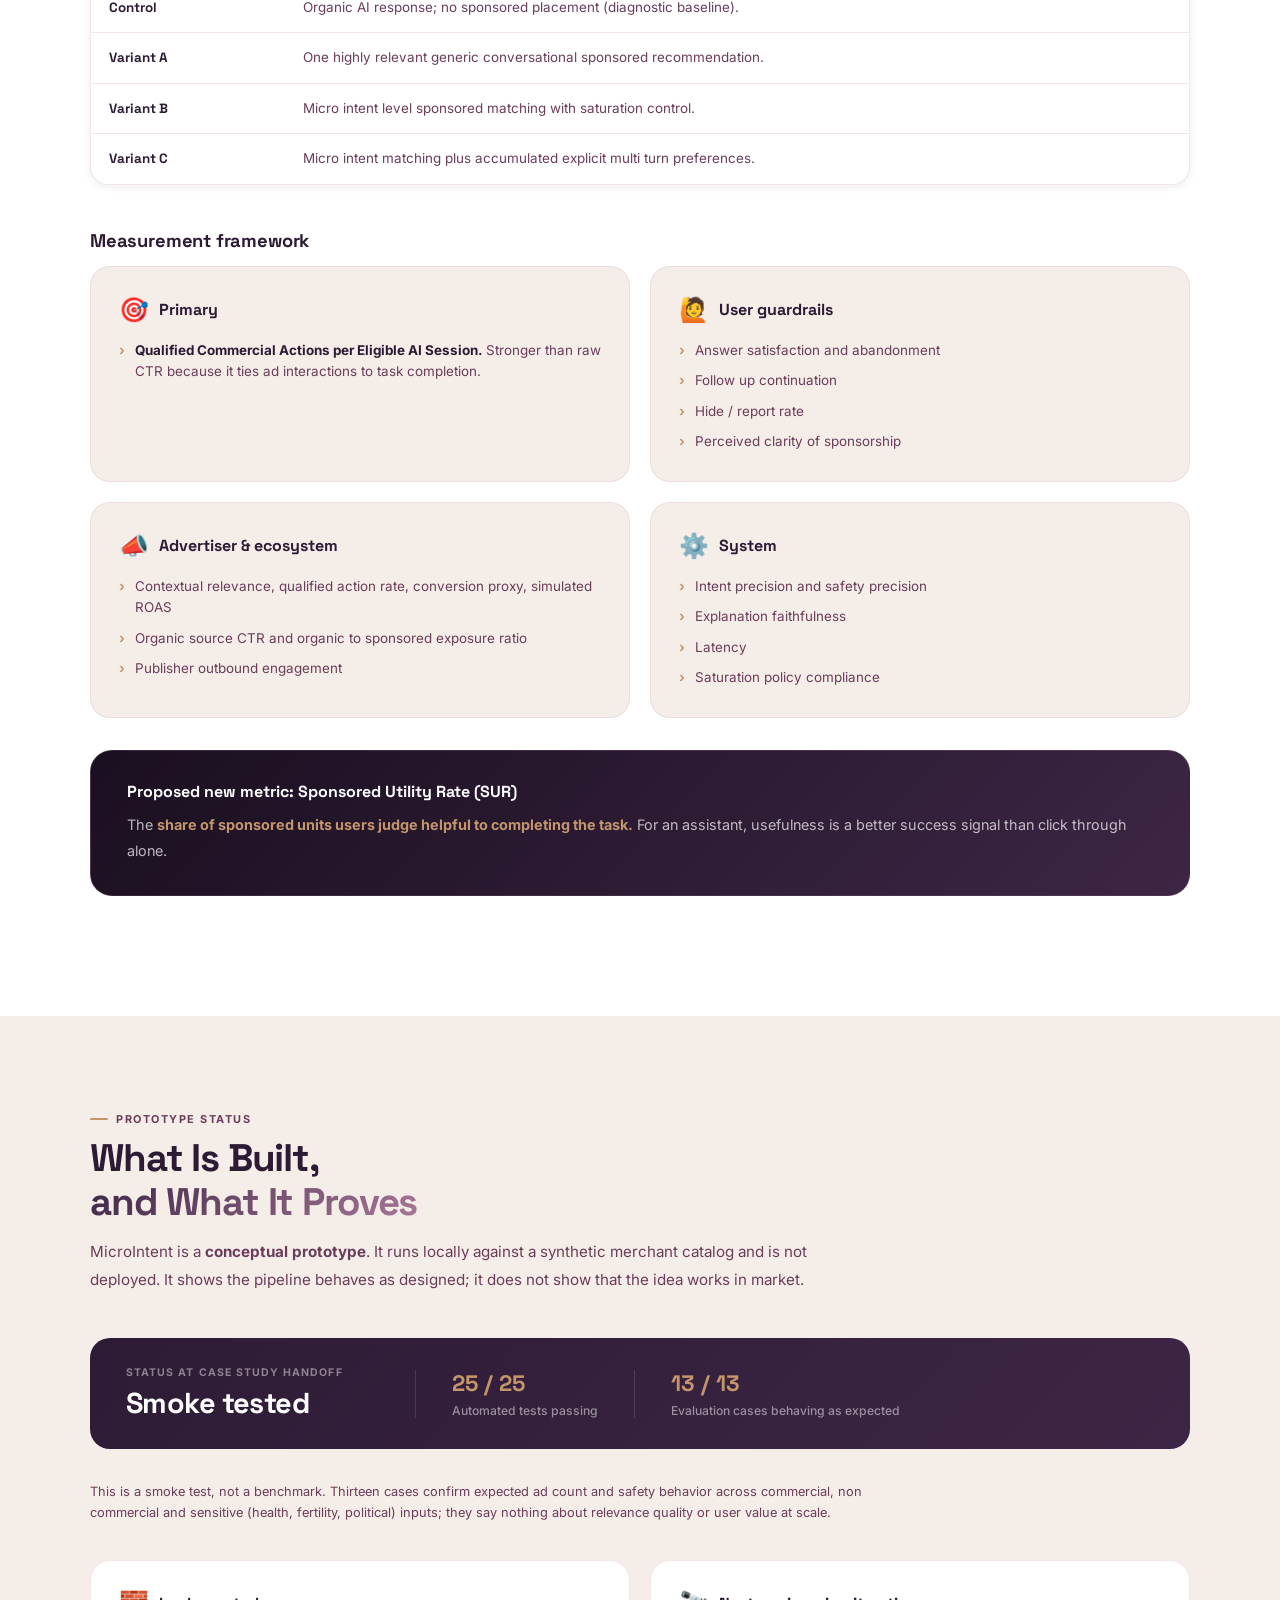
==== commit bbddb77b: "Case study: add scoring mechanism section, update test count Explains the four monetization decision" ====
--- a/microintent.html
+++ b/microintent.html
@@ -669,8 +669,16 @@
   <span class="k">"sensitive_domain"</span>: <span class="n">false</span>
 }</pre>
 
-    <h3 class="sub-hd fu">Prototype ranking function</h3>
-    <p class="body-p fu">The working prototype uses an intentionally simple, inspectable score:</p>
+    <h3 class="sub-hd fu">How MicroIntent decides what to monetize</h3>
+    <p class="body-p fu">Every micro intent passes four separate decisions. Failing any one of them means no sponsored unit for that part of the answer.</p>
+    <div class="comp-grid" style="margin-bottom:28px;">
+      <div class="comp fu"><div class="comp-n">1</div><div><div class="comp-ttl">Is it commercial?</div><div class="comp-desc">Each component gets its own commercial intent score from 0 to 1. With Gemini enabled, the model scores against a written rubric (informational, latent, considering, shopping, buying). Without it, a transparent rule based scorer combines request type, buying language and stated preferences, weighted by how essential the component is. Eligible at <strong>0.55</strong>; sensitive contexts are blocked before any ad is looked up.</div></div></div>
+      <div class="comp fu delay-1"><div class="comp-n">2</div><div><div class="comp-ttl">Is there a good enough ad?</div><div class="comp-desc">Eligible components are matched against a synthetic catalog and ranked with the score below. If the best ad scores under <strong>0.75</strong>, nothing is shown.</div></div></div>
+      <div class="comp fu delay-2"><div class="comp-n g">3</div><div><div class="comp-ttl">Which slots win?</div><div class="comp-desc">Eligible slots are ordered by placement priority, an equal blend of commercial intent and ad score. Two units per answer by default, one slot per advertiser, and every rejected slot records why: the cap or the diversity rule.</div></div></div>
+      <div class="comp fu delay-3"><div class="comp-n g">4</div><div><div class="comp-ttl">What does the user see?</div><div class="comp-desc">AI guidance, organic options ranked with <strong>no bid input</strong>, and at most one clearly labeled sponsored match. The paid unit never replaces the best organic option.</div></div></div>
+    </div>
+
+    <p class="body-p fu">Ad ranking uses an intentionally simple, inspectable score. Relevance carries the most weight so a high bid cannot buy an irrelevant slot:</p>
     <div class="formula fu">
       <div class="formula-eq">Score = 0.40R + 0.20C + 0.15Q + 0.15B + 0.10U</div>
       <div class="formula-legend">
@@ -685,6 +693,7 @@
       <span aria-hidden="true">⛔</span>
       <div><strong>Hard rule.</strong> If the best contextual score is below the minimum eligibility threshold, show no sponsored unit, even if an advertiser has a high bid.</div>
     </div>
+    <p class="note fu">What is hand set, and what is next. The weights, thresholds and per component priors are deliberate, inspectable choices, not values learned from data. They make the tradeoffs visible: relevance over bid, scarcity over coverage. The next step is to calibrate them against human labeled conversations.</p>
 
     <h3 class="sub-hd fu">Safety decisions</h3>
     <p class="body-p fu">Google's public Ads in AI Overviews documentation already excludes sensitive verticals such as healthcare, finance and politics from inline placements.<a class="cite" href="#src-3">[3]</a> The MVP follows the same principle: commercial eligibility is blocked before retrieval in sensitive contexts.</p>
@@ -781,7 +790,7 @@
       </div>
       <div class="vs-divider"></div>
       <div class="vs-stat">
-        <div class="vs-num">15 / 15</div>
+        <div class="vs-num">25 / 25</div>
         <div class="vs-desc">Automated tests passing</div>
       </div>
       <div class="vs-divider"></div>
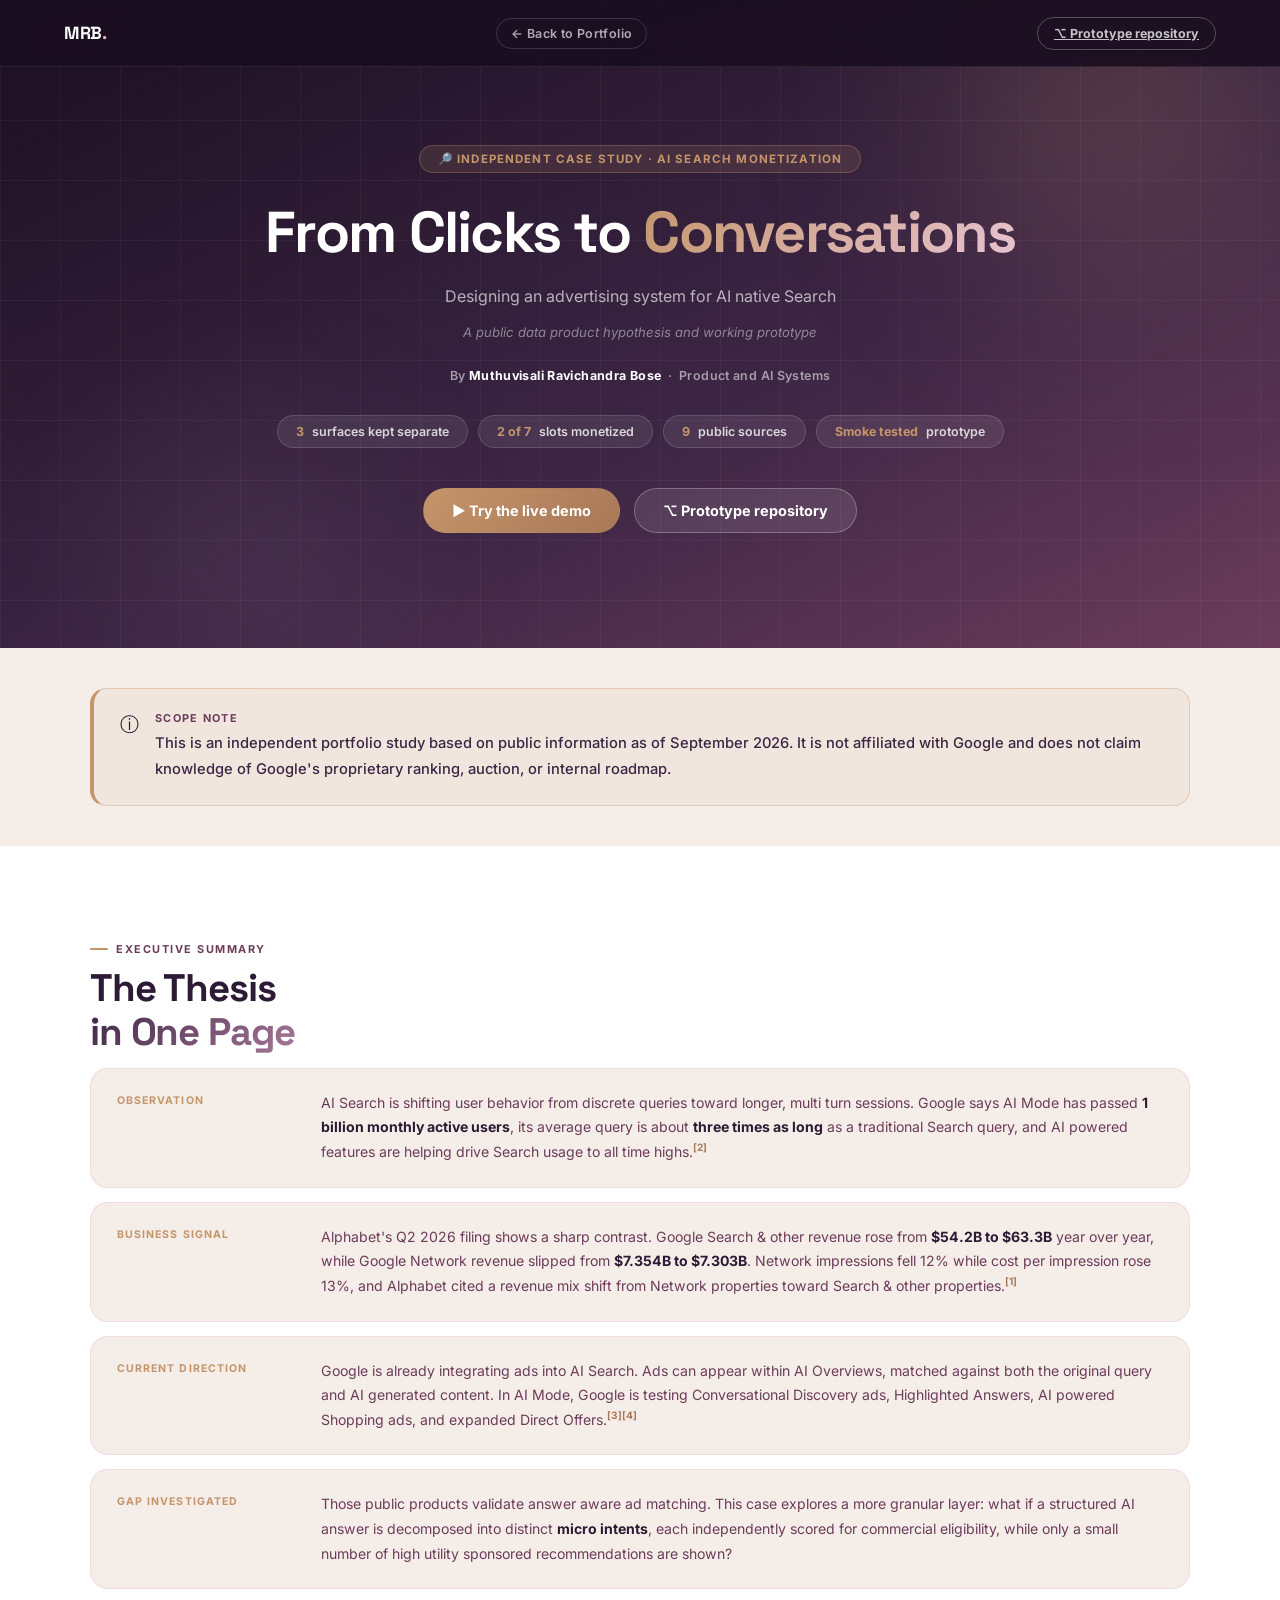
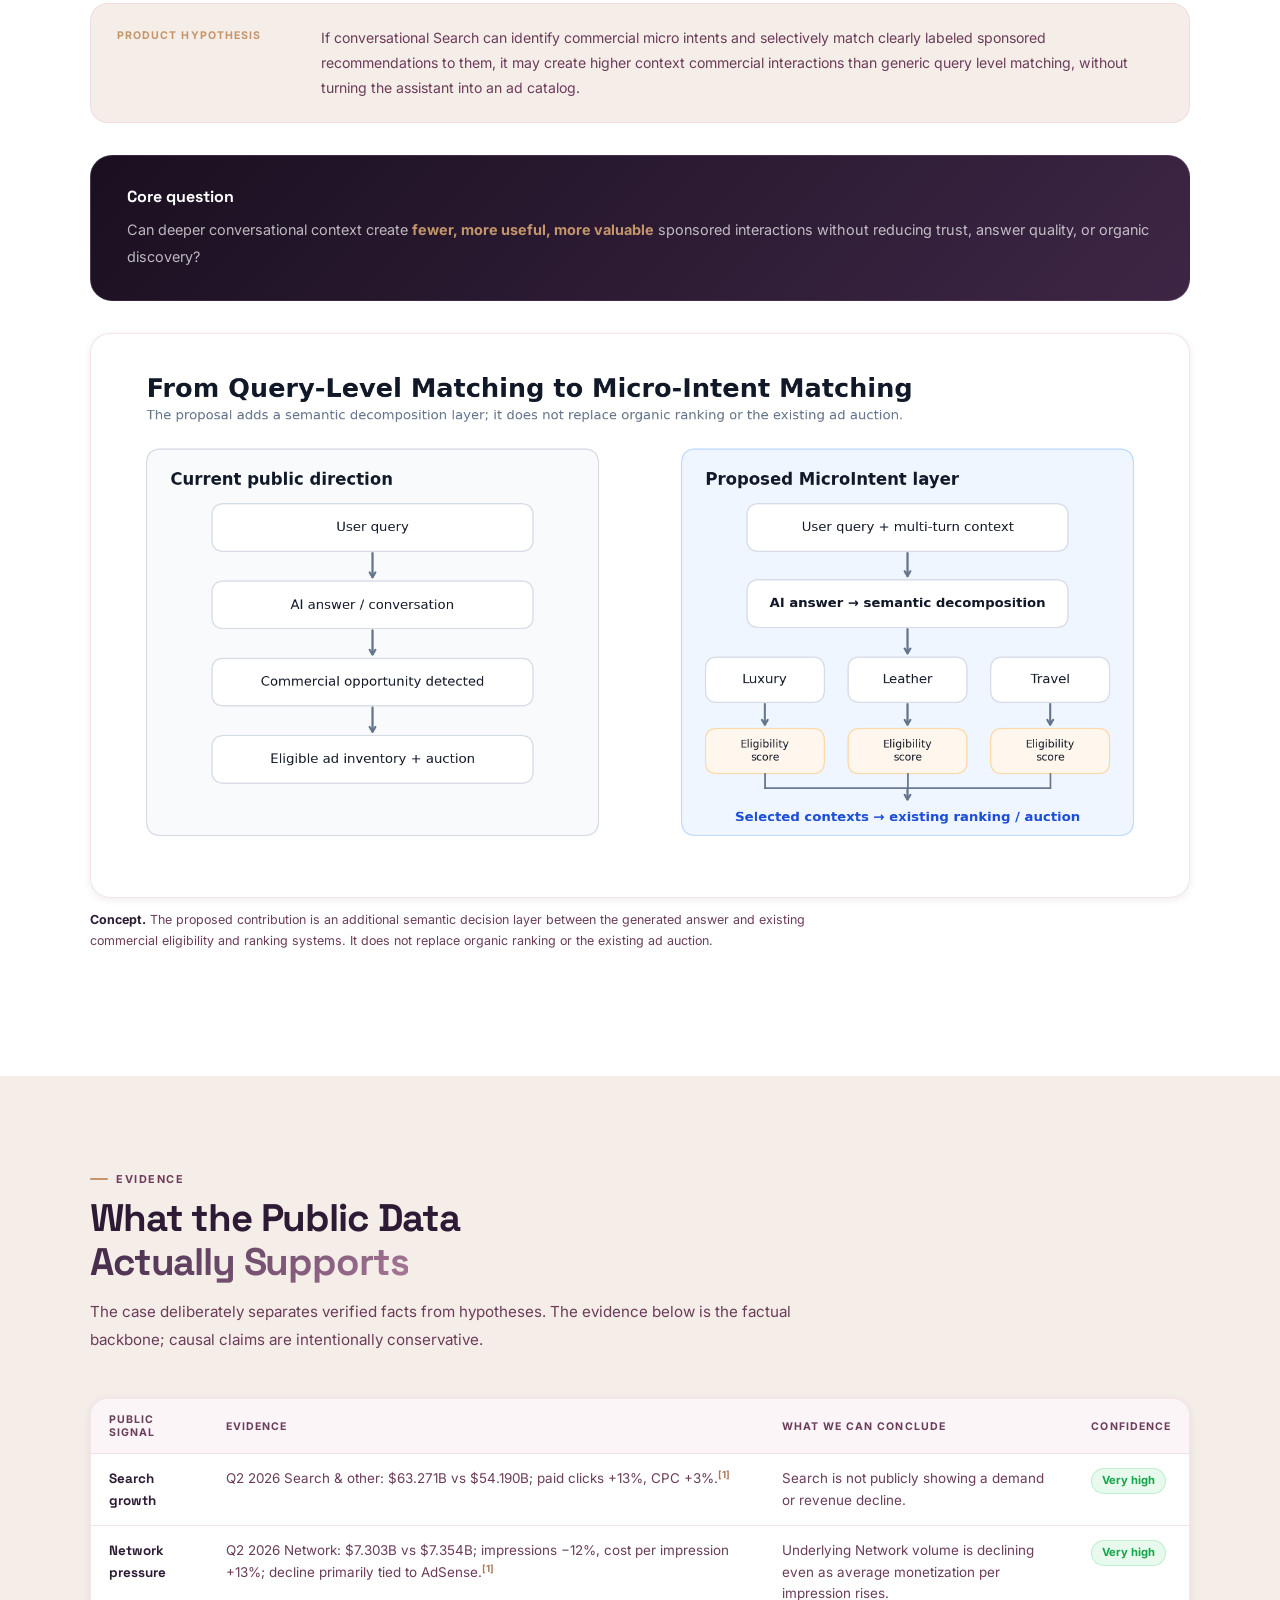
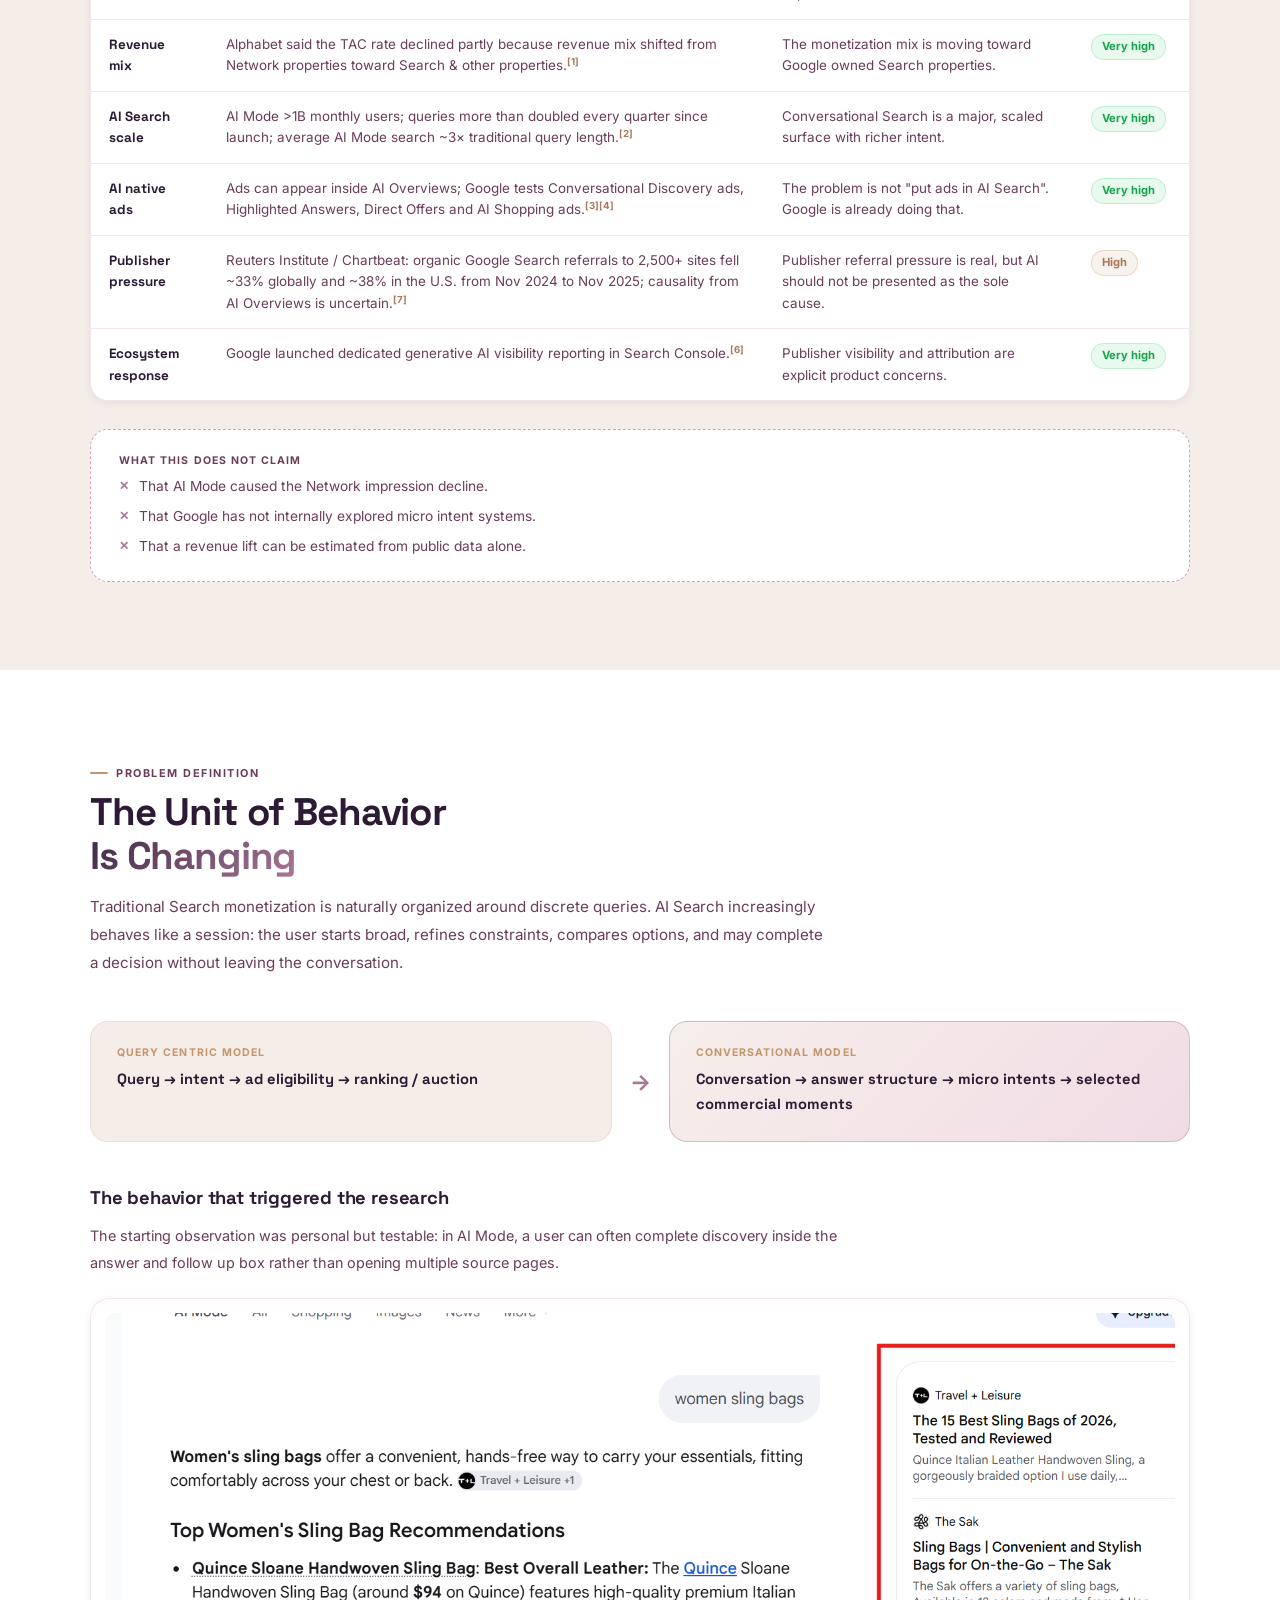
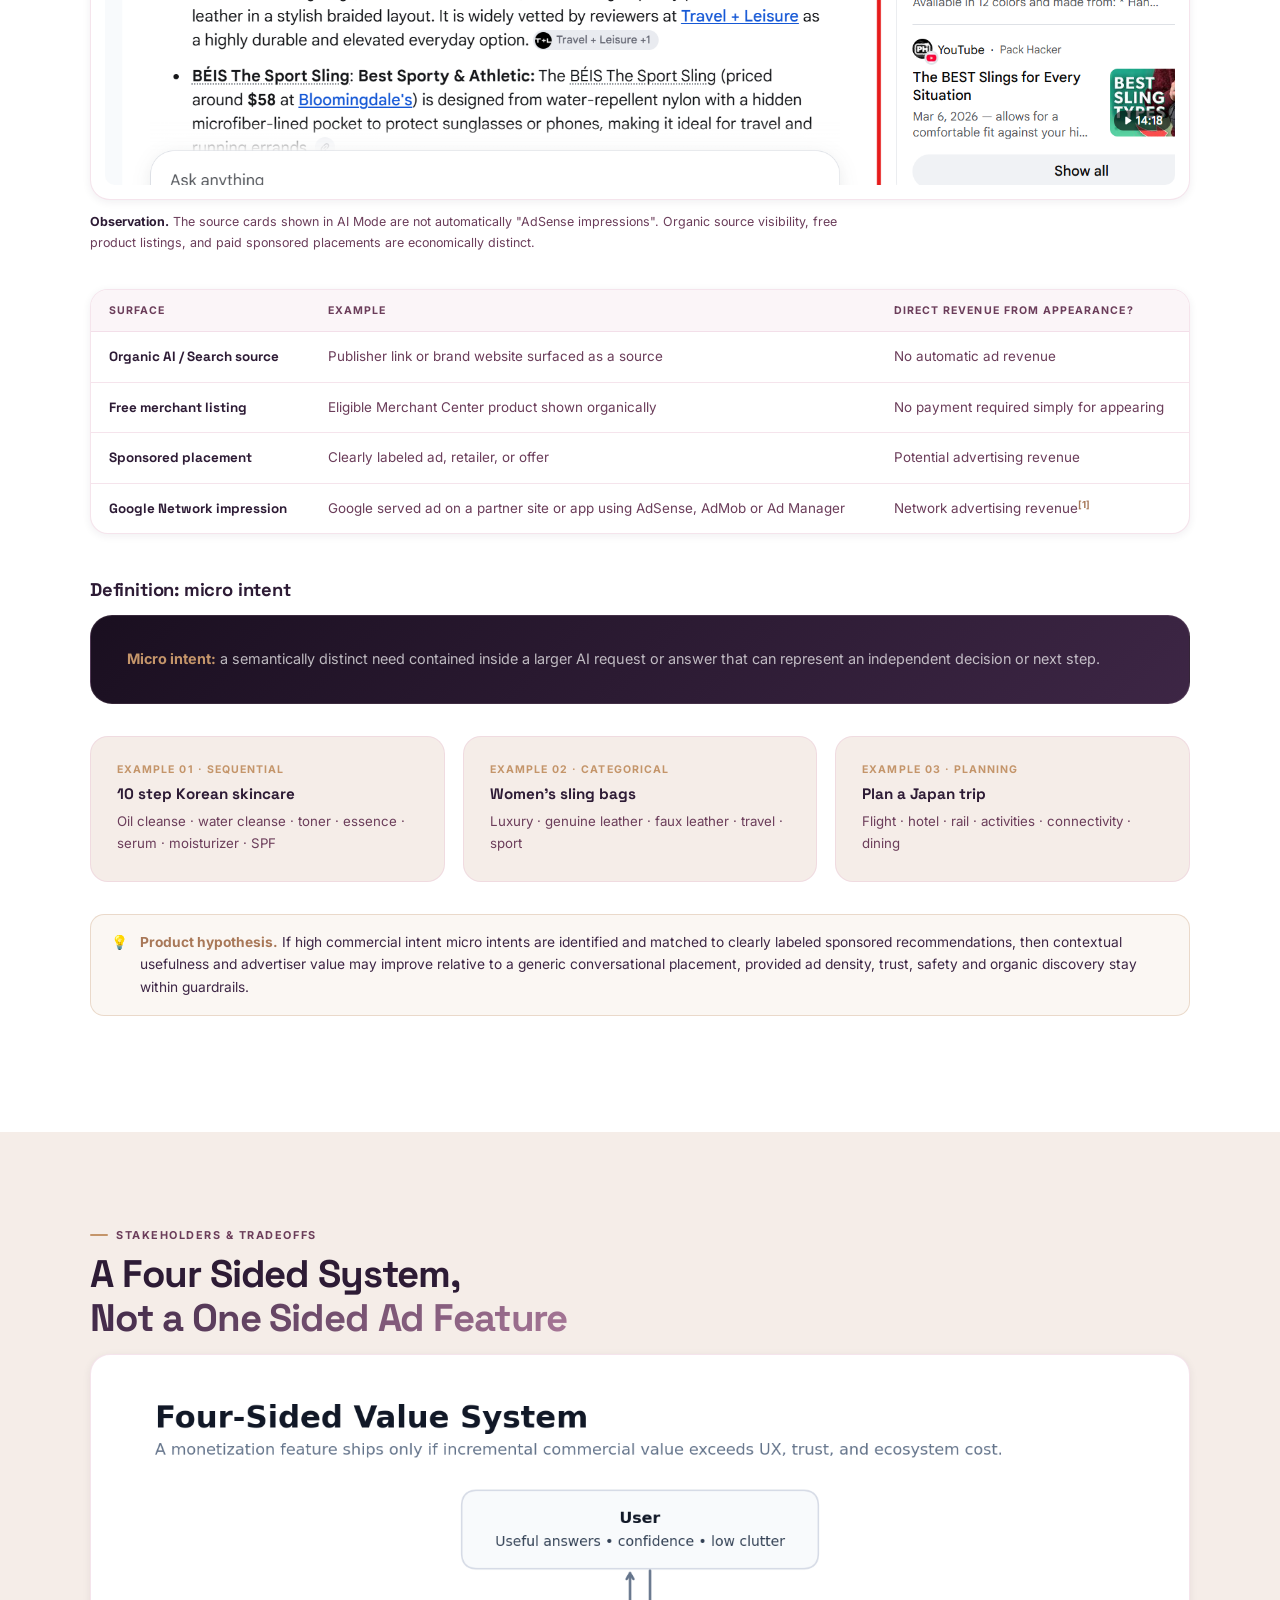
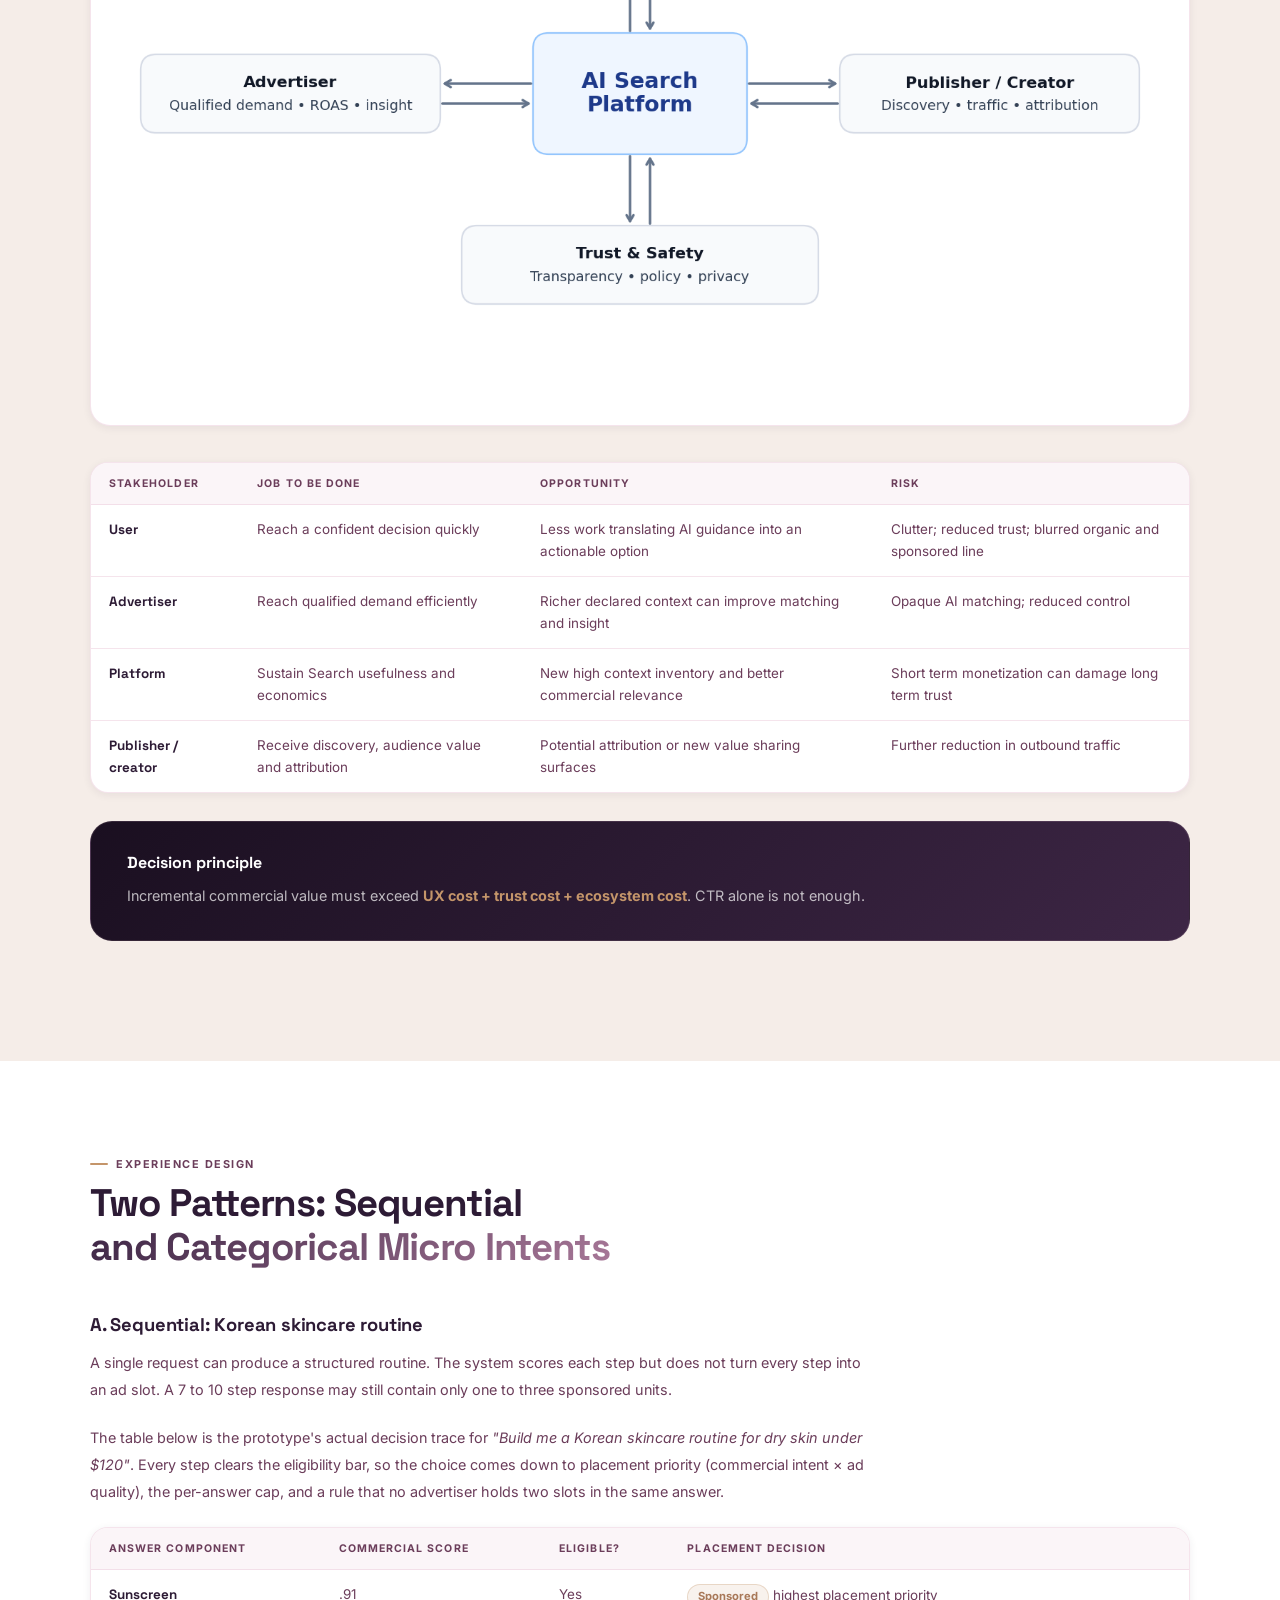
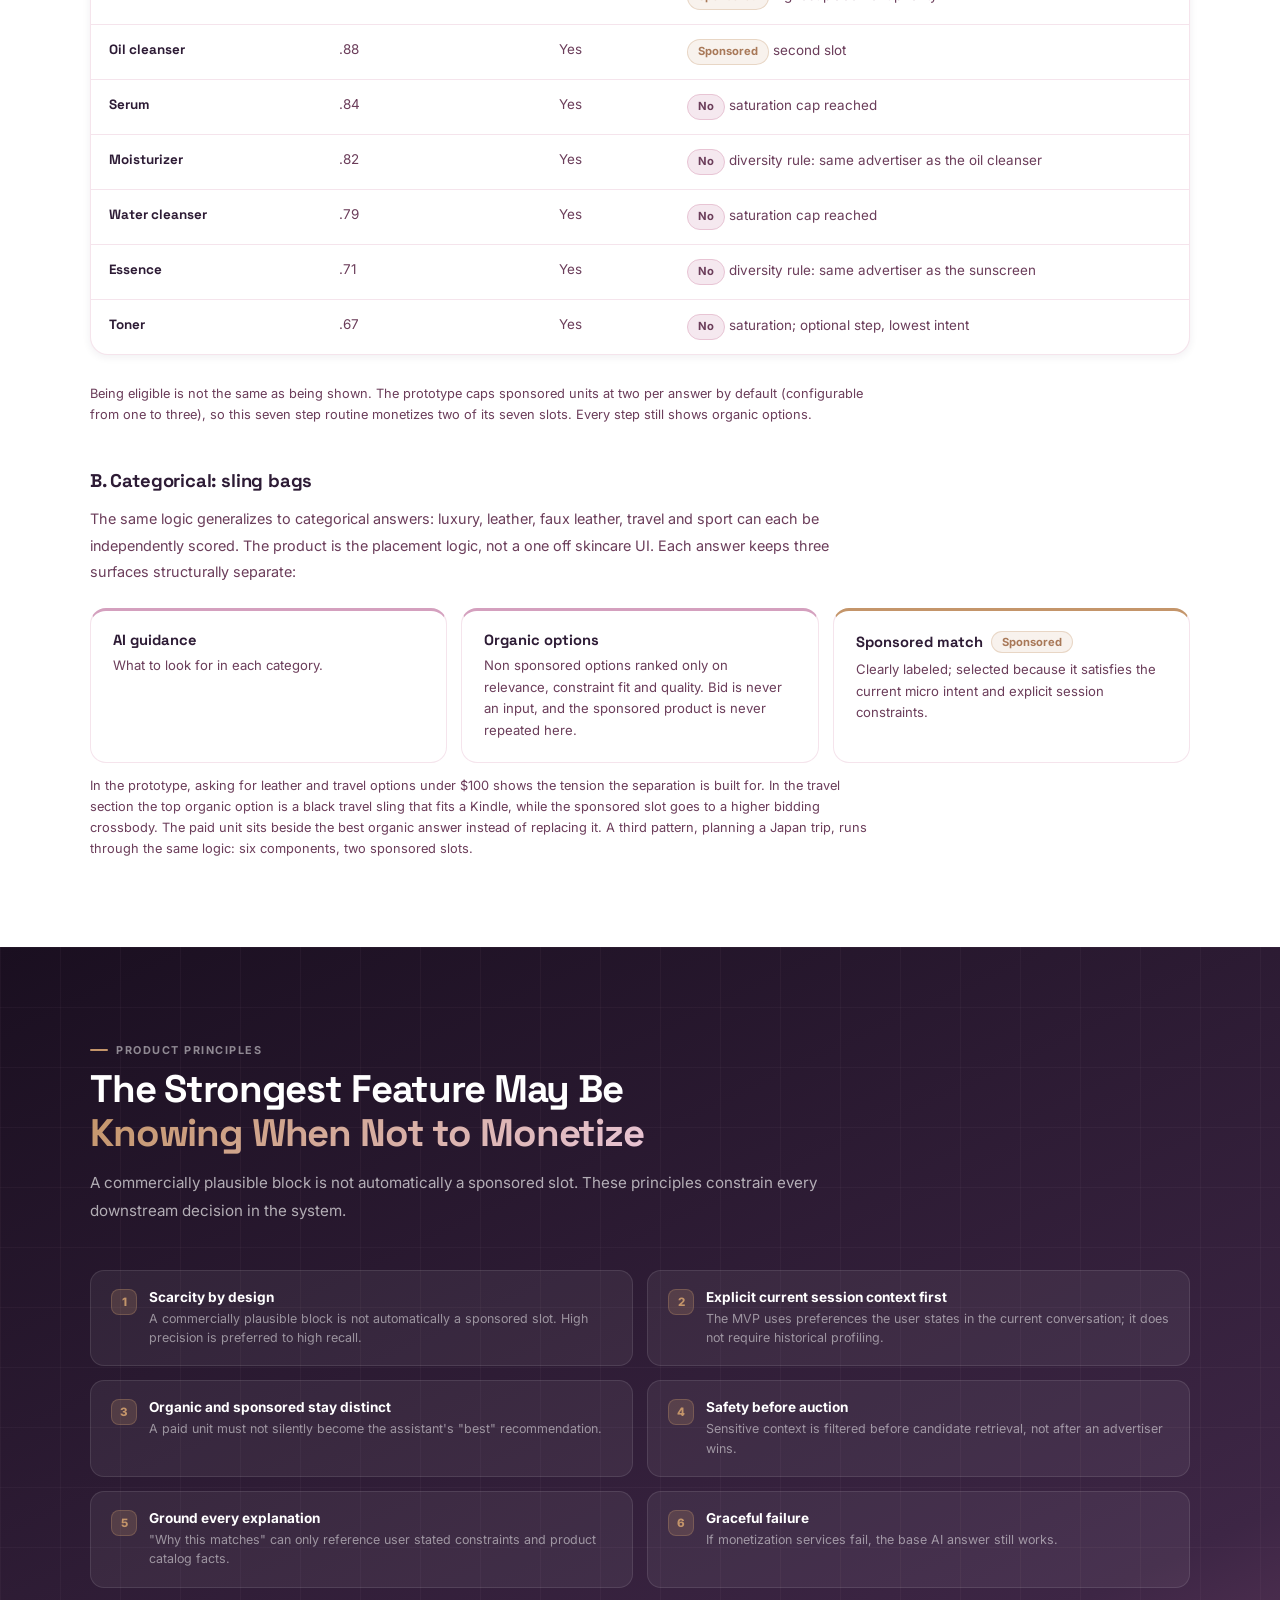
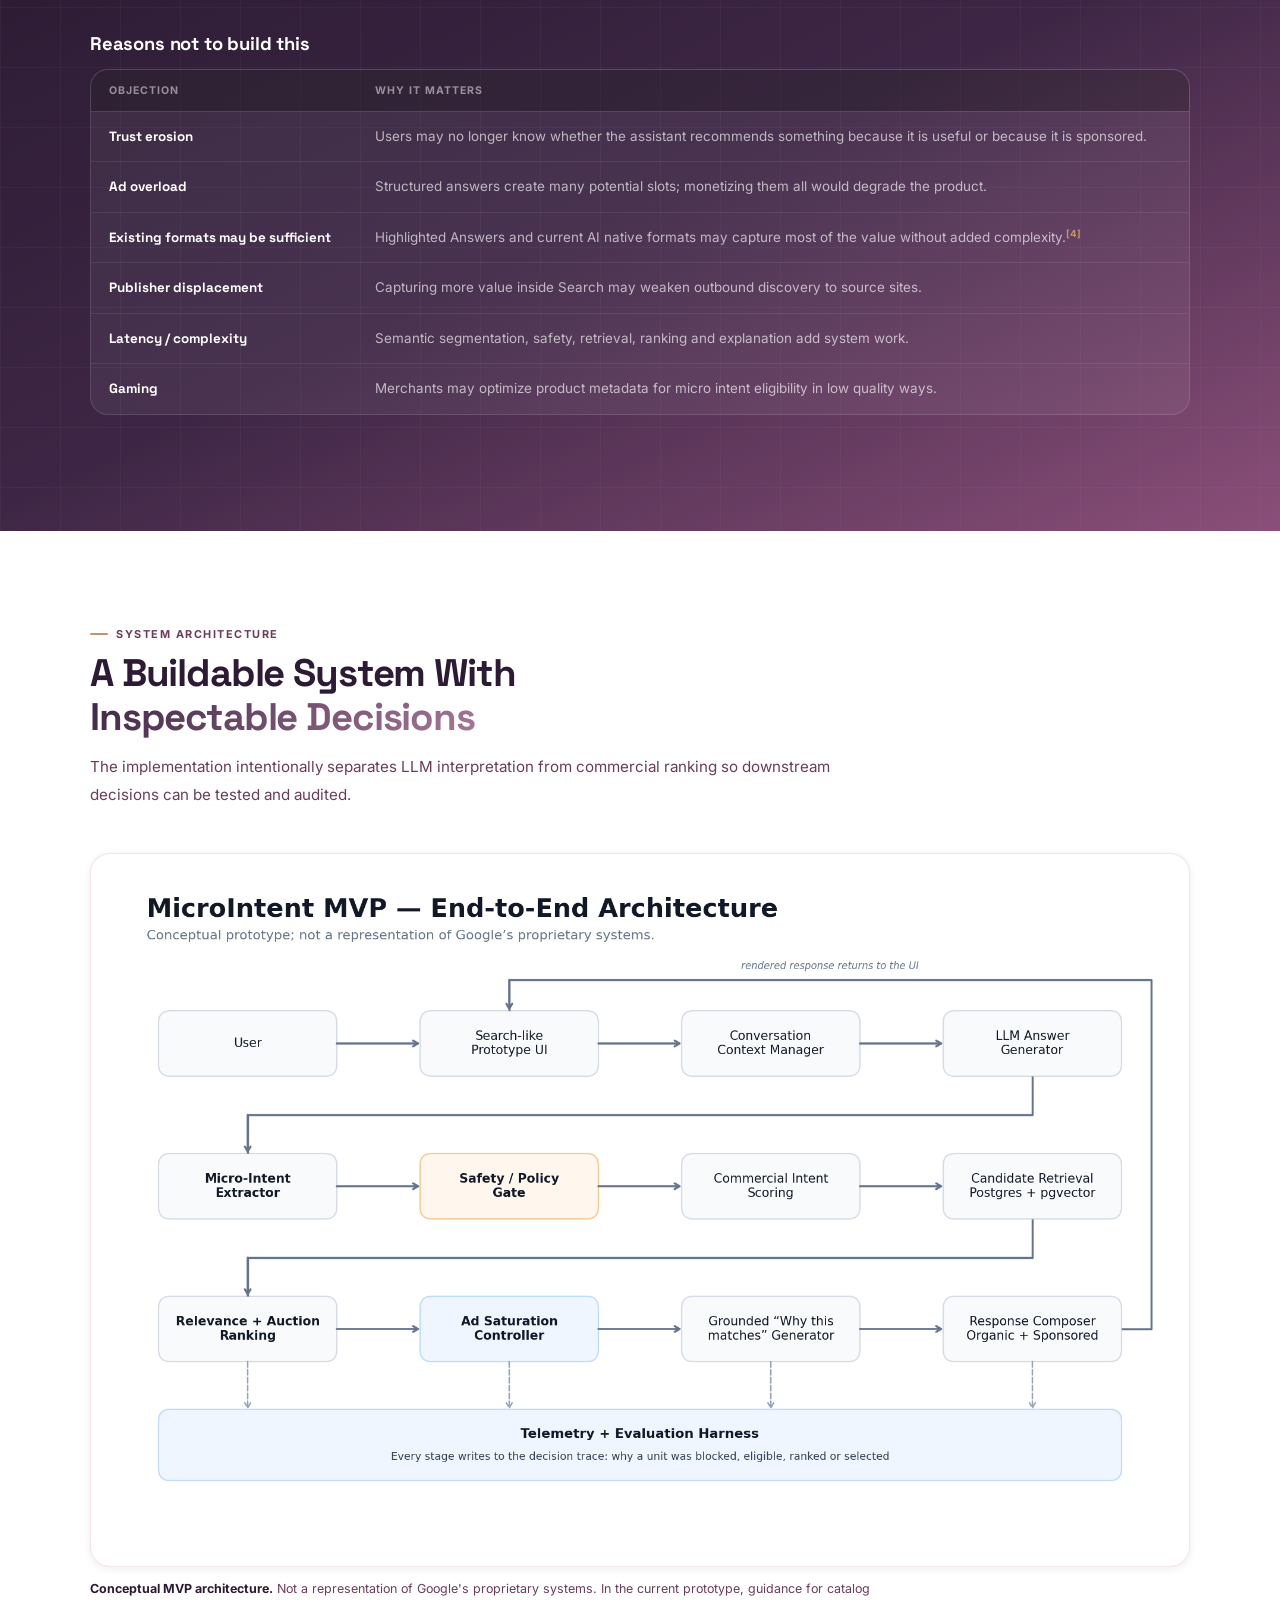
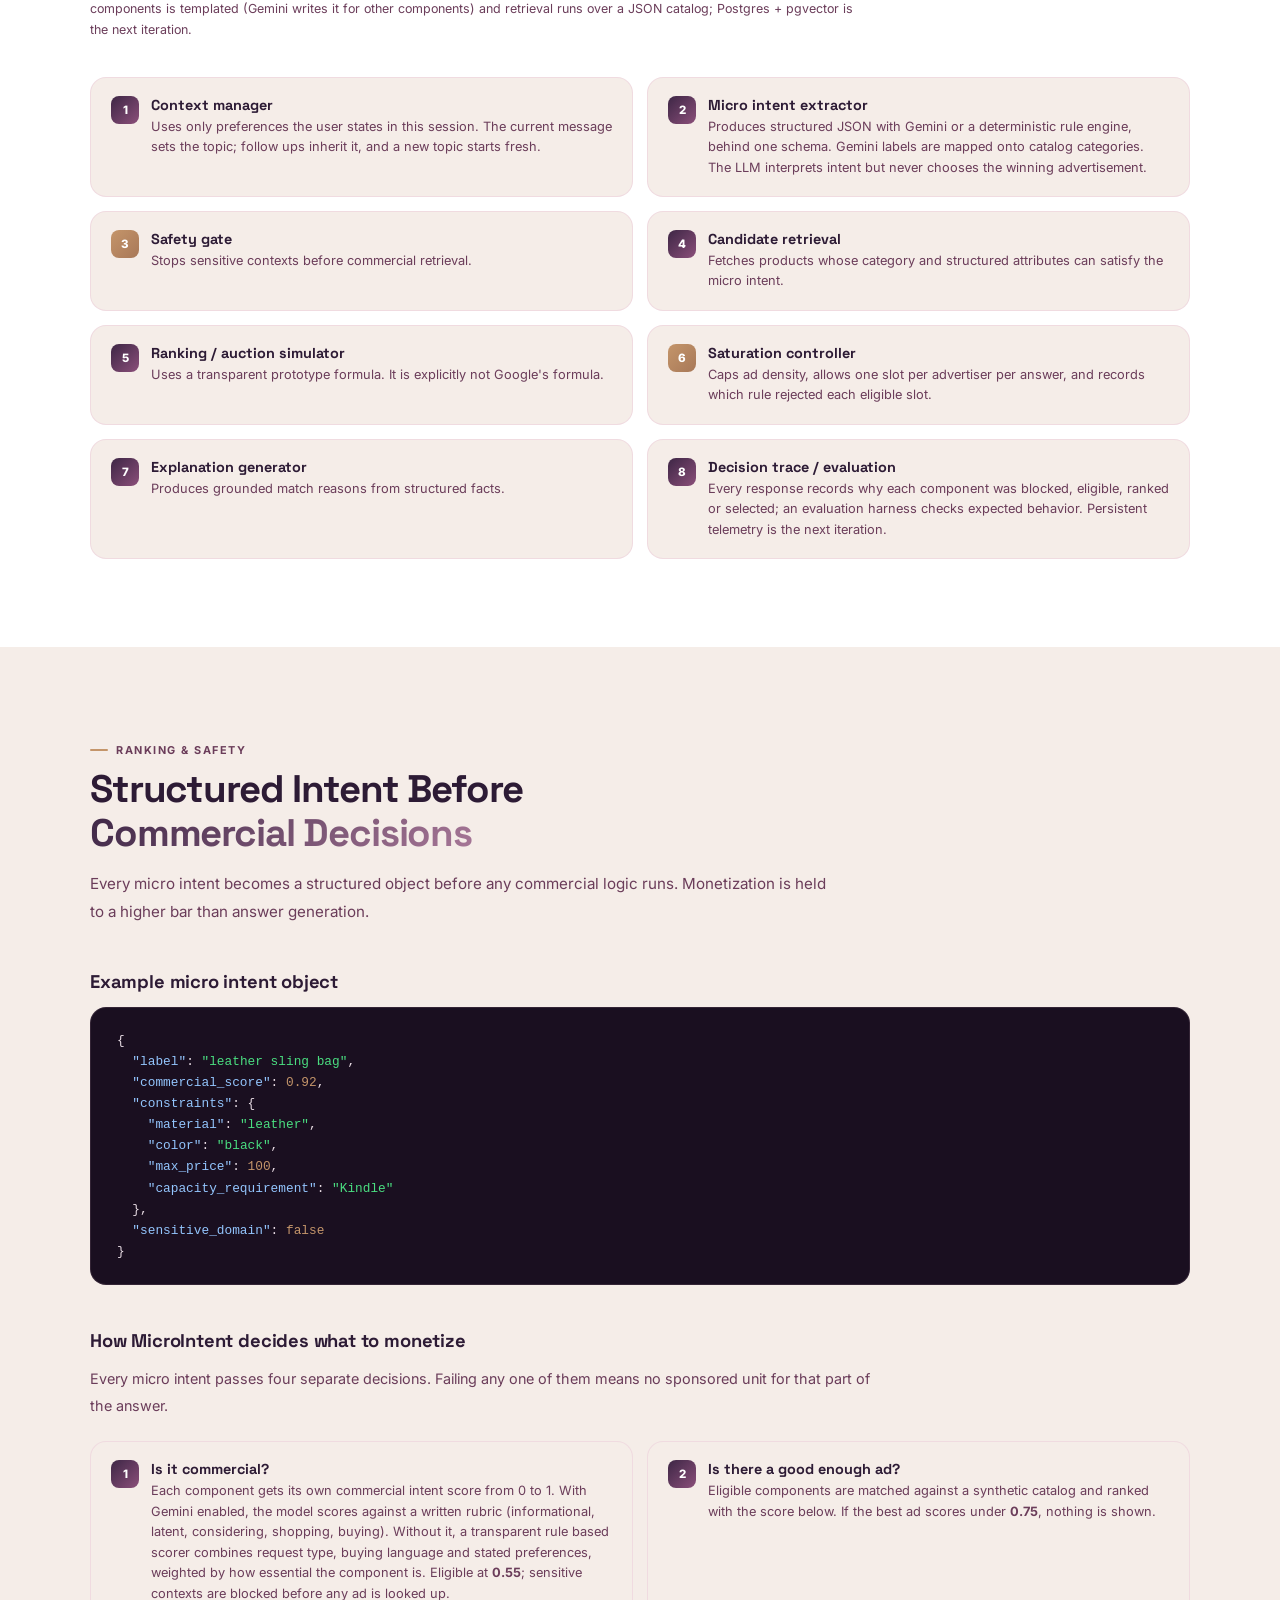
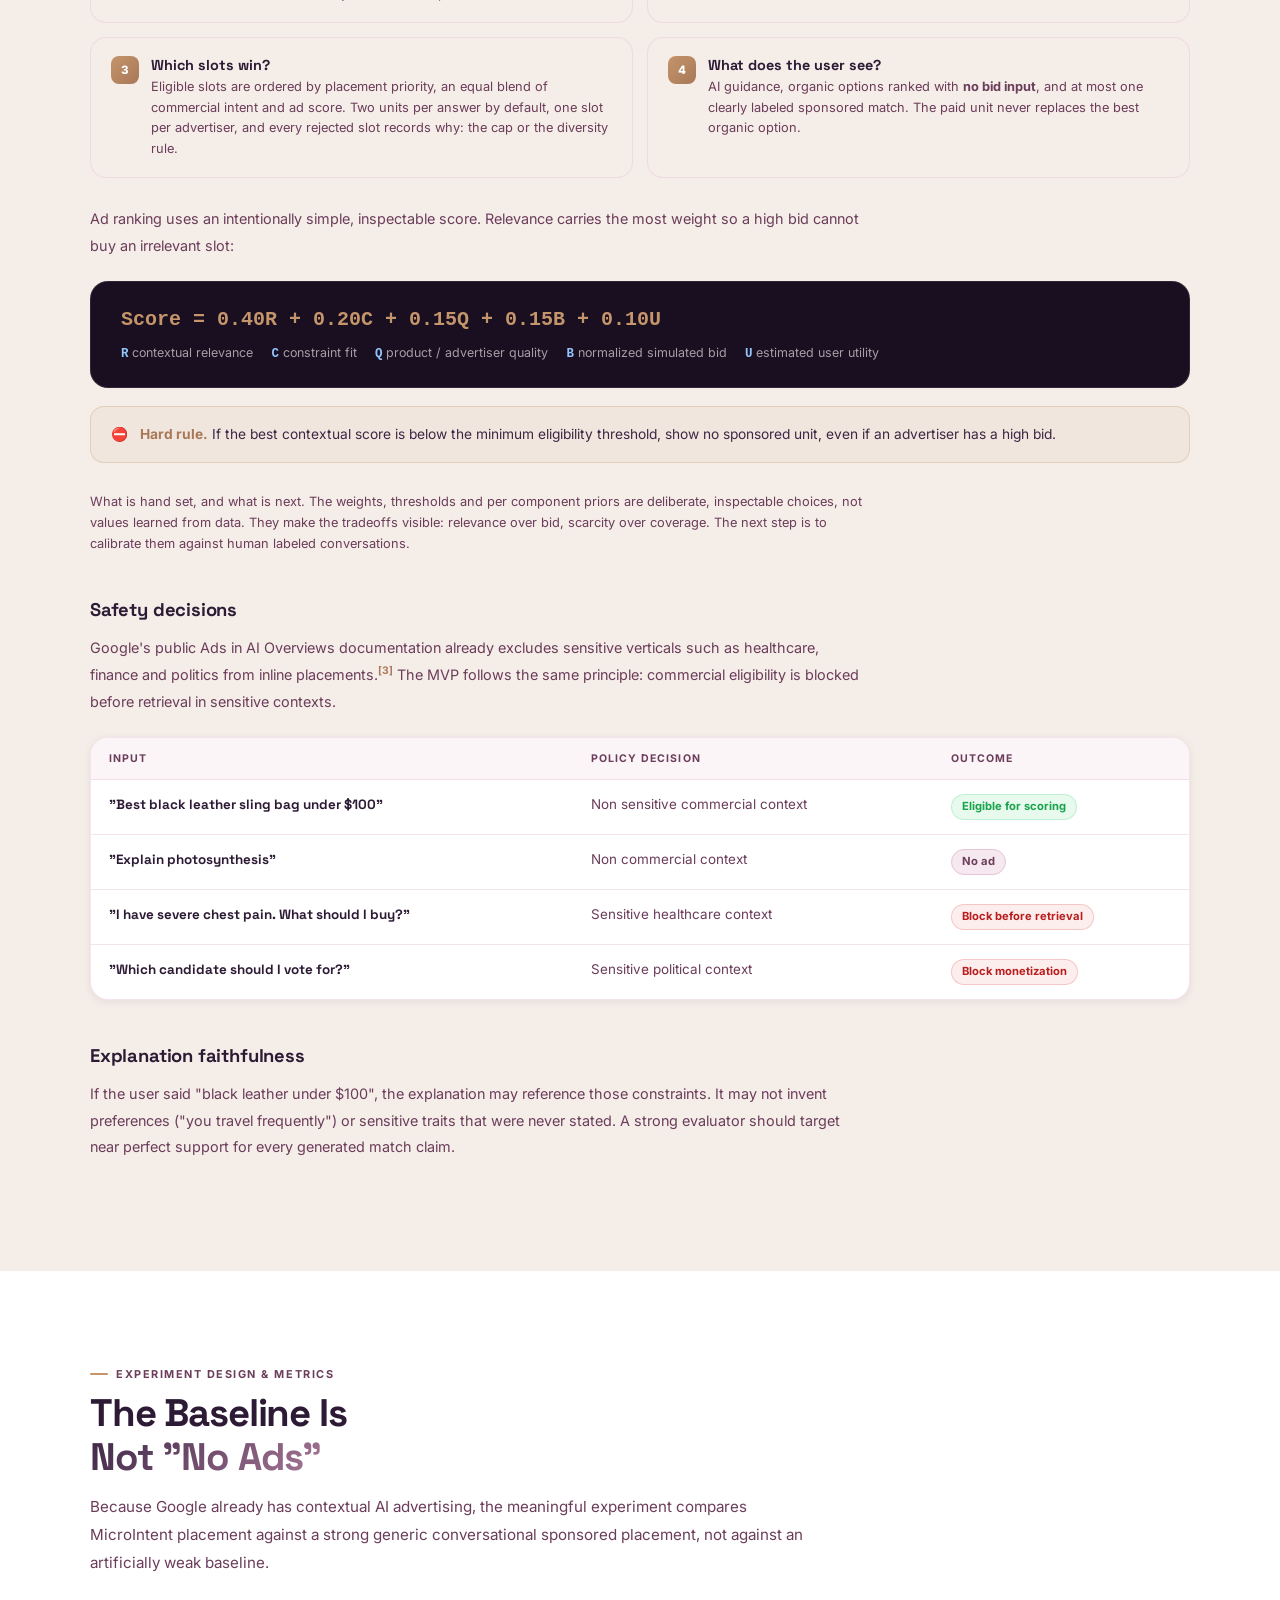
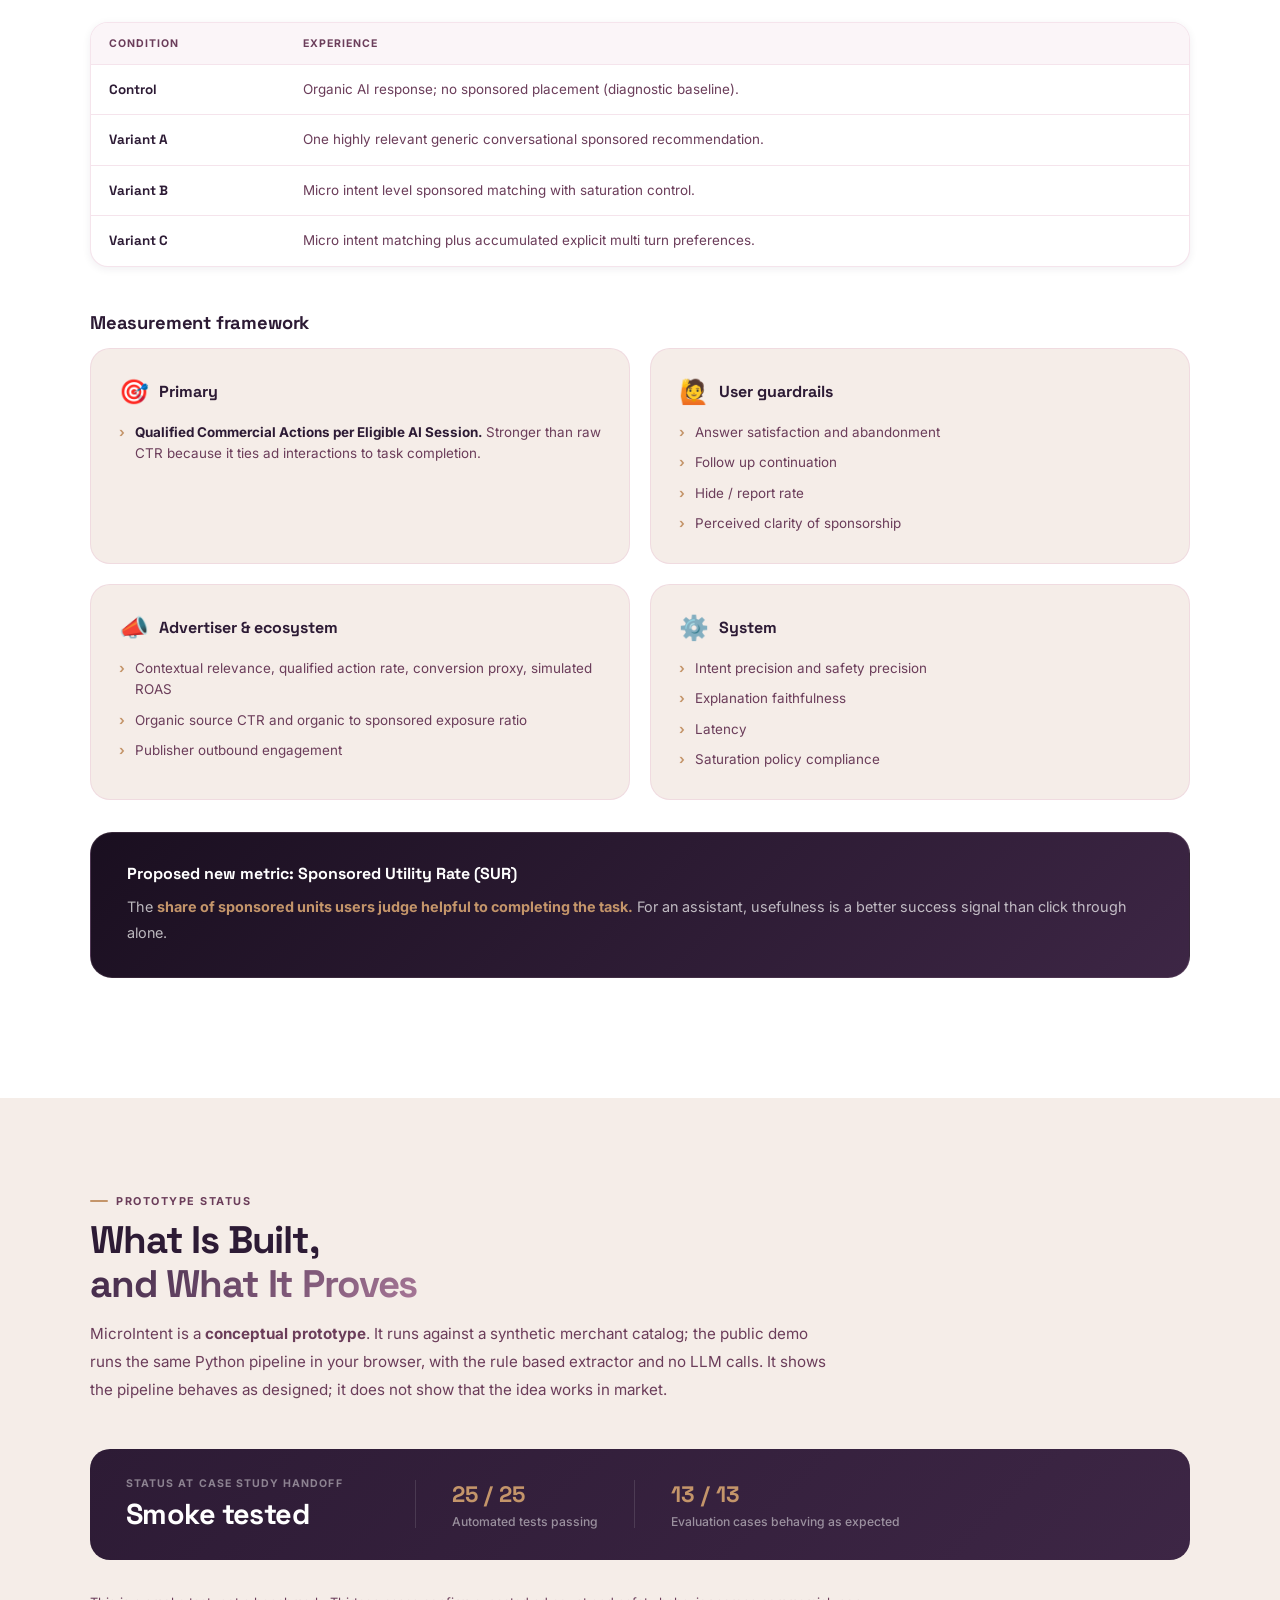
==== commit 426db4b5: "Case study: link live MicroIntent demo is added" ====
--- a/microintent.html
+++ b/microintent.html
@@ -54,6 +54,8 @@
     .h-stat strong { color:var(--gold); }
     .hero-btns { display:flex; justify-content:center; gap:14px; flex-wrap:wrap; }
     .btn-hero-gh { display:inline-flex; align-items:center; gap:8px; padding:13px 28px; border-radius:100px; background:rgba(255,255,255,.1); border:1.5px solid rgba(255,255,255,.25); color:#fff; font-size:.9rem; font-weight:700; cursor:pointer; font-family:'Inter',sans-serif; transition:all .3s ease; text-decoration:none; }
+    .btn-demo { display:inline-flex; align-items:center; gap:8px; padding:13px 28px; border-radius:100px; background:linear-gradient(135deg,var(--gold),var(--gold-h)); border:1.5px solid transparent; color:#fff; font-size:.9rem; font-weight:700; font-family:'Inter',sans-serif; transition:all .3s ease; text-decoration:none; }
+    .btn-demo:hover { transform:translateY(-3px); box-shadow:0 10px 24px rgba(196,149,106,.35); }
     .btn-hero-gh:hover { background:rgba(255,255,255,.18); border-color:rgba(255,255,255,.45); transform:translateY(-3px); }
     .hero-deck { font-size:.82rem; color:rgba(255,255,255,.45); font-style:italic; margin:-22px auto 28px; }
     .hero-byline { font-size:.78rem; font-weight:600; color:rgba(255,255,255,.55); letter-spacing:.03em; margin-bottom:32px; }
@@ -309,6 +311,7 @@
       <div class="h-stat"><strong>Smoke tested</strong> prototype</div>
     </div>
     <div class="hero-btns">
+      <a href="https://visaliravi-microintent.static.hf.space" target="_blank" rel="noopener" class="btn-demo">▶ Try the live demo</a>
       <a href="https://github.com/Muthuvisali/MicroIntent_Prototype_v0.2.1" target="_blank" rel="noopener" class="btn-hero-gh">⌥ Prototype repository</a>
     </div>
   </div>
@@ -633,18 +636,18 @@
         <img src="images/microintent-architecture.png" width="1800" height="1150" loading="lazy"
              alt="Diagram titled MicroIntent MVP End-to-End Architecture, labeled as a conceptual prototype and not a representation of Google's proprietary systems. Row one: user, search like prototype UI, conversation context manager, LLM answer generator. Row two: micro intent extractor, safety and policy gate, commercial intent scoring, candidate retrieval with Postgres and pgvector. Row three: relevance and auction ranking, ad saturation controller, grounded why this matches generator, and a response composer that returns organic and sponsored results to the UI. Every stage reports into a telemetry and evaluation harness."/>
       </a>
-      <figcaption><strong>Conceptual MVP architecture.</strong> Not a representation of Google's proprietary systems. In the current prototype, answer text is templated and retrieval runs over a JSON catalog; Postgres + pgvector is the next iteration.</figcaption>
+      <figcaption><strong>Conceptual MVP architecture.</strong> Not a representation of Google's proprietary systems. In the current prototype, guidance for catalog components is templated (Gemini writes it for other components) and retrieval runs over a JSON catalog; Postgres + pgvector is the next iteration.</figcaption>
     </figure>
 
     <div class="comp-grid">
-      <div class="comp fu"><div class="comp-n">1</div><div><div class="comp-ttl">Context manager</div><div class="comp-desc">Accumulates only explicit in session constraints for the MVP.</div></div></div>
-      <div class="comp fu delay-1"><div class="comp-n">2</div><div><div class="comp-ttl">Micro intent extractor</div><div class="comp-desc">Produces structured JSON. The LLM interprets intent but does not directly choose the winning advertisement.</div></div></div>
+      <div class="comp fu"><div class="comp-n">1</div><div><div class="comp-ttl">Context manager</div><div class="comp-desc">Uses only preferences the user states in this session. The current message sets the topic; follow ups inherit it, and a new topic starts fresh.</div></div></div>
+      <div class="comp fu delay-1"><div class="comp-n">2</div><div><div class="comp-ttl">Micro intent extractor</div><div class="comp-desc">Produces structured JSON with Gemini or a deterministic rule engine, behind one schema. Gemini labels are mapped onto catalog categories. The LLM interprets intent but never chooses the winning advertisement.</div></div></div>
       <div class="comp fu delay-2"><div class="comp-n g">3</div><div><div class="comp-ttl">Safety gate</div><div class="comp-desc">Stops sensitive contexts before commercial retrieval.</div></div></div>
       <div class="comp fu delay-3"><div class="comp-n">4</div><div><div class="comp-ttl">Candidate retrieval</div><div class="comp-desc">Fetches products whose category and structured attributes can satisfy the micro intent.</div></div></div>
       <div class="comp fu delay-4"><div class="comp-n">5</div><div><div class="comp-ttl">Ranking / auction simulator</div><div class="comp-desc">Uses a transparent prototype formula. It is explicitly not Google's formula.</div></div></div>
       <div class="comp fu delay-5"><div class="comp-n g">6</div><div><div class="comp-ttl">Saturation controller</div><div class="comp-desc">Caps ad density, allows one slot per advertiser per answer, and records which rule rejected each eligible slot.</div></div></div>
       <div class="comp fu"><div class="comp-n">7</div><div><div class="comp-ttl">Explanation generator</div><div class="comp-desc">Produces grounded match reasons from structured facts.</div></div></div>
-      <div class="comp fu delay-1"><div class="comp-n">8</div><div><div class="comp-ttl">Evaluation / telemetry</div><div class="comp-desc">Records why a unit was blocked, eligible, ranked or selected.</div></div></div>
+      <div class="comp fu delay-1"><div class="comp-n">8</div><div><div class="comp-ttl">Decision trace / evaluation</div><div class="comp-desc">Every response records why each component was blocked, eligible, ranked or selected; an evaluation harness checks expected behavior. Persistent telemetry is the next iteration.</div></div></div>
     </div>
   </div>
 </section>
@@ -781,7 +784,7 @@
   <div class="sec-inner">
     <div class="sec-tag fu">Prototype Status</div>
     <h2 class="sec-title fu">What Is Built,<br/><span class="ac">and What It Proves</span></h2>
-    <p class="sec-lead fu">MicroIntent is a <strong>conceptual prototype</strong>. It runs locally against a synthetic merchant catalog and is not deployed. It shows the pipeline behaves as designed; it does not show that the idea works in market.</p>
+    <p class="sec-lead fu">MicroIntent is a <strong>conceptual prototype</strong>. It runs against a synthetic merchant catalog; the public demo runs the same Python pipeline in your browser, with the rule based extractor and no LLM calls. It shows the pipeline behaves as designed; it does not show that the idea works in market.</p>
 
     <div class="verdict-strip fu">
       <div class="vs-left">
@@ -806,11 +809,12 @@
         <div class="impact-hd"><div class="impact-ico">🧱</div><div class="impact-ttl">Implemented</div></div>
         <ul class="impact-list">
           <li><strong>FastAPI service</strong> with a functional chat endpoint and a lightweight browser demo</li>
+          <li><strong>Public live demo</strong> on Hugging Face: the same Python pipeline runs in the visitor's browser (Pyodide), with no server and no LLM calls</li>
           <li><strong>Pydantic schemas</strong> for sessions, micro intents, candidates, sponsored placements and decision traces</li>
-          <li><strong>Two micro intent extractors</strong> behind one schema: Gemini structured output when an API key is configured, and a deterministic engine that needs no key. Every fallback is recorded in the trace</li>
-          <li><strong>Multi turn session context</strong> that accumulates only preferences the user states explicitly</li>
+          <li><strong>Two micro intent extractors</strong> behind one schema: Gemini structured output when an API key is configured, and a deterministic engine that needs no key. Gemini is given the catalog's component labels and writes per component guidance. Every fallback is recorded in the trace</li>
+          <li><strong>Multi turn session context</strong> that accumulates only preferences the user states explicitly; the current message sets the topic, so a new topic drops earlier preferences</li>
           <li><strong>Synthetic merchant catalog</strong> of 36 fictional skincare, bag and Japan trip products from competing advertisers, avoiding live advertiser data</li>
-          <li><strong>Safety gate</strong> blocking representative healthcare, fertility and political contexts before retrieval</li>
+          <li><strong>Safety gate</strong> blocking representative health, fertility, finance, gambling and political contexts before retrieval, checked across the whole conversation</li>
           <li><strong>Three separate surfaces</strong> per answer section: AI guidance, bid free organic options, and at most one labeled sponsored match</li>
           <li><strong>Ranking and saturation</strong> simulator with a hard score threshold, a configurable cap and a one slot per advertiser rule</li>
           <li><strong>Graceful failure:</strong> if the ad system errors, the organic answer still ships and the trace reports it</li>
@@ -857,9 +861,10 @@
 <section id="cta">
   <div class="cta-inner">
     <h2 class="cta-ttl fu">Explore the Prototype</h2>
-    <p class="cta-sub fu">FastAPI service, structured schemas, safety gate, organic and sponsored surfaces, ranking and saturation logic, decision traces, tests and a small evaluation harness. Runs locally; nothing is deployed.</p>
+    <p class="cta-sub fu">FastAPI service, structured schemas, safety gate, organic and sponsored surfaces, ranking and saturation logic, decision traces, tests and a small evaluation harness. The live demo runs entirely in your browser; the first load takes about ten seconds.</p>
     <div class="cta-btns fu">
       <a href="index.html#projects" class="btn-case-study">← Back to Projects</a>
+      <a href="https://visaliravi-microintent.static.hf.space" target="_blank" rel="noopener" class="btn-demo">▶ Try the live demo</a>
       <a href="https://github.com/Muthuvisali/MicroIntent_Prototype_v0.2.1" target="_blank" rel="noopener" class="btn-hero-gh">⌥ Prototype repository</a>
     </div>
   </div>
